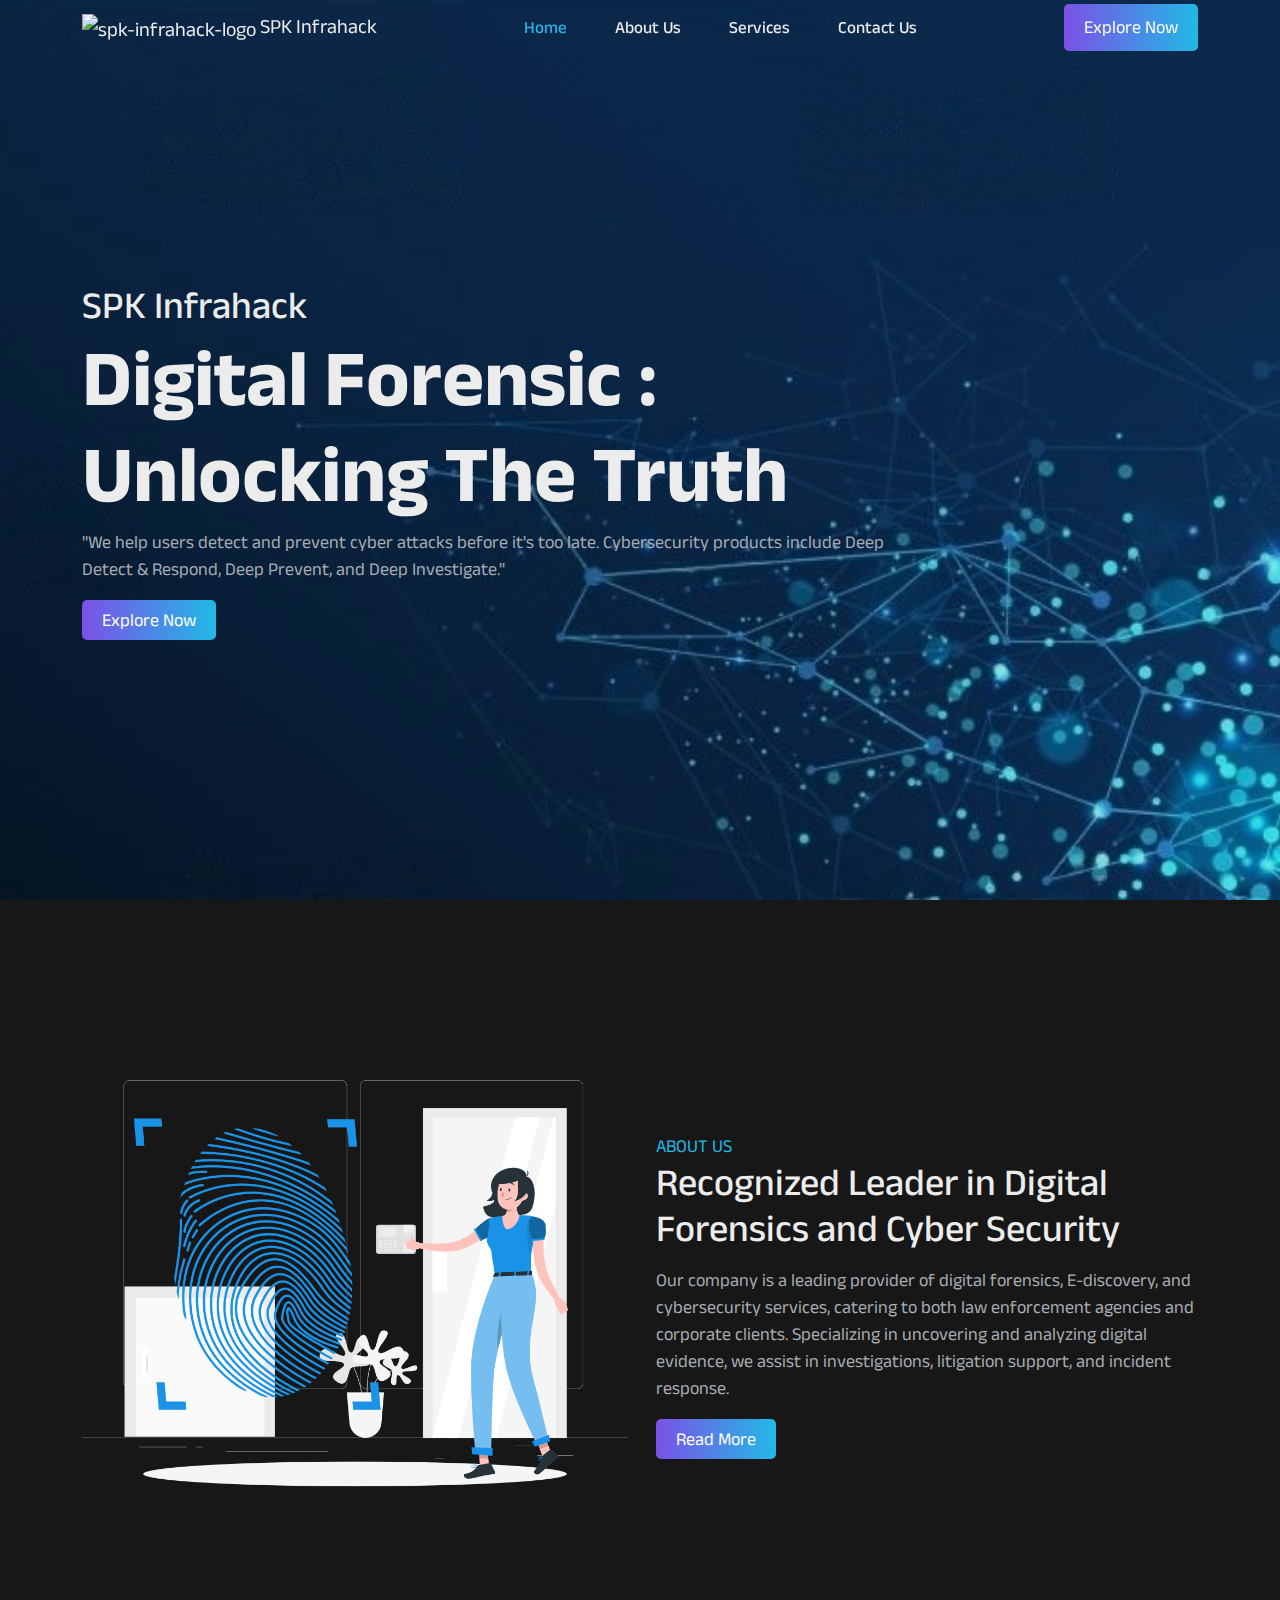
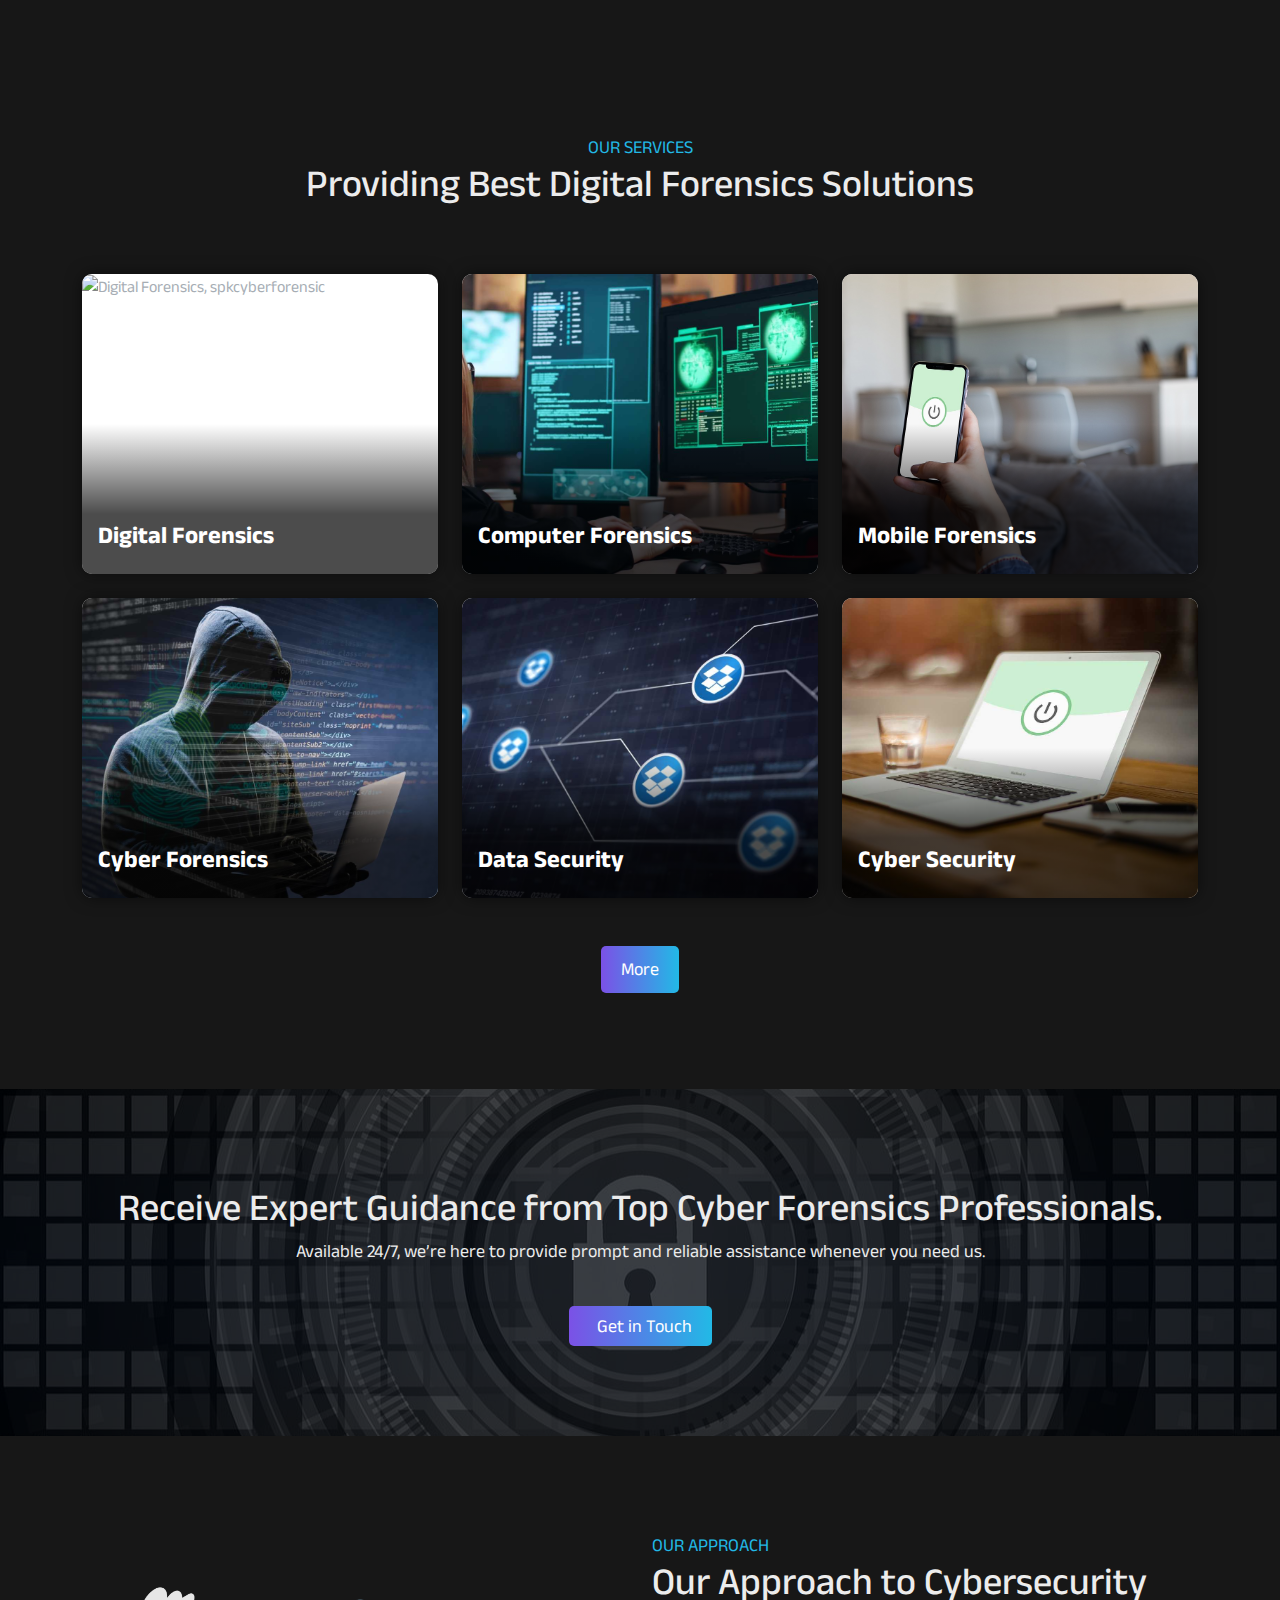
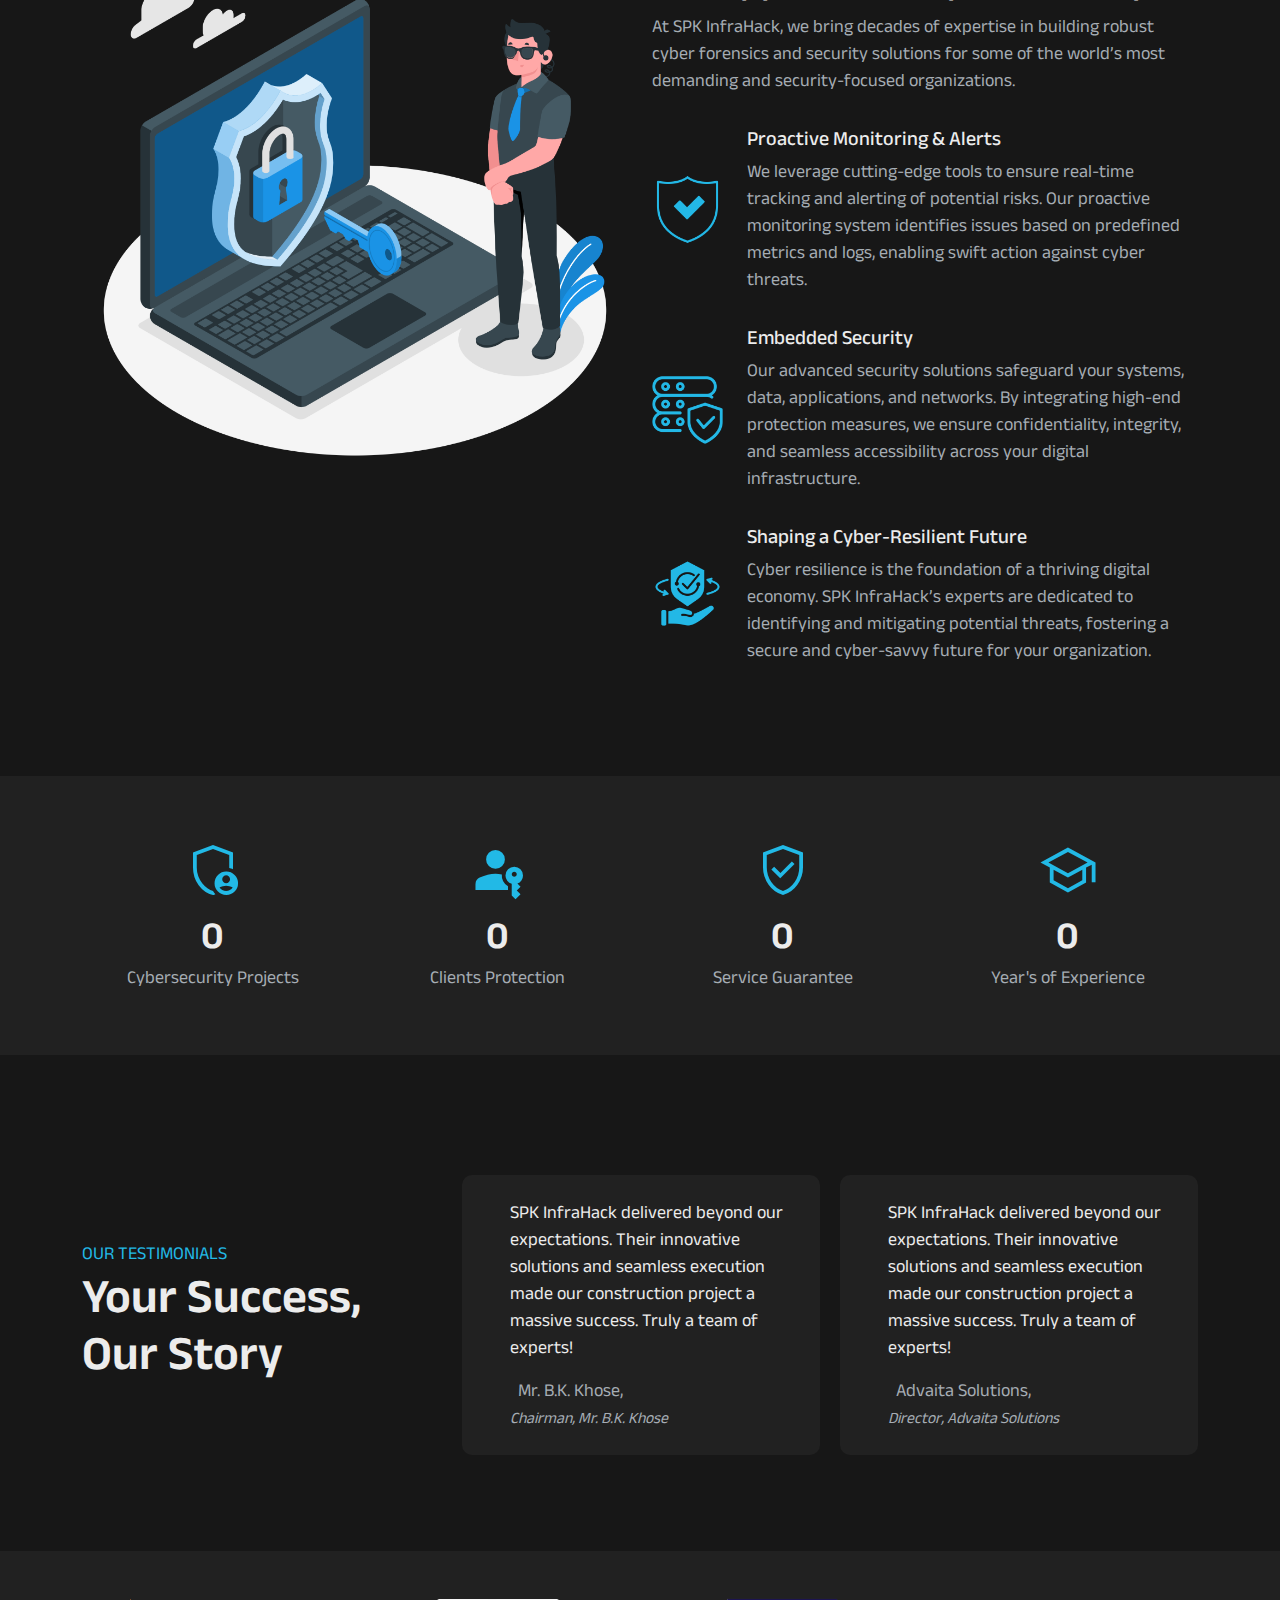
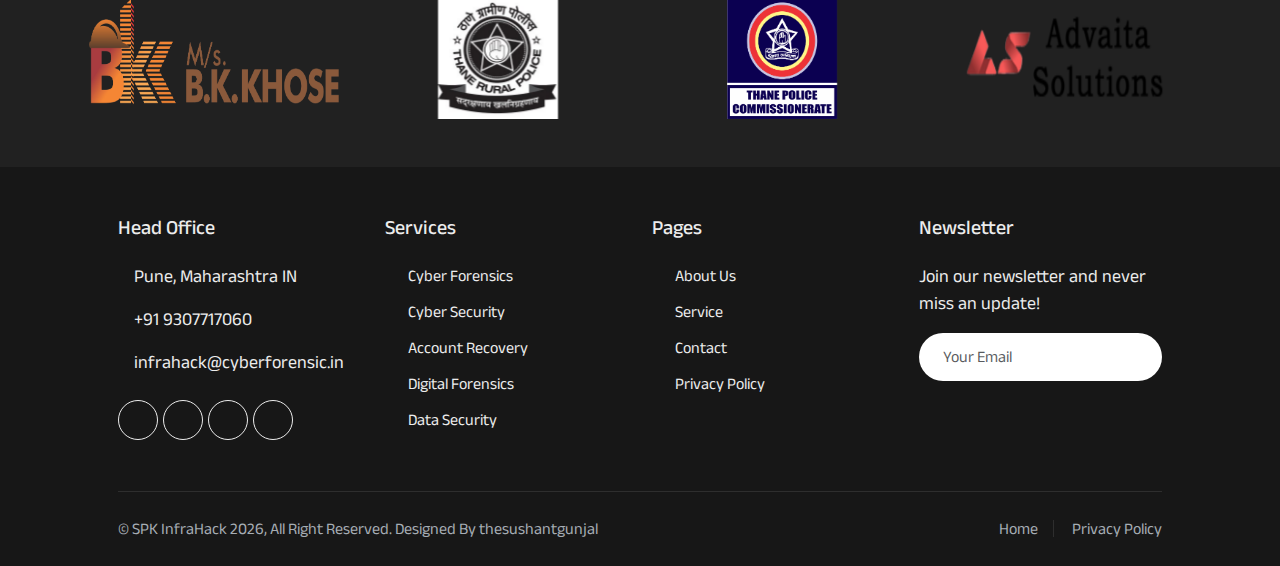
==== index.html @ 6f843455 "update" ====
<!doctype html>
<html lang="en">

<head>
    <meta charset="utf-8">
    <meta name="viewport" content="width=device-width, initial-scale=1">
    <meta name="robots" content="index, follow">
    <meta name="description"
        content="SPK Cyber Forensics offers expert cyber crime investigation, data recovery, cyber security audits, and digital forensics services to safeguard individuals and businesses from cyber threats.">
    <meta name="keywords"
        content="SPK Infrahack, Cyber Forensics, Digital Forensics, Cyber Crime Investigation, Cyber Security Services, Data Recovery, SPK Cyber Forensic, Cyber Threat Protection">
    <link rel="canonical" href="https://spkcyberforensic.in/">
    <link rel="icon" href="https://spkcyberforensic.in/assets/images/spk-logo.png" type="image/x-icon">
    <meta name="author" content="thesushantgunjal">

    <!-- open graph tags -->
    <meta property="og:title" content="SPK Infrahack | Recognized Leader in Digital Forensics and Cyber Security." />
    <meta property="og:description"
        content="SPK Cyber Forensics offers expert cyber crime investigation, data recovery, cyber security audits, and digital forensics services to safeguard individuals and businesses from cyber threats." />
    <meta property="og:image" content="https://spkcyberforensic.in/assets/images/meta/spk-infrahack-facebook.png" />
    <meta property="og:image:width" content="1200" />
    <meta property="og:image:height" content="630" />
    <meta property="og:image:alt" content="SPK Infrahack Logo" />
    <meta property="og:url" content="https://spkcyberforensic.in/" />
    <meta property="og:type" content="website" />

    <!-- Open Graph Tags for LinkedIn -->
    <meta property="og:title" content="SPK Infrahack | Recognized Leader in Cyber Security and Digital Forensics" />
    <meta property="og:type" content="website" />
    <meta property="og:image" content="https://spkcyberforensic.in/assets/images/meta/spk-infrahack-linkedin.png" />
    <meta property="og:image:width" content="1200" />
    <meta property="og:image:height" content="627" />
    <meta property="og:image:alt" content="SPK Infrahack Logo" />
    <meta property="og:description"
        content="SPK Cyber Forensics delivers expert cyber crime investigations, data recovery, digital forensics, and cyber security audits to protect businesses and individuals from cyber threats." />
    <meta property="og:url" content="https://spkcyberforensic.in/" />
    <meta property="article:author" content="SPK Infrahack Team" />
    <meta property="article:published_time" content="2024-06-17T10:00:00Z" />

    <!-- Twitter Card Tags -->
    <meta name="twitter:card" content="summary_large_image">
    <meta name="twitter:title" content="SPK Infrahack | Recognized Leader in Digital Forensics and Cyber Security.">
    <meta name="twitter:description"
        content="SPK Cyber Forensics offers expert cyber crime investigation, data recovery, cyber security audits, and digital forensics services to safeguard individuals and businesses from cyber threats.">
    <meta name="twitter:image" content="https://spkcyberforensic.in/assets/images/meta/spk-infrahack-facebook.png">

    <title>SPK Infrahack | Recognized Leader in Cyber Security and Digital Forensics</title>
    <link rel="stylesheet" href="assets/css/style.css">
    <link rel="stylesheet" href="assets/css/media-query.css">
    <!-- AOS CDN -->
    <link rel="stylesheet" href="https://unpkg.com/aos@next/dist/aos.css" />
    <!-- Google Icons -->
    <link href="https://fonts.googleapis.com/css2?family=Material+Symbols+Outlined" rel="stylesheet" />
    <!-- swiper js cdn -->
    <link rel="stylesheet" href="https://unpkg.com/swiper/swiper-bundle.min.css" />
    <!-- Google Font - Anek Latin -->
    <link rel="preconnect" href="https://fonts.googleapis.com">
    <link rel="preconnect" href="https://fonts.gstatic.com" crossorigin>
    <link href="https://fonts.googleapis.com/css2?family=Anek+Latin:wght@100..800&display=swap" rel="stylesheet">
    <!-- Bootstrap v5.3.3 cdn -->
    <link href="https://cdn.jsdelivr.net/npm/bootstrap@5.3.3/dist/css/bootstrap.min.css" rel="stylesheet"
        integrity="sha384-QWTKZyjpPEjISv5WaRU9OFeRpok6YctnYmDr5pNlyT2bRjXh0JMhjY6hW+ALEwIH" crossorigin="anonymous">
</head>

<body>
    <!-- landing page start -->
    <div class="landing-page">
        <!-- navbar -->
        <nav class="navbar bg-transparent navbar-expand-lg sticky-top py-1">
            <div class="container">
                <a class="navbar-brand overflow-hidden txt-white" href="index.html">
                    <img src="assets/images/spk-logo.png" width="70" height="auto" alt="spk-infrahack-logo">
                    <span> SPK Infrahack</span>
                </a>
                <button class="navbar-toggler rounded-0  shadow-none border-0" type="button" data-bs-toggle="offcanvas"
                    data-bs-target="#offcanvasNavbar" aria-controls="offcanvasNavbar" aria-label="Toggle navigation">
                    <span class="navbar-toggler-icon"></span>
                </button>
                <div class="sidebar w-100 offcanvas offcanvas-start bg-color1" tabindex="-1" id="offcanvasNavbar"
                    aria-labelledby="offcanvasNavbarLabel">
                    <div class="offcanvas-header shadow py-2">
                        <a class="navbar-brand txt-white overflow-hidden" href="index.html">
                            <img src="assets/images/spk-logo.png" class="img-fluid" alt="spk-infrahack-logo">
                            <span class="fs-1">SPK Infrahack</span>
                        </a>
                        <button type="button" class="btn-close bg-white me-2 border-0" data-bs-dismiss="offcanvas"
                            aria-label="Close">
                        </button>
                    </div>
                    <div class="offcanvas-body d-flex flex-column  flex-lg-row   ">
                        <ul class="navbar-nav  justify-content-center align-items-center  flex-grow-1 pe-3">
                            <li class="nav-item mx-3">
                                <a class="nav-link txt-white active" aria-current="page" href="index.html">Home</a>
                            </li>
                            <li class="nav-item mx-3">
                                <a class="nav-link txt-white" href="about.html">About Us</a>
                            </li>
                            <li class="nav-item mx-3">
                                <a class="nav-link txt-white" href="services.html">Services</a>
                            </li>
                            <li class="nav-item mx-3">
                                <a class="nav-link txt-white" href="contact.html">Contact Us</a>
                            </li>
                        </ul>
                        <div class="d-flex btn_hide" id="btn_hide">
                            <a href="services.html" class="bttn" aria-label="Explore to SPK Infrahack">Explore Now</a>
                        </div>
                    </div>
                </div>
            </div>
        </nav>

        <!-- home -->
        <div class="container d-flex align-items-center h-100">
            <div class="row">
                <div class="home">
                    <p class="txt-sub-title">SPK Infrahack</p>
                    <h1 class="txt-title">Digital Forensic : <br> Unlocking The Truth</h1>
                    <p class="w-75 mb-4 home-content">"We help users detect and prevent cyber attacks before it's too
                        late. Cybersecurity products include Deep Detect & Respond, Deep Prevent, and Deep Investigate."
                    </p>
                    <a href="services.html" class="bttn" aria-label="Explore to SPK Infrahack">Explore Now</a>
                </div>
            </div>
        </div>
    </div>

    <!-- about section start -->
    <div class="container about py-5">
        <div class="row py-5">
            <div class="col-md-12 col-sm-12 col-lg-6 py-4">
                <div>
                    <img src="assets/images/illustrations/Fingerprint-rafiki.png" class="img-fluid about-img "
                        alt="About us images for SPK Infrahack">
                </div>
            </div>
            <div class="col-md-12 col-sm-12 col-lg-6 py-4 px-3 d-flex align-items-center">
                <div>
                    <p class="m-0 sub-head">ABOUT US</p>
                    <h4 class="txt-sub-title mb-3">Recognized Leader in Digital Forensics and Cyber Security</h4>
                    <p class="mb-4">Our company is a leading provider of digital forensics, E-discovery, and
                        cybersecurity services, catering to both law enforcement agencies and corporate clients.
                        Specializing in uncovering and analyzing digital evidence, we assist in investigations,
                        litigation support, and incident response.</p>
                    <a href="about.html" class="bttn" aria-label="About SPK Infrahack">Read More</a>
                </div>
            </div>
        </div>
    </div>

    <!-- service section start -->
    <div class="container service py-5">
        <p class="mb-0 sub-head text-center">OUR SERVICES</p>
        <h5 class="txt-sub-title text-center">Providing Best Digital Forensics Solutions</h5>
        <div class="row py-5">
            <div class="col-md-6 col-sm-12 col-lg-4 col-12 mt-4">
                <div class="service-card">
                    <a href="services.html" class="service-card__card-link" aria-label="Learn More Services"></a>
                    <img src="assets/images/services/digital-forensics-service-img.jpg"
                        alt="Digital Forensics, spkcyberforensic" class="service-card__image">
                    <div class="service-card__text-wrapper">
                        <h2 class="service-card__title">Digital Forensics</h2>
                        <div class="service-card__details-wrapper">
                            <p class="service-card__excerpt">We provide digital forensic services involve identifying,
                                preserving, and analyzing&hellip;</p>
                            <a href="services.html" class="service-card__read-more"
                                aria-label="Learn More Services">Learn more <i class="fa-solid fa-caret-right"></i></a>
                        </div>
                    </div>
                </div>
            </div>
            <div class="col-md-6 col-sm-12 col-lg-4 col-12 mt-4">
                <div class="service-card">
                    <a href="services.html" class="service-card__card-link" aria-label="Learn More Services"></a>
                    <img src="assets/images/services/computer-forensics.jpg" alt="computer forensics, spkcyberforensic"
                        class="service-card__image">
                    <div class="service-card__text-wrapper">
                        <h2 class="service-card__title">Computer Forensics</h2>
                        <div class="service-card__details-wrapper">
                            <p class="service-card__excerpt">Computer forensics services involve recovering, analyzing,
                                and preserving&hellip;</p>
                            <a href="services.html" class="service-card__read-more"
                                aria-label="Learn More Services">Learn more <i class="fa-solid fa-caret-right"></i></a>
                        </div>
                    </div>
                </div>
            </div>
            <div class="col-md-6 col-sm-12 col-lg-4 col-12 mt-4">
                <div class="service-card">
                    <a href="services.html" class="service-card__card-link" aria-label="Learn More Services"></a>
                    <img src="assets/images/services/mobile-forensics.jpg" alt="mobile forensics, spkcyberforensic"
                        class="service-card__image">
                    <div class="service-card__text-wrapper">
                        <h2 class="service-card__title">Mobile Forensics</h2>
                        <div class="service-card__details-wrapper">
                            <p class="service-card__excerpt">Mobile forensics services involve extracting, analyzing,
                                and preserving data from&hellip;</p>
                            <a href="services.html" class="service-card__read-more"
                                aria-label="Learn More Services">Learn more <i class="fa-solid fa-caret-right"></i></a>
                        </div>
                    </div>
                </div>
            </div>
            <div class="col-md-6 col-sm-12 col-lg-4 col-12 mt-4">
                <div class="service-card">
                    <a href="services.html" class="service-card__card-link" aria-label="Learn More Services"></a>
                    <img src="assets/images/services/cyber-forensics.jpg" alt="cyber forensic, spkcyberforensic"
                        class="service-card__image">
                    <div class="service-card__text-wrapper">
                        <h2 class="service-card__title">Cyber Forensics</h2>
                        <div class="service-card__details-wrapper">
                            <p class="service-card__excerpt">Lorem ipsum dolor sit amet consectetur adipisicing elit.
                                Fuga, quia.&hellip;</p>
                            <a href="services.html" class="service-card__read-more"
                                aria-label="Learn More Services">Learn more <i class="fa-solid fa-caret-right"></i></a>
                        </div>
                    </div>
                </div>
            </div>
            <div class="col-md-6 col-sm-12 col-lg-4 col-12 mt-4">
                <div class="service-card">
                    <a href="services.html" class="service-card__card-link" aria-label="Learn More Services"></a>
                    <img src="assets/images/services/data-security.jpg" alt="data security, spkcyberforensic"
                        class="service-card__image">
                    <div class="service-card__text-wrapper">
                        <h2 class="service-card__title">Data Security</h2>
                        <div class="service-card__details-wrapper">
                            <p class="service-card__excerpt">Lorem ipsum dolor sit amet consectetur adipisicing elit.
                                Fuga, quia.&hellip;</p>
                            <a href="services.html" class="service-card__read-more"
                                aria-label="Learn More Services">Learn more <i class="fa-solid fa-caret-right"></i></a>
                        </div>
                    </div>
                </div>
            </div>
            <div class="col-md-6 col-sm-12 col-lg-4 col-12 mt-4">
                <div class="service-card">
                    <a href="services.html" class="service-card__card-link" aria-label="Learn More Services"></a>
                    <img src="assets/images/services/cyber-security.jpg" alt="cyber security, spkcyberforensic"
                        class="service-card__image">
                    <div class="service-card__text-wrapper">
                        <h2 class="service-card__title">Cyber Security</h2>
                        <div class="service-card__details-wrapper">
                            <p class="service-card__excerpt">Lorem ipsum dolor sit amet consectetur adipisicing elit.
                                Fuga, quia.&hellip;</p>
                            <a href="services.html" class="service-card__read-more"
                                aria-label="Learn More Services">Learn more <i class="fa-solid fa-caret-right"></i></a>
                        </div>
                    </div>
                </div>
            </div>
            <div class="mt-5 d-flex justify-content-center">
                <a href="services.html" class="bttn text-center" aria-label="More Services">More</a>
            </div>
        </div>

    </div>

    <!-- banner -->
    <div class="banner">
        <div class="container py-5">
            <div class="row text-center py-5">
                <div>
                    <h1 class="txt-sub-title mb-2">Receive Expert Guidance from Top Cyber Forensics Professionals.</h1>
                    <p class="mb-5"> Available 24/7, we’re here to provide prompt and reliable assistance whenever you
                        need us.</p>
                    <a href="https://wa.me/919307717060?text=Hello%20there!" class="bttn"
                        aria-label="Get in touch with WhatsApp" target="_blank" rel="noopener noreferrer">
                        <i class="fa-brands fa-whatsapp me-2"></i> Get in Touch
                    </a>
                </div>
            </div>
        </div>
    </div>

    <!-- approach -->
    <div class="container py-5">
        <div class="row py-5">
            <div class="col-md-12 col-sm-12 col-lg-6 col-12">
                <div>
                    <img src="assets/images/illustrations/Security-amico.png" class="img-fluid w-100 h-auto"
                        alt="SPK infrahack, SPK Approach, Illustration of a security professional standing next to a laptop with a shield and key, symbolizing cybersecurity and data protection services.">
                </div>
            </div>
            <div class="col-md-12 col-sm-12 col-lg-6 col-12">
                <div>
                    <p class="m-0 sub-head">OUR APPROACH</p>
                    <h2 class="txt-sub-title mb-2">Our Approach to Cybersecurity</h2>
                    <p>At SPK InfraHack, we bring decades of expertise in building robust cyber forensics and security
                        solutions for some of the world’s most demanding and security-focused organizations.</p>
                    <div class="row">
                        <div class="col-md-2 col-12 d-flex align-items-center">
                            <img src="assets/images/illustrations/shield.png" class="img-fluid approach-icons" alt="SPK Approch  images">
                        </div>
                        <div class="col-md-10 col-12 d-flex align-items-center">
                            <div class="pt-3">
                                <h5 class="txt-white">Proactive Monitoring & Alerts</h5>
                                <p>We leverage cutting-edge tools to ensure real-time tracking and alerting of potential
                                    risks. Our proactive monitoring system identifies issues based on predefined metrics
                                    and logs, enabling swift action against cyber threats.</p>
                            </div>
                        </div>
                    </div>
                    <div class="row">
                        <div class="col-md-2 col-12 d-flex align-items-center">
                            <img src="assets/images/illustrations/secure.png" class="img-fluid approach-icons" alt="SPK Approch  images">
                        </div>
                        <div class="col-md-10 col-12 d-flex align-items-center">
                            <div class="pt-3">
                                <h5 class="txt-white">Embedded Security</h5>
                                <p>Our advanced security solutions safeguard your systems, data, applications, and
                                    networks. By integrating high-end protection measures, we ensure confidentiality,
                                    integrity, and seamless accessibility across your digital infrastructure.</p>
                            </div>
                        </div>
                    </div>
                    <div class="row">
                        <div class="col-md-2 col-12 d-flex align-items-center">
                            <img src="assets/images/illustrations/consulting.png" class="img-fluid approach-icons" alt="SPK Approch  images">
                        </div>
                        <div class="col-md-10 col-12 d-flex align-items-center">
                            <div class="pt-3">
                                <h5 class="txt-white">Shaping a Cyber-Resilient Future</h5>
                                <p>Cyber resilience is the foundation of a thriving digital economy. SPK InfraHack’s
                                    experts are dedicated to identifying and mitigating potential threats, fostering a
                                    secure and cyber-savvy future for your organization.</p>
                            </div>
                        </div>
                    </div>
                </div>
            </div>
        </div>
    </div>

    <!-- counter -->
    <div class="counter py-5">
        <div class="container counter" id="counter-section">
            <div class="row ">
                <div class="col-md-6 col-sm-12 col-lg-3 col-12 text-center my-3">
                    <div>
                        <span class="material-symbols-outlined">admin_panel_settings</span>
                        <div class="counter-txt-title count" data-target="50">0</div>
                        <p class="mb-0">Cybersecurity Projects</p>
                    </div>
                </div>
                <div class="col-md-6 col-sm-12 col-lg-3 col-12 text-center my-3">
                    <div>
                        <span class="material-symbols-outlined">
                            passkey
                        </span>
                        <div class="counter-txt-title count" data-target="50">0</div>
                        <p class="mb-0">Clients Protection</p>
                    </div>
                </div>
                <div class="col-md-6 col-sm-12 col-lg-3 col-12 text-center my-3">
                    <div>
                        <span class="material-symbols-outlined">verified_user</span>
                        <div class="counter-txt-title count" data-target="100">0</div>
                        <p class="mb-0">Service Guarantee</p>
                    </div>
                </div>
                <div class="col-md-6 col-sm-12 col-lg-3 col-12 text-center my-3">
                    <div>
                        <span class="material-symbols-outlined">school</span>
                        <div class="counter-txt-title count" data-target="01">0</div>
                        <p class="mb-0">Year's of Experience</p>
                    </div>
                </div>
            </div>
        </div>
    </div>

    <!-- testimonials -->
    <div class="testimonials py-5">
        <div class="container my-5">
            <div class="row">
                <div class="col-md-12 col-sm-12 col-lg-4 col-12 mt-4 d-flex align-items-center">
                    <div>
                        <p class="m-0 sub-head">OUR TESTIMONIALS</p>
                        <h1 class="test-txt-title">Your Success, Our Story</h1>
                    </div>
                </div>
                <div class="col-md-12 col-sm-12 col-lg-8 col-12 mt-4">
                    <div class="row g-0">
                        <div class="swiper-container test-slider overflow-hidden">
                            <div class="swiper-wrapper test ">
                                <div class="swiper-slide">
                                    <div class="test-card ps-5 pe-3 pt-4 pb-2">
                                        <i class="fa-solid fa-quote-left mb-3"></i>
                                        <p class="txt-white">SPK InfraHack delivered beyond our expectations. Their
                                            innovative solutions and seamless execution made our construction project a
                                            massive success. Truly a team of experts!</p>
                                        <p><i class="fa-solid fa-minus me-2"></i><span>Mr. B.K. Khose,<br><small
                                                    class="fst-italic">Chairman, Mr. B.K. Khose</small></span></p>
                                    </div>
                                </div>
                                <div class="swiper-slide">
                                    <div class="test-card ps-5 pe-3 pt-4 pb-2">
                                        <i class="fa-solid fa-quote-left mb-3"></i>
                                        <p class="txt-white">SPK InfraHack delivered beyond our expectations. Their
                                            innovative solutions and seamless execution made our construction project a
                                            massive success. Truly a team of experts!</p>
                                        <p><i class="fa-solid fa-minus me-2"></i><span>Advaita Solutions,<br><small
                                                    class="fst-italic">Director, Advaita Solutions</small></span></p>
                                    </div>
                                </div>
                                <div class="swiper-slide">
                                    <div class="test-card ps-5 pe-3 pt-4 pb-2">
                                        <i class="fa-solid fa-quote-left mb-3"></i>
                                        <p class="txt-white">SPK InfraHack delivered beyond our expectations. Their
                                            innovative solutions and seamless execution made our construction project a
                                            massive success. Truly a team of experts!</p>
                                        <p><i class="fa-solid fa-minus me-2"></i><span>Ankit Sharma,<br><small
                                                    class="fst-italic">Director, Skyline Enterprises</small></span></p>
                                    </div>
                                </div>
                            </div>
                        </div>
                    </div>
                </div>
            </div>
        </div>
    </div>

    <!-- clients -->
    <div class="clients">
        <div class="container">
            <div class="row">
                <div class="swiper-container brand-slider py-5 overflow-hidden">
                    <div class="swiper-wrapper text-center">
                        <div class="swiper-slide d-flex justify-content-center">
                            <img class="img-fluid" src="assets/images/clients/client-logo (2).png" width="250"
                                height="auto" alt="">
                        </div>
                        <div class="swiper-slide d-flex justify-content-center">
                            <img class="img-fluid" src="assets/images/clients/client-logo (1).jpg" width="120"
                                height="auto" alt="">
                        </div>
                        <div class="swiper-slide d-flex justify-content-center">
                            <img class="img-fluid" src="assets/images/clients/client-logo (1).png" width="110"
                                height="auto" alt="">
                        </div>
                        <div class="swiper-slide d-flex justify-content-center">
                            <img class="img-fluid" src="assets/images/clients/client-logo (3).png" width="200"
                                height="auto" alt="">
                        </div>
                        <div class="swiper-slide d-flex justify-content-center">
                            <img class="img-fluid" src="assets/images/clients/client-logo (4).png" width="80"
                                height="auto" alt="">
                        </div>
                        <div class="swiper-slide d-flex justify-content-center">
                            <img class="img-fluid" src="assets/images/clients/client-logo (2).jpg" width="130"
                                height="auto" alt="">
                        </div>
                        <div class="swiper-slide d-flex justify-content-center">
                            <img class="img-fluid" src="assets/images/clients/client-logo (5).png" width="120"
                                height="auto" alt="">
                        </div>

                    </div>
                </div>
            </div>
        </div>
    </div>

    <!-- Footer Start -->
    <div class="container-fluid footer">
        <div class="container py-5 px-lg-5">
            <div class="row g-4">
                <div class="col-md-6 col-lg-3 social">
                    <p class="section-title txt-white h5 mb-4">Head Office<span></span></p>
                    <p><i class="fa-solid fa-location-dot me-3"></i>
                        Pune, Maharashtra IN</p>
                    <p><i class="fa-solid fa-phone me-3"></i><a class="text-decoration-none txt-white"
                            href="tel:+919307717060">+91
                            9307717060</a></p>
                    <p><i class="fa-solid fa-envelope me-3"></i><a class="text-decoration-none txt-white"
                            href="mailto:infrahack@cyberforensic.in">infrahack@cyberforensic.in</a></p>
                    <div class="d-flex pt-2">
                        <a class="btn btn-outline-light btn-social" href="#" target="_blank"
                            aria-label="social media profile"><i class="fab fa-twitter"></i></a>
                        <a class="btn btn-outline-light btn-social" href="#" target="_blank"
                            aria-label="social media profile"><i class="fab fa-facebook-f"></i></a>
                        <a class="btn btn-outline-light btn-social"
                            href="https://www.instagram.com/spk_cyber_forensics/" target="_blank"
                            aria-label="social media profile"><i class="fab fa-instagram"></i></a>
                        <a class="btn btn-outline-light btn-social"
                            href="https://www.linkedin.com/company/spk-infrahack-cyber-forensics-investigation-data-security-services-pvt-ltd/"
                            target="_blank" aria-label="social media profile"><i class="fab fa-linkedin-in"></i></a>
                    </div>
                </div>
                <div class="col-md-6 col-lg-3">
                    <p class="section-title txt-white h5 mb-4">Services<span></span></p>
                    <a class="btn btn-link text-decoration-none" aria-label="service page" href="services.html">Cyber
                        Forensics</a>
                    <a class="btn btn-link text-decoration-none" aria-label="service page" href="services.html">Cyber
                        Security</a>
                    <a class="btn btn-link text-decoration-none" aria-label="service page" href="services.html">Account
                        Recovery</a>
                    <a class="btn btn-link text-decoration-none" aria-label="service page" href="services.html">Digital
                        Forensics</a>
                    <a class="btn btn-link text-decoration-none" aria-label="service page" href="services.html">Data
                        Security</a>
                </div>
                <div class="col-md-6 col-lg-3">
                    <p class="section-title txt-white h5 mb-4">Pages<span></span></p>
                    <a class="btn btn-link text-decoration-none" aria-label="website pages" href="about.html">About
                        Us</a>
                    <a class="btn btn-link text-decoration-none" aria-label="website pages"
                        href="services.html">Service</a>
                    <a class="btn btn-link text-decoration-none" aria-label="website pages"
                        href="contact.html">Contact</a>
                    <a class="btn btn-link text-decoration-none" aria-label="website pages"
                        href="privacy_policy.html">Privacy Policy</a>
                </div>
                <div class="col-md-6 col-lg-3 newsletter">
                    <p class="section-title txt-white h5 mb-4">Newsletter<span></span></p>
                    <p>Join our newsletter and never miss an update!</p>
                    <div class="position-relative w-100 mt-3">
                        <input class="form-control shadow-none border-0 rounded-pill w-100 ps-4 pe-5" type="email"
                            placeholder="Your Email" style="height: 48px;">
                        <button type="button" class="btn border-0 position-absolute top-0 end-0 mt-1 me-2"><i
                                class="fa fa-paper-plane fs-4"></i></button>
                    </div>
                </div>
            </div>
        </div>
        <div class="container px-lg-5">
            <div class="copyright">
                <div class="row">
                    <div class="col-md-7 text-center text-md-start mb-3 mb-md-0">
                        &copy; <a class="text-decoration-none" href="index.html">SPK InfraHack</a>
                        <span id="year"></span>, All Right Reserved.
                        Designed By <a class="text-decoration-none" target="_blank"
                            href="https://thesushantgunjal.netlify.app/"
                            aria-label="redirect to developers website">thesushantgunjal</a>
                    </div>
                    <div class="col-md-5 text-center text-md-end">
                        <div class="footer-menu">
                            <a href="index.html" aria-label="home page">Home</a>
                            <a href="privacy_policy.html" aria-label="Privacy Policy">Privacy Policy</a>
                        </div>
                    </div>
                </div>
            </div>
        </div>
    </div>



    <!-- Bootstrap v5.3.3 cdn -->
    <script src="https://cdn.jsdelivr.net/npm/@popperjs/core@2.11.8/dist/umd/popper.min.js"
        integrity="sha384-I7E8VVD/ismYTF4hNIPjVp/Zjvgyol6VFvRkX/vR+Vc4jQkC+hVqc2pM8ODewa9r"
        crossorigin="anonymous"></script>
    <script src="https://cdn.jsdelivr.net/npm/bootstrap@5.3.3/dist/js/bootstrap.min.js"
        integrity="sha384-0pUGZvbkm6XF6gxjEnlmuGrJXVbNuzT9qBBavbLwCsOGabYfZo0T0to5eqruptLy"
        crossorigin="anonymous"></script>
    <!-- Font Awesome CDN -->
    <script src="https://kit.fontawesome.com/e6b0e2e79d.js" crossorigin="anonymous"></script>
    <!-- swiper js cdn -->
    <script src="https://unpkg.com/swiper/swiper-bundle.min.js"></script>
    <!-- AOS Script -->
    <script src="https://unpkg.com/aos@next/dist/aos.js"></script>
    <script src="assets/js/counter.js"></script>
    <script src="assets/js/swiper.js"></script>
    <script>
        AOS.init();
    </script>
    <script>
        document.getElementById('year').textContent = new Date().getFullYear();
    </script>
</body>

</html>
---- assets/css/style.css ----
:root {
  --aero: #22B9E6ff;
  --black: #000000ff;
  --azul: #006EBAff;
  --oxford-blue: #0D1F44ff;
  --majorelle-blue: #7B51E6ff;
  --bg-color1: #212121;
  --bg-color2: #171717;
  --bg-color3: #2f2f2f;
  --text1: #a6adb4;
  --text2: #ececec;
}

* {
  font-family: "Anek Latin", sans-serif;
  font-optical-sizing: auto;
  font-style: normal;
  font-variation-settings: "wdth" 100;
  margin: 0px;
  padding: 0px;
  box-sizing: border-box;
}

body {
  background-color: var(--bg-color2) !important;
  color: var(--text1) !important;
}
.bg-color1 {
  background-color: var(--bg-color1) !important;
}
.bg-color2 {
  background-color: var(--bg-color2) !important;
}
.bg-color3 {
  background-color: var(--bg-color3) !important;
}

p {
  font-size: 18px;
}

.txt-spk {
  color: var(--aero);
}

.txt-light {
  color: var(--text1) !important;
}

.txt-white {
  color: var(--text2) !important;
}

.txt-title {
  color: var(--text2) !important;
  font-size: 80px;
  font-weight: 700;
}

.txt-sub-title {
  color: var(--text2) !important;
  font-size: 38px;
  font-weight: 500;
  margin-bottom: -5px;

}

.sub-head {
  /* background: linear-gradient(45deg, var(--majorelle-blue), var(--aero)); */
  color: var(--aero);
  /* -webkit-background-clip: text; */
  /* -webkit-text-fill-color: transparent; */
  /* display: inline-block; */
  /* color: var(--aero); */
}


.head {
  position: relative;
  background: url("../images/head1.jpeg");
  background-size: cover;
  background-position: center center;
  background-repeat: no-repeat;
  height: 350px;
  justify-content: center;
  overflow: hidden;
  align-items: center;
  z-index: 1;
}

.head::before {
  content: "";
  position: absolute;
  top: 0;
  left: 0;
  width: 100%;
  height: 100%;
  background-color: rgba(0, 0, 0, 0.0);
  z-index: -1;
}


/* landing page */
.landing-page .navbar {
  color: #fff !important;
  color: var(--text1) !important;
}
.landing-page .navbar .sidebar img {
  width: 100px !important;
  height: auto !important;
}
.landing-page .navbar .sidebar .navbar-brand {
color: var(--text2);
}
.landing-page .navbar .sidebar .btn-close {
  /* color: var(--aero) !important; */
}
.landing-page .navbar .sidebar .nav-item a {
  font-size: 24px;
}

.landing-page {
  position: relative;
  height: 100vh !important;
  width: 100%;
  overflow: hidden;
}

.landing-page::before {
  content: '';
  position: absolute;
  top: 0;
  left: 0;
  height: 100vh !important;
  width: 100%;
  background-image: url(../images/head1.jpeg);
  background-size: cover;
  background-position: center;
  opacity: 0.9;
  z-index: -1;
}

.home {
  /* margin-top: -1000px; */
  margin-bottom: 100px;
}

.bttn {
  padding: 10px 20px;
  font-size: 18px;
  color: #fff;
  background: linear-gradient(90deg, var(--majorelle-blue), var(--aero));
  border: none;
  border-radius: 5px;
  text-decoration: none;
  cursor: pointer;
}

/*  */
.enquiry_form {
  background: var(--bg-color1);
  border-radius: 20px;
}

.enquiry_form input::placeholder,
.enquiry_form textarea::placeholder {
  color: var(--text1) !important;
  /* opacity: 1; */
}

.enquiry_form input:focus::placeholder {
  color: var(--text1) !important;
}

.enquiry_form input,
.enquiry_form textarea {
  color: var(--text2) !important;
}

.enquiry_form .form-control {
  border: none !important;
  border-bottom: 2px solid var(--text1) !important;
  border-radius: 0 !important;
  box-shadow: none !important;
  transition: border-color 0.3s ease !important;
}

.enquiry_form .form-control:focus {
  border-color: var(--aero) !important;
  box-shadow: none !important;
  outline: none !important;
}

.enquiry_form select {
  border-radius: none !important;
}

/* -------------about section ------------------ */
.about .about-img {
  border-radius: 20px 90px 20px 90px;
}

.material-symbols-outlined {
  color: var(--aero);
}

/* ----------service section-----------------*/
/* ----------service section-----------------*/
/* ----------service section-----------------*/
.service-card {
  position: relative;
  margin-top: 0px;
  height: 300px;
  width: 100%;
  overflow: hidden;
  border-radius: 10px 10px 10px 10px;
  flex: 1;
  min-width: 290px;
  box-shadow: 0 0 1rem rgba(0, 0, 0, 0.5);
  transition: transform 0.3s ease, box-shadow 0.3s ease;
  background: #fff;
}

.service-card::before {
  content: '';
  position: absolute;
  top: 0;
  left: 0;
  width: 100%;
  height: 100%;
  background: linear-gradient(to bottom, rgba(0, 0, 0, 0) 50%, rgba(0, 0, 0, 0.7) 80%);
  z-index: 0;
  pointer-events: none;
}

.service-card__card-link {
  position: absolute;
  top: 0;
  left: 0;
  width: 100%;
  height: 100%;
  z-index: 1;
}

.service-card__image {
  width: 100%;
  height: 100%;
  object-fit: cover;
  transition: transform 0.5s ease;
  z-index: -1;
}

.service-card__text-wrapper {
  position: absolute;
  bottom: 0;
  padding: 1rem;
  color: white;
  /* background: rgba(0, 0, 0, 0.4); */
  transition: background 0.5s ease;
  z-index: 2;
}

.service-card__title {
  margin-bottom: 0.5rem;
  transition: color 0.3s ease;
  font-size: 1.5rem;
  font-weight: bold;
}

.service-card__details-wrapper {
  max-height: 0;
  opacity: 0;
  overflow: hidden;
  transition: max-height 0.5s ease, opacity 0.5s ease;
}

.service-card:hover {
  cursor: pointer;
}

.service-card:hover .service-card__details-wrapper {
  max-height: 6rem;
  /* Adjust based on your content */
  opacity: 1;
}

.service-card:hover .service-card__text-wrapper {
  background: rgba(0, 0, 0, 0.7);
  padding-top: 165px;
}

.service-card:hover .service-card__title {
  background: linear-gradient(45deg, var(--majorelle-blue), var(--aero));
  -webkit-background-clip: text;
  -webkit-text-fill-color: transparent;
}

.service-card:hover .service-card__image {
  transform: scale(1.2);
}

.service-card__excerpt {
  font-weight: 300;
  margin-bottom: 0.5rem;
}

.service-card__read-more {
  color: #fff;
  text-decoration: none;
  font-weight: bold;
  display: inline-flex;
  align-items: center;
  transition: color 0.3s ease;
}

.service-card__read-more i {
  margin-left: 0.2rem;
  transition: margin-left 0.3s ease, color 0.3s ease;
}

.service-card:hover .service-card__read-more {
  background: linear-gradient(45deg, var(--majorelle-blue), var(--aero));
  -webkit-background-clip: text;
  -webkit-text-fill-color: transparent;
}

.service-card:hover .service-card__read-more i {
  margin-left: 0.5rem;
}

/* banner */
.banner {
  position: relative;
  background: url("../images/banner.jpg");
  background-size: cover;
  background-position: center center;
  background-repeat: no-repeat;
  color: var(--text2);
  justify-content: center;
  overflow: hidden;
  align-items: center;
  z-index: 1;
}

.banner::before {
  content: "";
  position: absolute;
  top: 0;
  left: 0;
  width: 100%;
  height: 100%;
  background-color: rgba(0, 0, 0, 0.7);
  z-index: -1;
}

/* counter */
.counter {
  background: var(--bg-color1);
}

.counter .counter-txt-title {
  color: var(--text2);
  font-size: 38px;
  font-weight: 600;
}

.counter span {
  font-size: 60px;
  color: var(--aero);
}

/* testimonials */
.testimonials .test-txt-title {
  color: var(--text2);
  font-size: 48px;
  font-weight: 600;
}

.testimonials .test-card {
  background: var(--bg-color1);
  border-radius: 10px 10px 10px 10px;
}

.testimonials .test-card .fa-quote-left {
  font-size: 80px;
  color: var(--aero);
}

/* clients */
.clients {
  background: var(--bg-color1);
}

.clients .swiper-slide img {
  height: auto;
}

/*** Footer ***/



.footer .btn.btn-social {
  margin-right: 5px;
  width: 40px;
  height: 40px;
  display: flex;
  align-items: center;
  justify-content: center;
  color: var(--text2);
  border: 1px solid var(--text2);
  border-radius: 40px;
  transition: .3s;
}

.footer .btn.btn-social:hover {
  color: var(--bg-color1);
  /* border-color:var(--aero) !important; */
}

.footer .btn.btn-link {
  display: block;
  margin-bottom: 10px;
  padding: 0;
  text-align: left;
  color: var(--text2);
  font-weight: normal;
  transition: .3s;
}

.footer .btn.btn-link::before {
  position: relative;
  content: "\f105";
  font-family: "Font Awesome 5 Free";
  font-weight: 900;
  margin-right: 10px;
}

.footer .btn.btn-link:hover {
  letter-spacing: 1px;
  box-shadow: none;
  color: var(--aero);
}

.footer .copyright {
  padding: 25px 0;
  border-top: 1px solid rgba(256, 256, 256, .1);
}

.footer .copyright div {
  color: var(--text1);
}

.footer .footer-menu a {
  margin-right: 15px;
  text-decoration: none;
  padding-right: 15px;
  border-right: 1px solid rgba(255, 255, 255, .1);
}

.footer .footer-menu a:last-child {
  margin-right: 0;
  padding-right: 0;
  border-right: none;
}

.footer .copyright a:hover,
.footer .footer-menu a:hover {
  color: var(--aero) !important;
}

.footer .social p,
.footer .newsletter p {
  color: var(--text2);
}

.footer .newsletter .fa-paper-plane {
  color: var(--aero);
}

.footer .newsletter button:hover .fa-paper-plane {
  color: var(--azul);
}

.footer .copyright a {
  color: var(--text1);
}

/* navbar */
.navbar {
  box-sizing: border-box;
}

.navbar .active {
  color: var(--aero) !important;
}

.sidebar .btn-close {
  outline: none !important;
  box-shadow: none !important;
}

.offcanvas-header {
  border-bottom: 3px solidvar(--aero);
  box-sizing: border-box;
}

.nav-item .nav-link {
  font-size: 17px !important;
  font-weight: 500;
}

.nav-item .nav-link:hover {
  color: var(--aero) !important;
  transition: color 0.5s ease;
}

@media(max-width:667px) {
  .navbar-brand img {
    width: 100px !important;
    height: auto !important;
  }

  .nav-item .nav-link {
    font-size: 30px !important;
    line-height: 60px !important;

  }
}

/* breadcrumb */
.breadcrumb-nav {
  --bs-breadcrumb-divider: '>';
}

.breadcrumb .breadcrumb-item::before {
  color: white !important;
}

.breadcrumb .breadcrumb-item,
.breadcrumb .breadcrumb-item a {
  color: white;
}

.breadcrumb .breadcrumb-item.active {
  color: white;
}

/*  */
---- assets/css/media-query.css ----
/* Extra small devices (phones, less than 576px) */
@media (max-width: 575.98px) { 
    .landing-page .home .txt-sub-title {
        font-weight: normal;
        font-size: 22px;
    }
    .landing-page .home .txt-title {
        font-size: 45px;
    }
    .landing-page .home .home-content {
        width: 100% !important;
    }
    .head .custom-toggler {
        color: white; 
        background-color: transparent; 
        border: none; 
    }
    
    .landing-page .custom-toggler:focus {
        outline: none; 
        box-shadow: none; 
    }
    
    .navbar .navbar-toggler-icon {
        background-image: url("data:image/svg+xml;charset=utf8,%3Csvg xmlns='http://www.w3.org/2000/svg' viewBox='0 0 30 30'%3E%3Cpath stroke='white' stroke-width='2' d='M4 7h22M4 15h22M4 23h22'/%3E%3C/svg%3E");
    }
    
    .landing-page .custom-collapse {
        background-color: #0075eb; 
        color: var(--bg-color1);
        position: absolute;
        padding: 10px 0px;
        top: 85px;
        left: 0;
        width: 100%;
        z-index: 1030; 
        transition: all 0.3s ease-in-out;
    }
    
    .landing-page .navbar-collapse.show {
        display: block !important; 
    }
    #btn_hide {
        display: none !important;
    }
    .approach-icons {
        height: auto !important;
        width: 100px;
    }
 }

/* Small devices (tablets, 576px and up) */
@media (min-width: 576px) and (max-width: 767.98px) { 
    
 }

/* Medium devices (desktops, 768px and up) */
@media (min-width: 768px) and (max-width: 991.98px) { 

 }

/* Large devices (larger desktops, 992px and up) */
@media (min-width: 992px) and (max-width: 1199.98px) { 

 }

/* Extra large devices (1200px and up) */
@media (min-width: 1200px) { 

 }
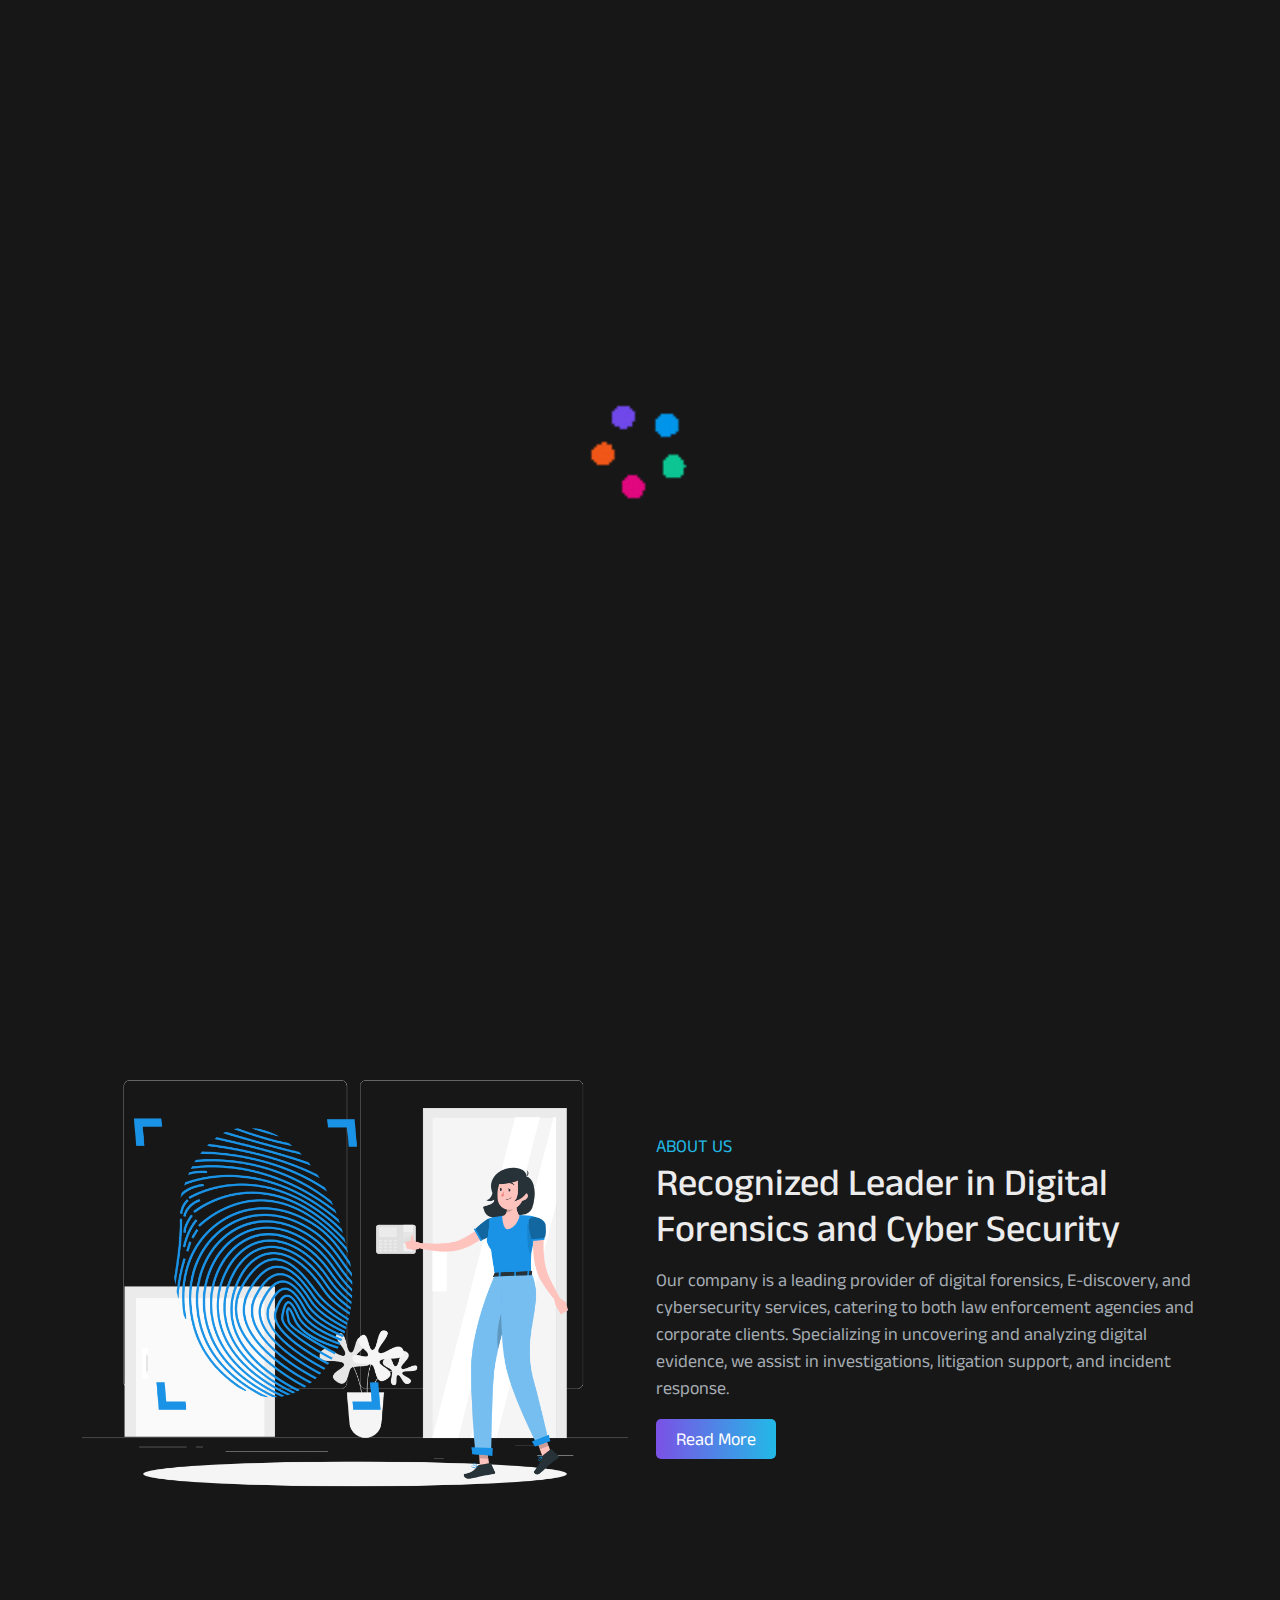
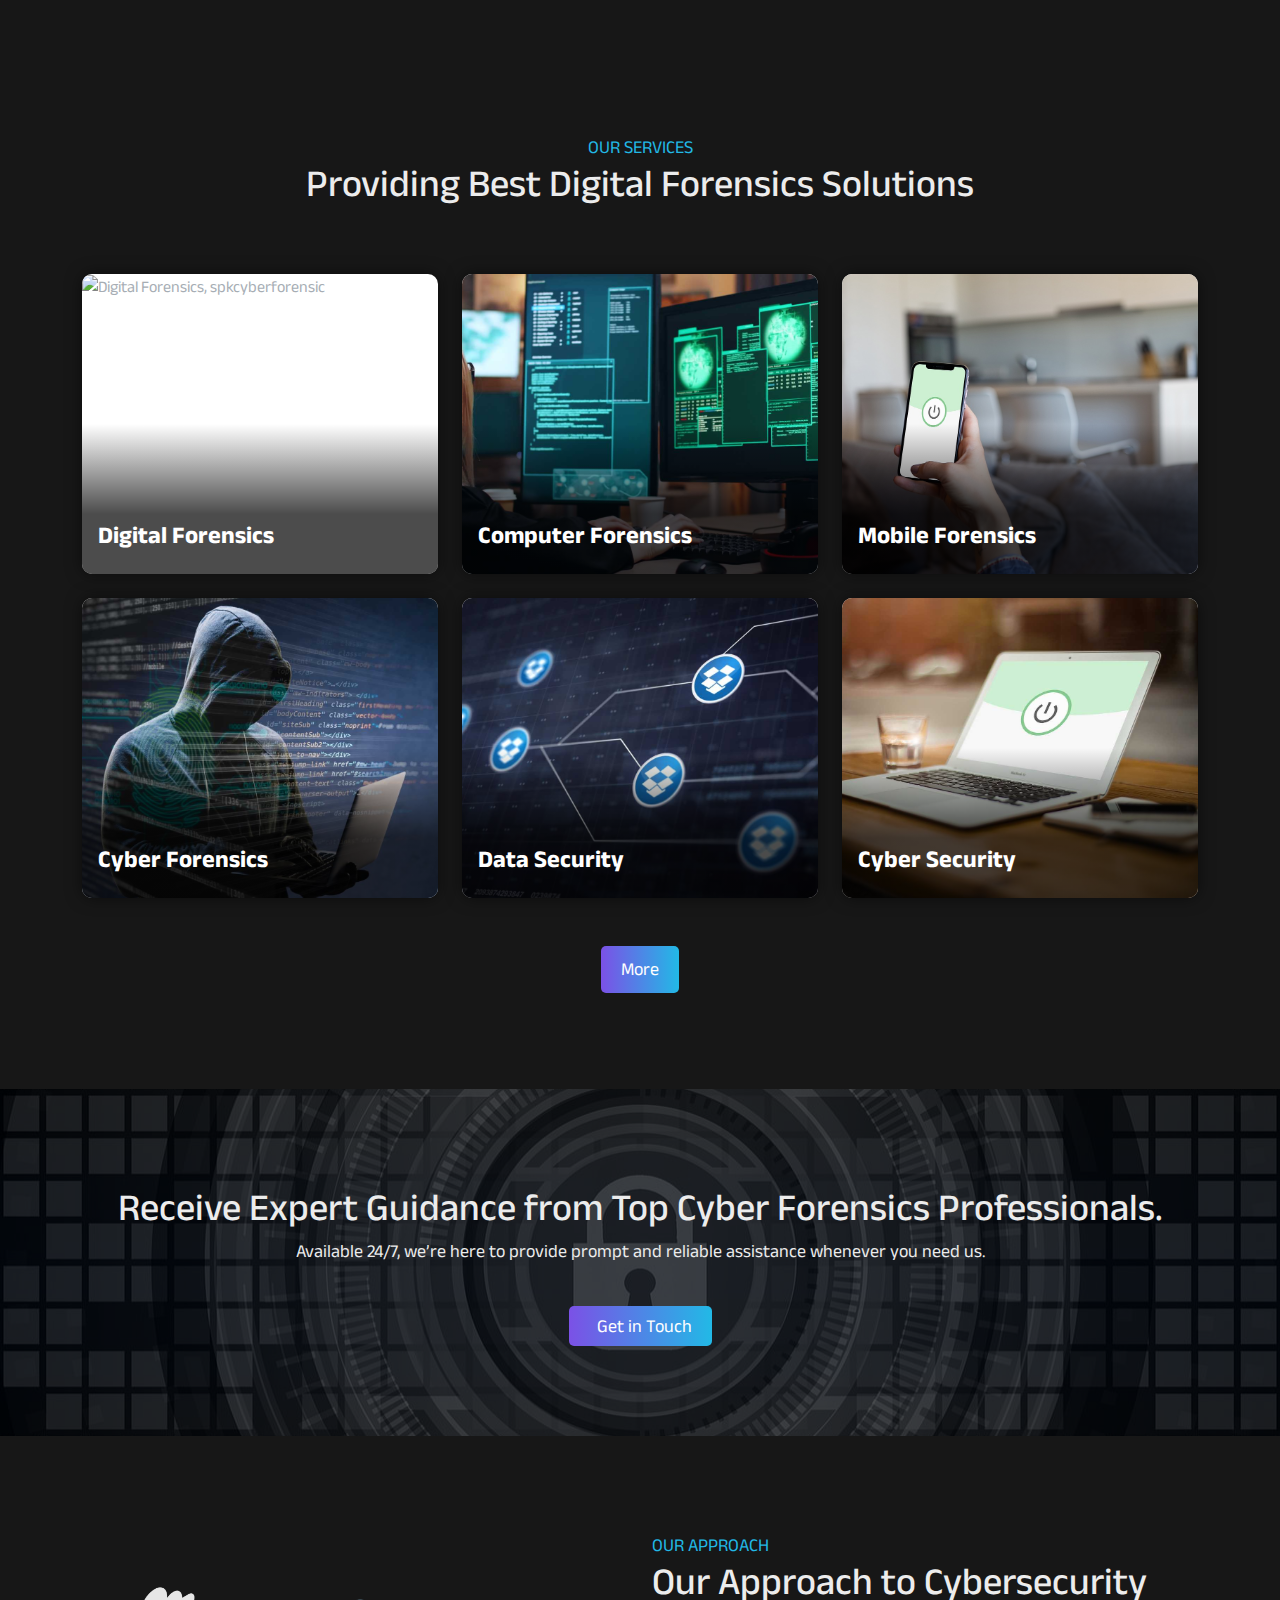
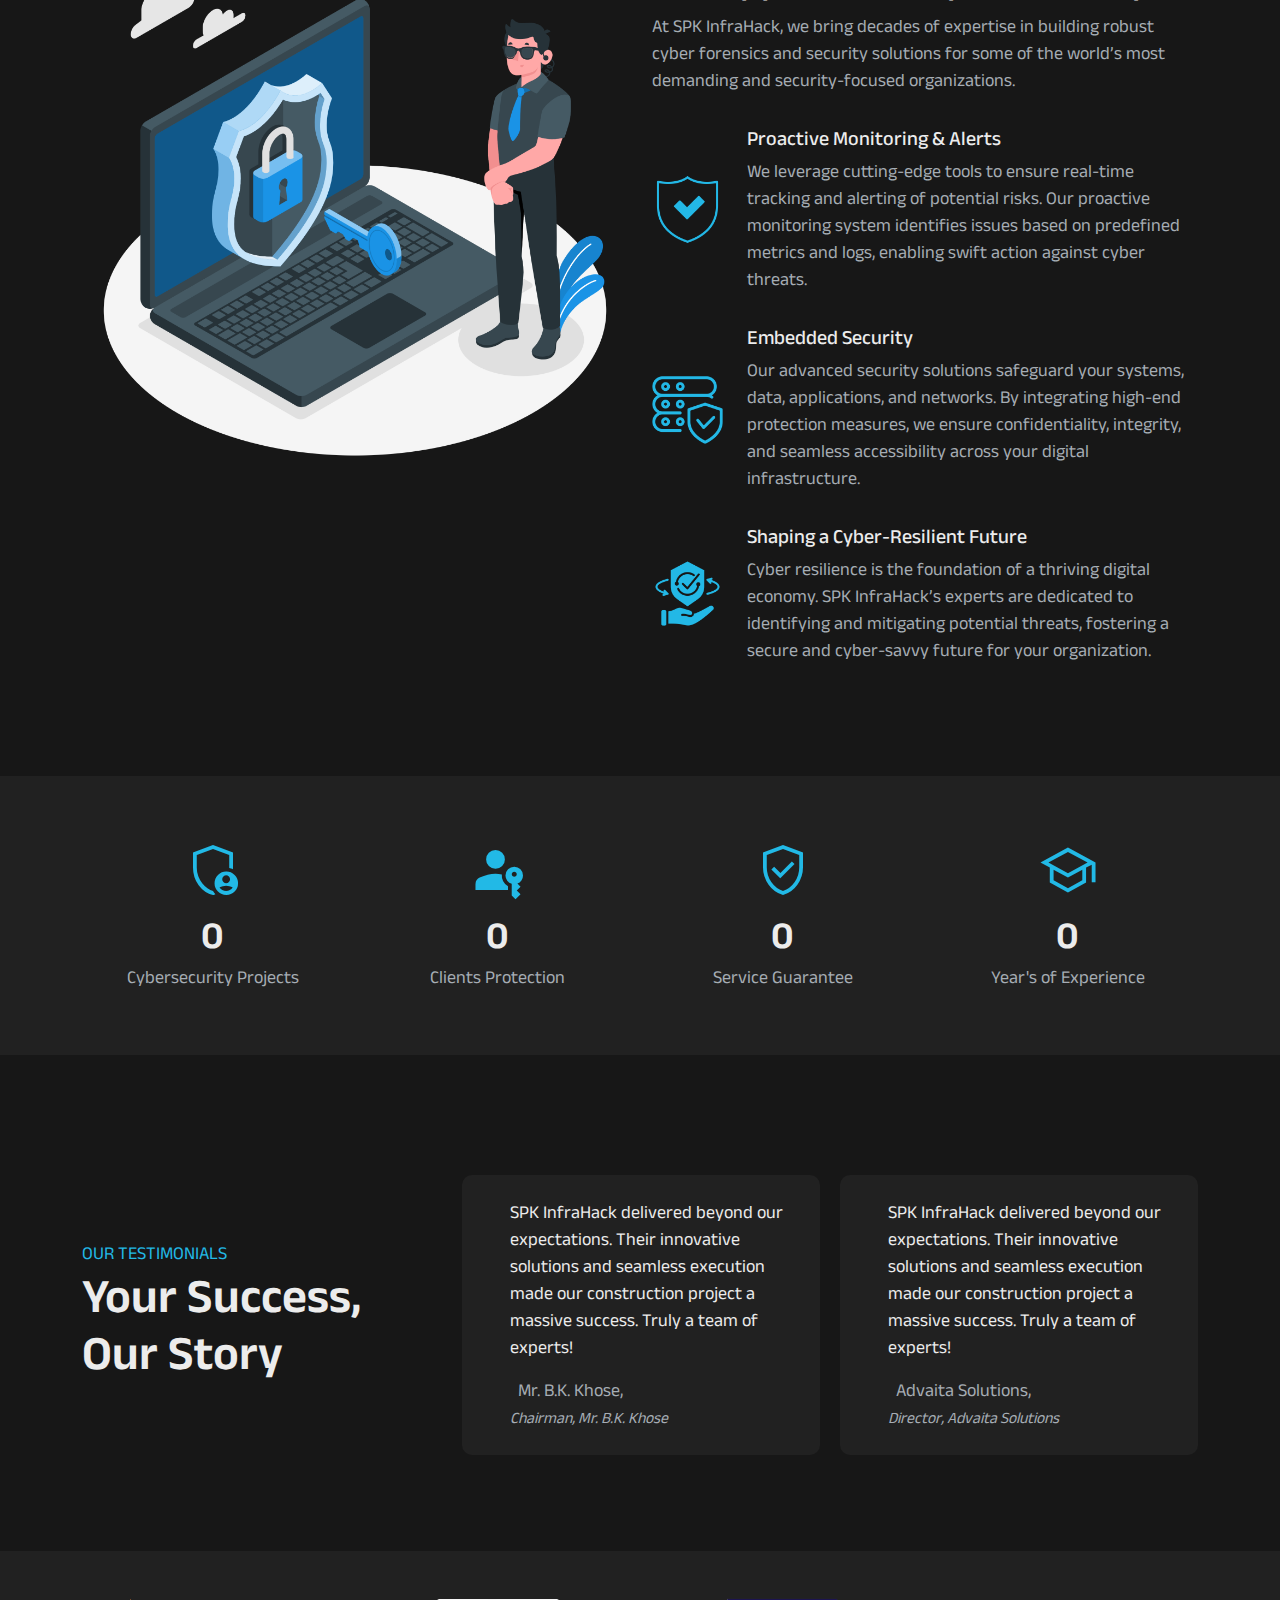
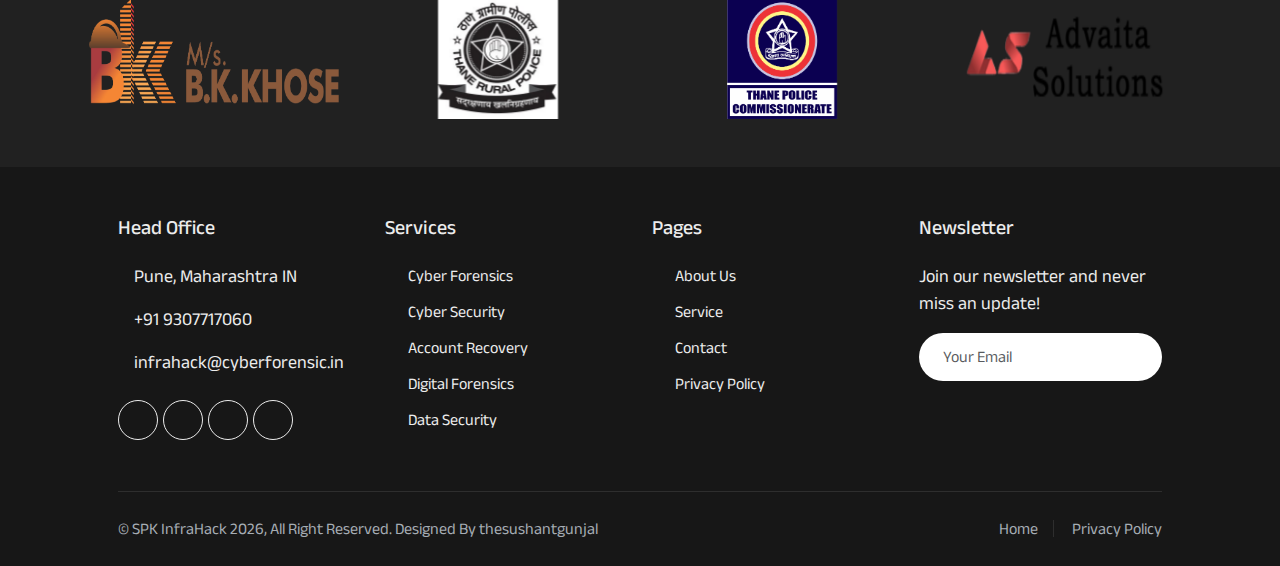
==== commit 54f57644: "update" ====
--- a/index.html
+++ b/index.html
@@ -63,6 +63,9 @@
 </head>
 
 <body>
+    <!-- preloader -->
+    <div id="preloader"></div>
+
     <!-- landing page start -->
     <div class="landing-page">
         <!-- navbar -->
@@ -290,7 +293,8 @@
                         solutions for some of the world’s most demanding and security-focused organizations.</p>
                     <div class="row">
                         <div class="col-md-2 col-12 d-flex align-items-center">
-                            <img src="assets/images/illustrations/shield.png" class="img-fluid approach-icons" alt="SPK Approch  images">
+                            <img src="assets/images/illustrations/shield.png" class="img-fluid approach-icons"
+                                alt="SPK Approch  images">
                         </div>
                         <div class="col-md-10 col-12 d-flex align-items-center">
                             <div class="pt-3">
@@ -303,7 +307,8 @@
                     </div>
                     <div class="row">
                         <div class="col-md-2 col-12 d-flex align-items-center">
-                            <img src="assets/images/illustrations/secure.png" class="img-fluid approach-icons" alt="SPK Approch  images">
+                            <img src="assets/images/illustrations/secure.png" class="img-fluid approach-icons"
+                                alt="SPK Approch  images">
                         </div>
                         <div class="col-md-10 col-12 d-flex align-items-center">
                             <div class="pt-3">
@@ -316,7 +321,8 @@
                     </div>
                     <div class="row">
                         <div class="col-md-2 col-12 d-flex align-items-center">
-                            <img src="assets/images/illustrations/consulting.png" class="img-fluid approach-icons" alt="SPK Approch  images">
+                            <img src="assets/images/illustrations/consulting.png" class="img-fluid approach-icons"
+                                alt="SPK Approch  images">
                         </div>
                         <div class="col-md-10 col-12 d-flex align-items-center">
                             <div class="pt-3">
--- a/assets/css/style.css
+++ b/assets/css/style.css
@@ -24,6 +24,14 @@
 body {
   background-color: var(--bg-color2) !important;
   color: var(--text1) !important;
+}
+#preloader {
+  background: var(--bg-color2) url(../images/Animation\ -\ 1735398020321.gif) no-repeat center center;
+  height: 100vh;
+  width: 100%;
+  background-size: 30%;
+  position: fixed;
+  z-index: 9999;
 }
 .bg-color1 {
   background-color: var(--bg-color1) !important;
@@ -545,4 +553,3 @@
   color: white;
 }
 
-/*  */
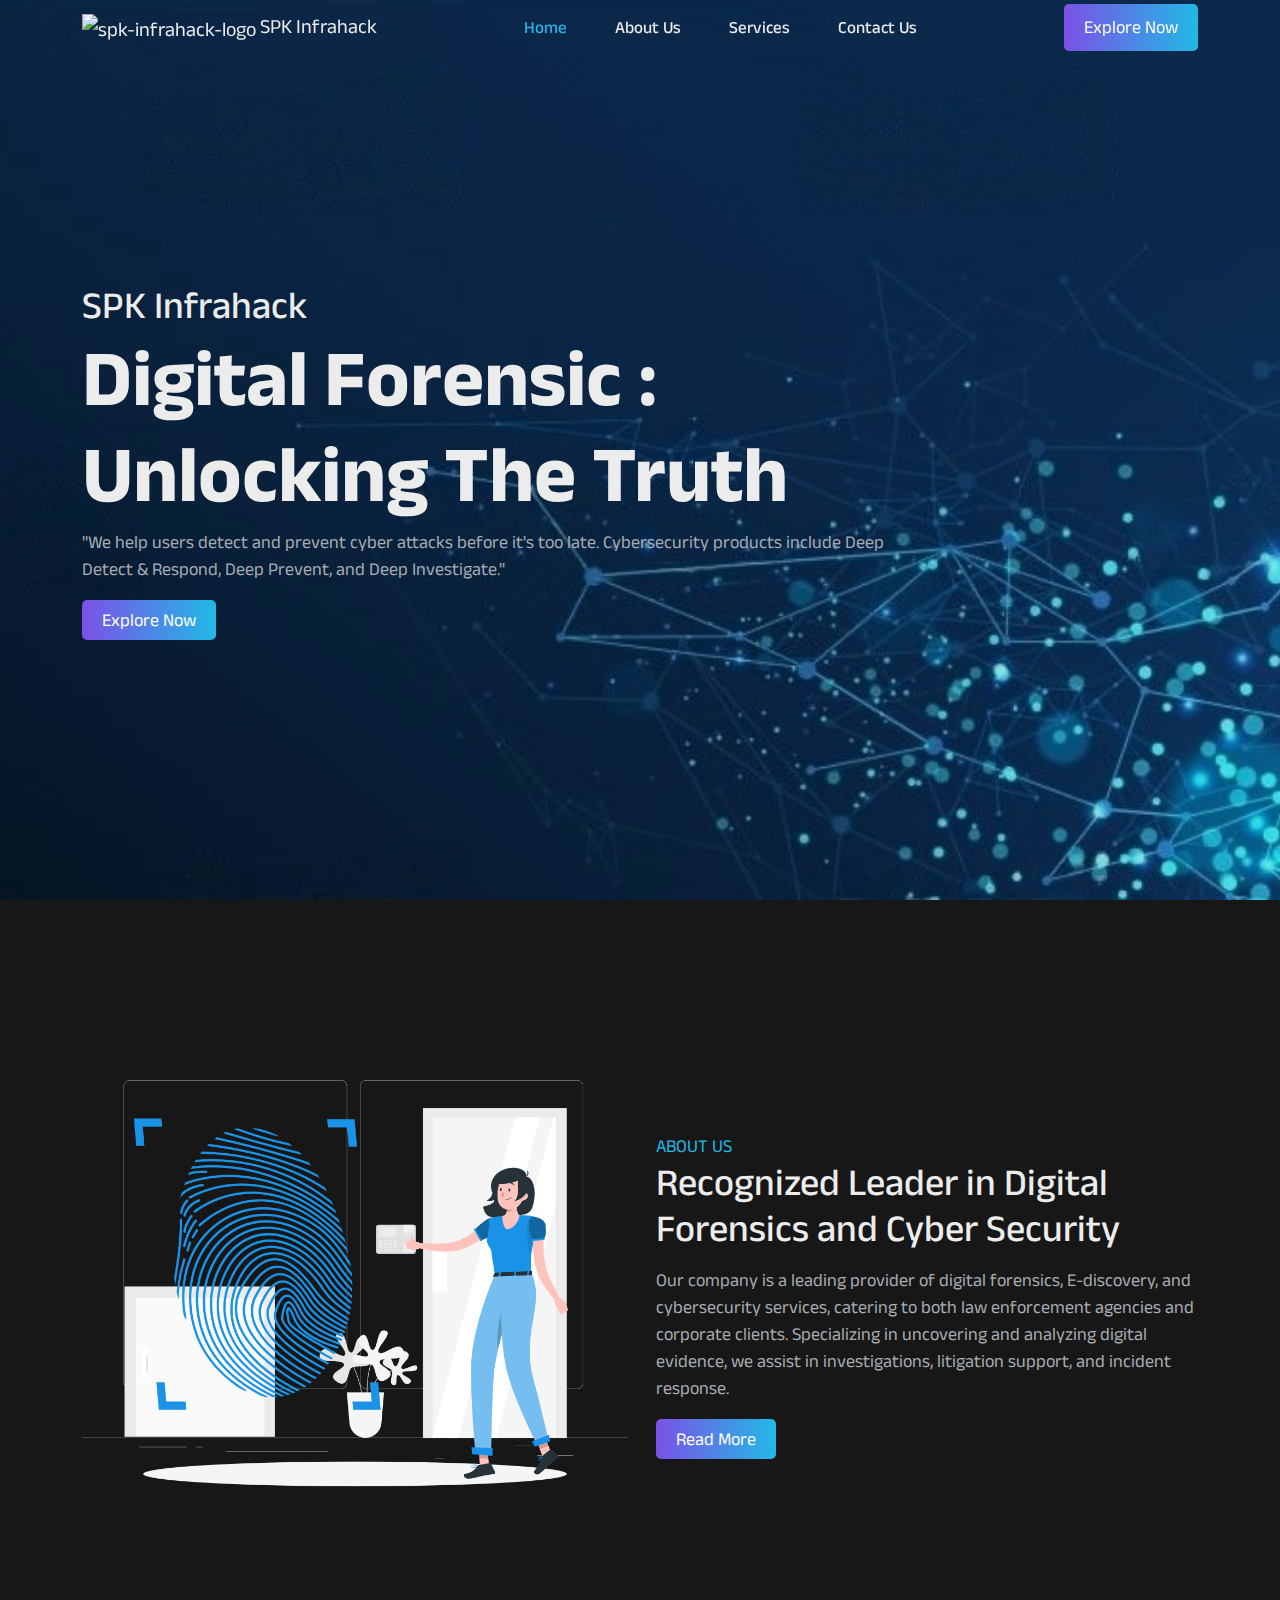
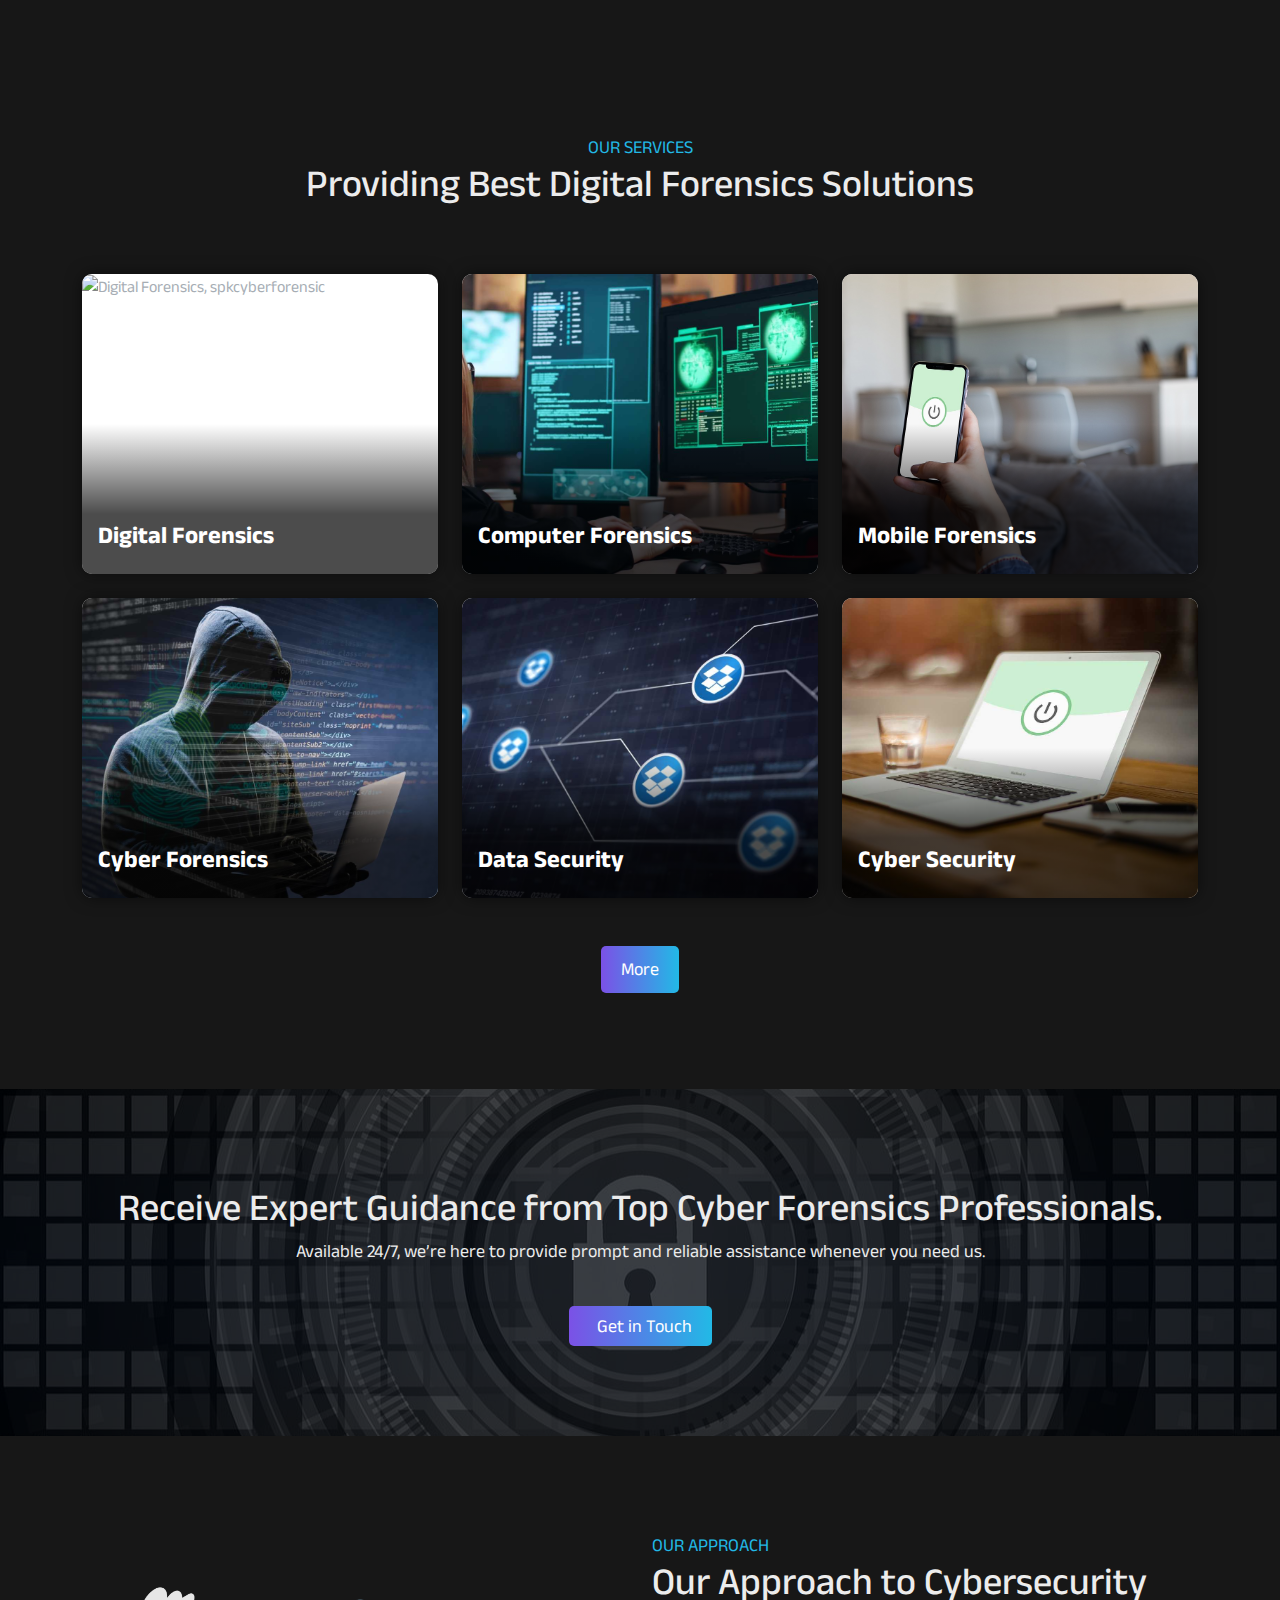
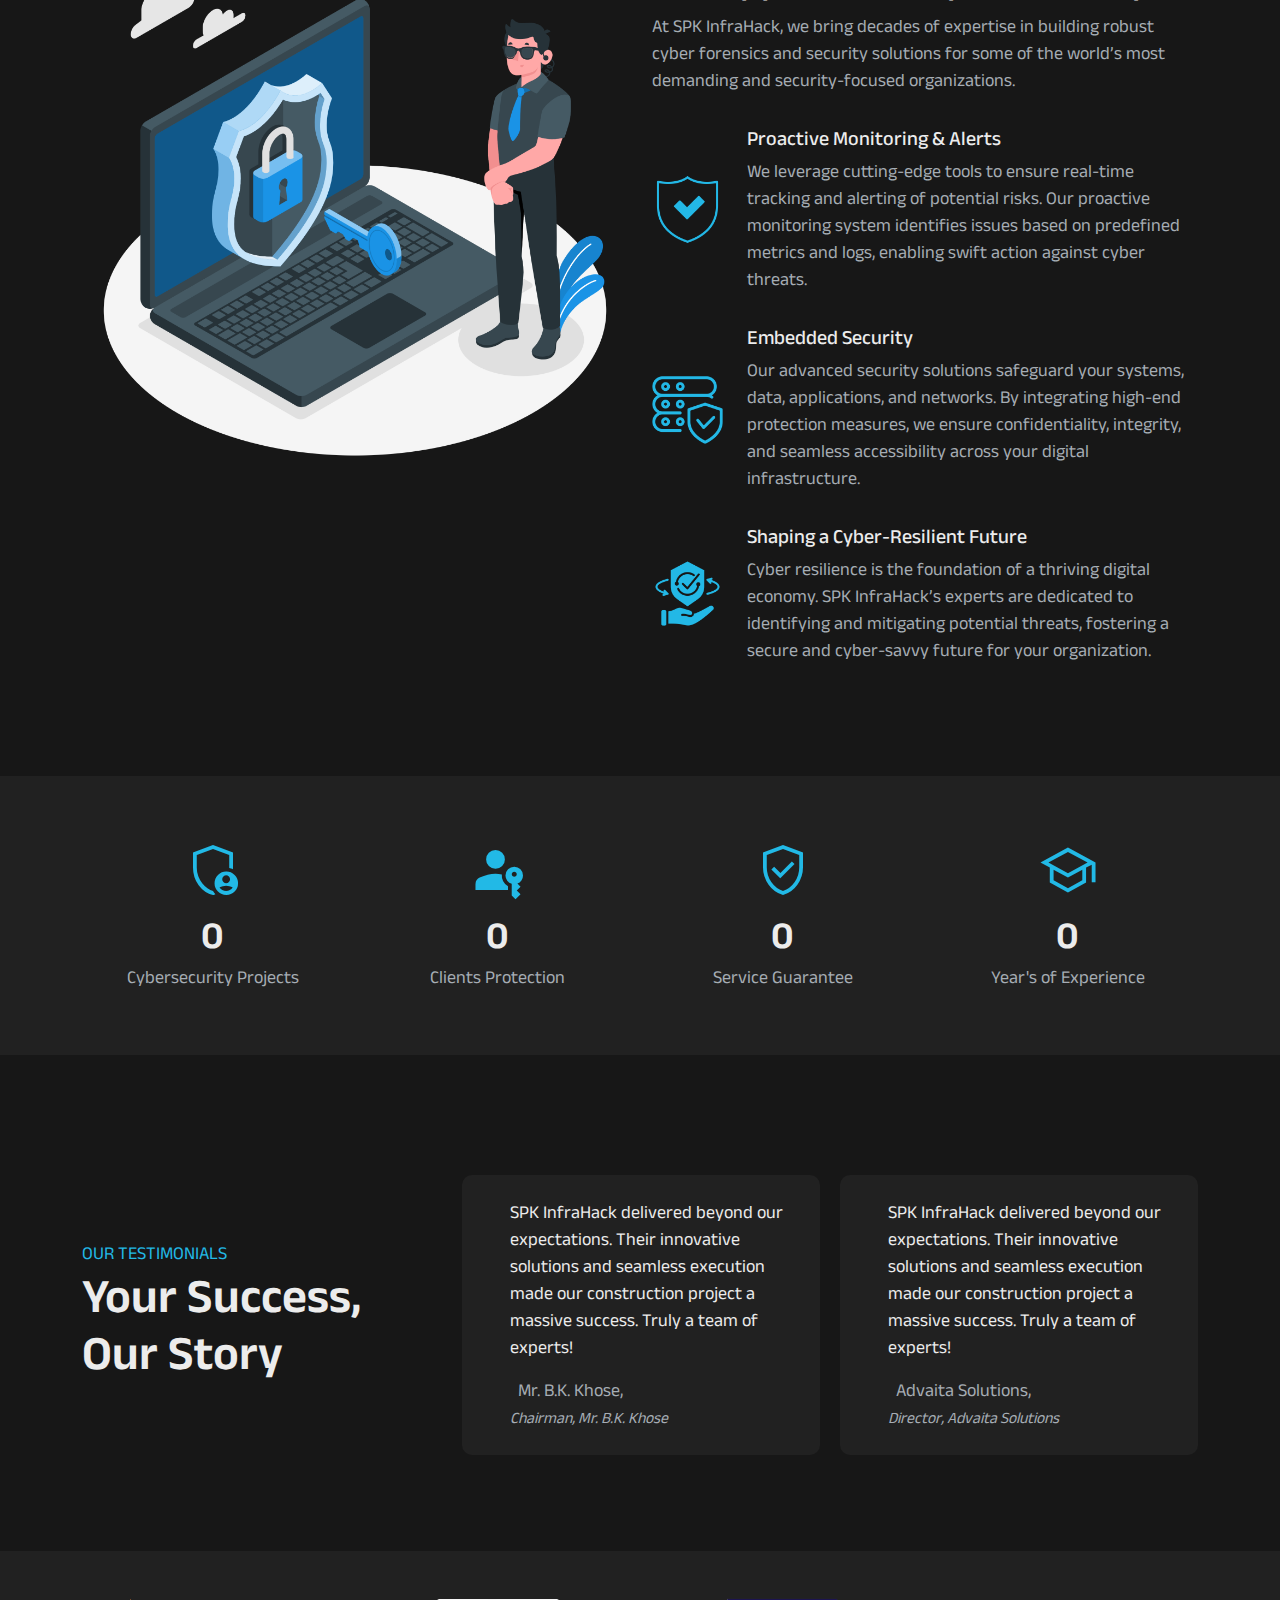
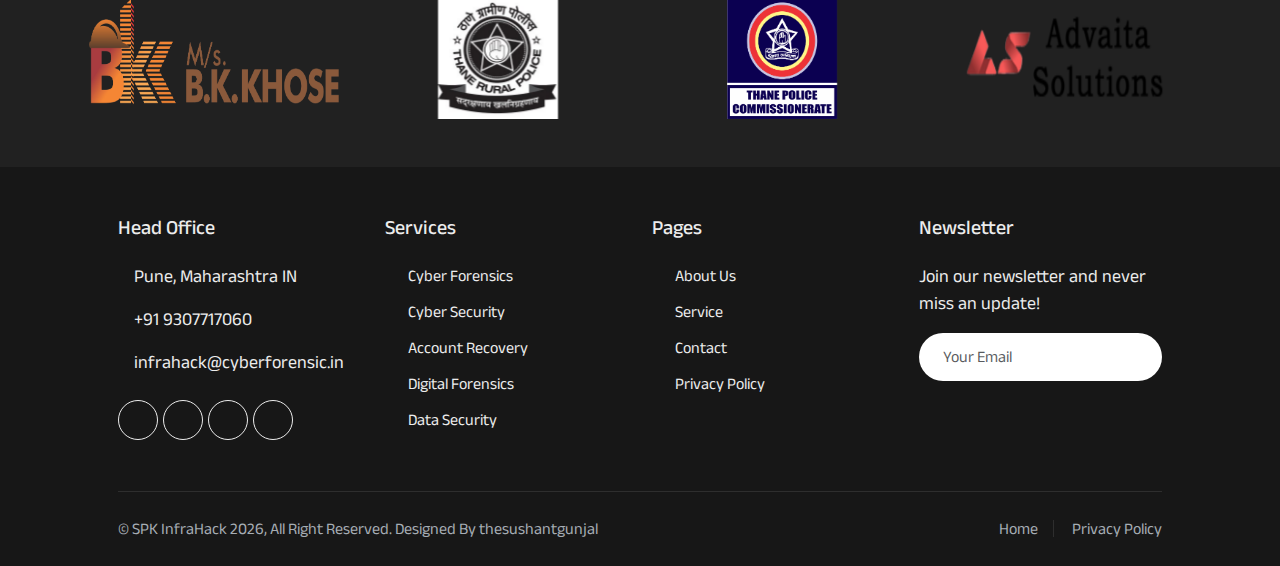
==== commit 4b80d1ef: "update preloader" ====
--- a/index.html
+++ b/index.html
@@ -574,6 +574,11 @@
     </script>
     <script>
         document.getElementById('year').textContent = new Date().getFullYear();
+        // 
+        var loader = document.getElementById('preloader');
+        window.addEventListener('load', function() {
+            loader.style.display = 'none';
+        });
     </script>
 </body>
 
--- a/assets/css/style.css
+++ b/assets/css/style.css
@@ -26,10 +26,10 @@
   color: var(--text1) !important;
 }
 #preloader {
-  background: var(--bg-color2) url(../images/Animation\ -\ 1735398020321.gif) no-repeat center center;
+  background: var(--bg-color2) url(../images/infinite-spinner.svg) no-repeat center center;
   height: 100vh;
   width: 100%;
-  background-size: 30%;
+  background-size: 7%;
   position: fixed;
   z-index: 9999;
 }
--- a/assets/css/media-query.css
+++ b/assets/css/media-query.css
@@ -47,6 +47,9 @@
         height: auto !important;
         width: 100px;
     }
+    #preloader {
+        background-size: 22%;
+    }
  }
 
 /* Small devices (tablets, 576px and up) */
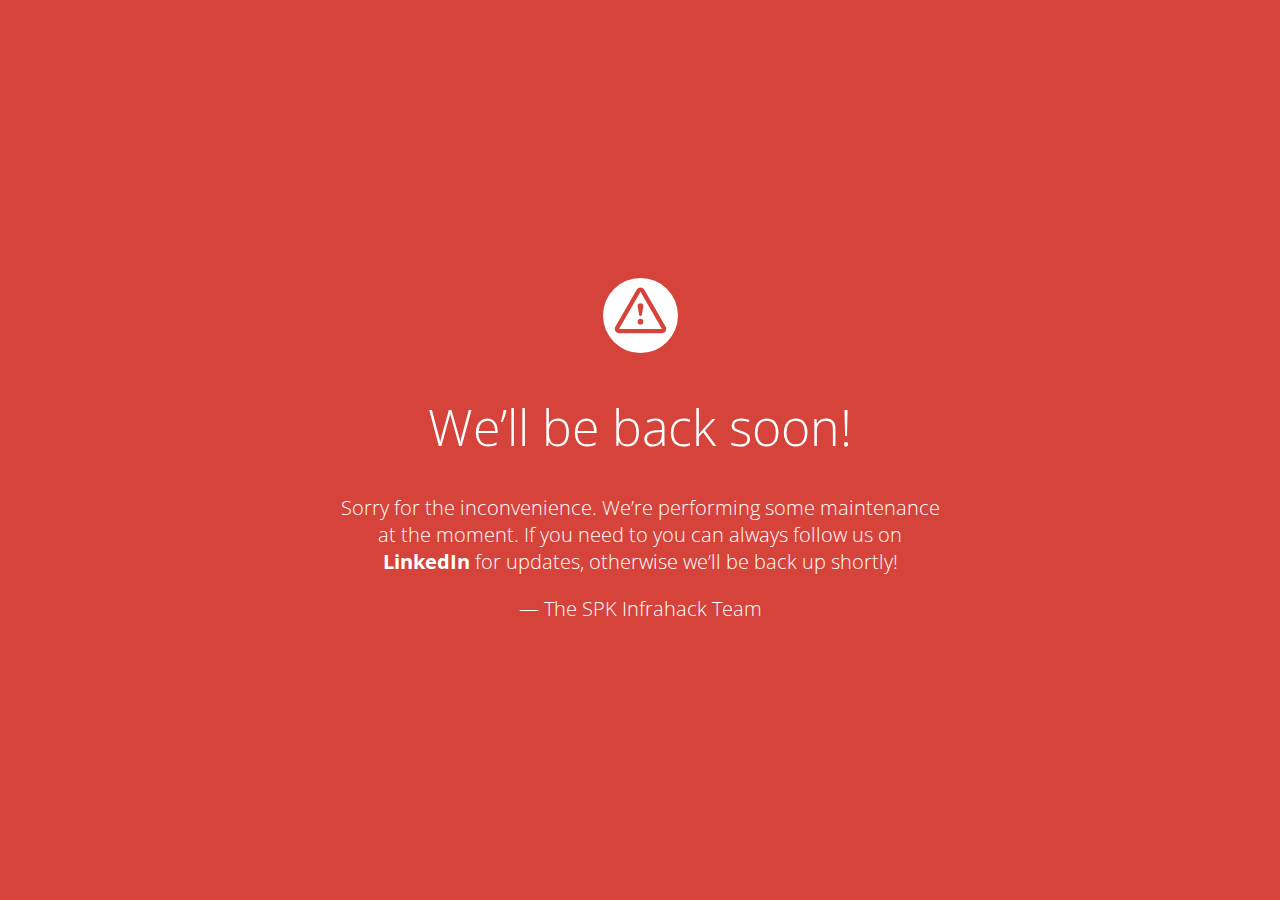
==== commit 82838689: "maintanace" ====
--- a/index.html
+++ b/index.html
@@ -1,585 +1,108 @@
-<!doctype html>
+<!DOCTYPE html>
 <html lang="en">
 
 <head>
-    <meta charset="utf-8">
-    <meta name="viewport" content="width=device-width, initial-scale=1">
-    <meta name="robots" content="index, follow">
-    <meta name="description"
-        content="SPK Cyber Forensics offers expert cyber crime investigation, data recovery, cyber security audits, and digital forensics services to safeguard individuals and businesses from cyber threats.">
-    <meta name="keywords"
-        content="SPK Infrahack, Cyber Forensics, Digital Forensics, Cyber Crime Investigation, Cyber Security Services, Data Recovery, SPK Cyber Forensic, Cyber Threat Protection">
-    <link rel="canonical" href="https://spkcyberforensic.in/">
-    <link rel="icon" href="https://spkcyberforensic.in/assets/images/spk-logo.png" type="image/x-icon">
-    <meta name="author" content="thesushantgunjal">
+    <meta charset="UTF-8">
+    <meta name="viewport" content="width=device-width, initial-scale=1.0">
+    <title>Site Maintenance</title>
+    <link href="https://fonts.googleapis.com/css?family=Open+Sans:300,400,700" rel="stylesheet">
+    <style>
+        html,
+        body {
+            padding: 0;
+            margin: 0;
+            width: 100%;
+            height: 100%;
+        }
 
-    <!-- open graph tags -->
-    <meta property="og:title" content="SPK Infrahack | Recognized Leader in Digital Forensics and Cyber Security." />
-    <meta property="og:description"
-        content="SPK Cyber Forensics offers expert cyber crime investigation, data recovery, cyber security audits, and digital forensics services to safeguard individuals and businesses from cyber threats." />
-    <meta property="og:image" content="https://spkcyberforensic.in/assets/images/meta/spk-infrahack-facebook.png" />
-    <meta property="og:image:width" content="1200" />
-    <meta property="og:image:height" content="630" />
-    <meta property="og:image:alt" content="SPK Infrahack Logo" />
-    <meta property="og:url" content="https://spkcyberforensic.in/" />
-    <meta property="og:type" content="website" />
+        * {
+            box-sizing: border-box;
+        }
 
-    <!-- Open Graph Tags for LinkedIn -->
-    <meta property="og:title" content="SPK Infrahack | Recognized Leader in Cyber Security and Digital Forensics" />
-    <meta property="og:type" content="website" />
-    <meta property="og:image" content="https://spkcyberforensic.in/assets/images/meta/spk-infrahack-linkedin.png" />
-    <meta property="og:image:width" content="1200" />
-    <meta property="og:image:height" content="627" />
-    <meta property="og:image:alt" content="SPK Infrahack Logo" />
-    <meta property="og:description"
-        content="SPK Cyber Forensics delivers expert cyber crime investigations, data recovery, digital forensics, and cyber security audits to protect businesses and individuals from cyber threats." />
-    <meta property="og:url" content="https://spkcyberforensic.in/" />
-    <meta property="article:author" content="SPK Infrahack Team" />
-    <meta property="article:published_time" content="2024-06-17T10:00:00Z" />
+        body {
+            text-align: center;
+            padding: 0;
+            background: #d6433b;
+            color: #fff;
+            font-family: Open Sans;
+        }
 
-    <!-- Twitter Card Tags -->
-    <meta name="twitter:card" content="summary_large_image">
-    <meta name="twitter:title" content="SPK Infrahack | Recognized Leader in Digital Forensics and Cyber Security.">
-    <meta name="twitter:description"
-        content="SPK Cyber Forensics offers expert cyber crime investigation, data recovery, cyber security audits, and digital forensics services to safeguard individuals and businesses from cyber threats.">
-    <meta name="twitter:image" content="https://spkcyberforensic.in/assets/images/meta/spk-infrahack-facebook.png">
+        h1 {
+            font-size: 50px;
+            font-weight: 100;
+            text-align: center;
+        }
 
-    <title>SPK Infrahack | Recognized Leader in Cyber Security and Digital Forensics</title>
-    <link rel="stylesheet" href="assets/css/style.css">
-    <link rel="stylesheet" href="assets/css/media-query.css">
-    <!-- AOS CDN -->
-    <link rel="stylesheet" href="https://unpkg.com/aos@next/dist/aos.css" />
-    <!-- Google Icons -->
-    <link href="https://fonts.googleapis.com/css2?family=Material+Symbols+Outlined" rel="stylesheet" />
-    <!-- swiper js cdn -->
-    <link rel="stylesheet" href="https://unpkg.com/swiper/swiper-bundle.min.css" />
-    <!-- Google Font - Anek Latin -->
-    <link rel="preconnect" href="https://fonts.googleapis.com">
-    <link rel="preconnect" href="https://fonts.gstatic.com" crossorigin>
-    <link href="https://fonts.googleapis.com/css2?family=Anek+Latin:wght@100..800&display=swap" rel="stylesheet">
-    <!-- Bootstrap v5.3.3 cdn -->
-    <link href="https://cdn.jsdelivr.net/npm/bootstrap@5.3.3/dist/css/bootstrap.min.css" rel="stylesheet"
-        integrity="sha384-QWTKZyjpPEjISv5WaRU9OFeRpok6YctnYmDr5pNlyT2bRjXh0JMhjY6hW+ALEwIH" crossorigin="anonymous">
+        body {
+            font-family: Open Sans;
+            font-weight: 100;
+            font-size: 20px;
+            color: #fff;
+            text-align: center;
+            display: -webkit-box;
+            display: -ms-flexbox;
+            display: flex;
+            -webkit-box-pack: center;
+            -ms-flex-pack: center;
+            justify-content: center;
+            -webkit-box-align: center;
+            -ms-flex-align: center;
+            align-items: center;
+        }
+
+        article {
+            display: block;
+            width: 700px;
+            padding: 50px;
+            margin: 0 auto;
+        }
+
+        a {
+            text-decoration: none;
+            color: #fff;
+            font-weight: bold;
+        }
+
+        a:hover {
+            text-decoration: none;
+        }
+
+        svg {
+            width: 75px;
+            margin-top: 1em;
+        }
+    </style>
+
 </head>
 
 <body>
-    <!-- preloader -->
-    <div id="preloader"></div>
-
-    <!-- landing page start -->
-    <div class="landing-page">
-        <!-- navbar -->
-        <nav class="navbar bg-transparent navbar-expand-lg sticky-top py-1">
-            <div class="container">
-                <a class="navbar-brand overflow-hidden txt-white" href="index.html">
-                    <img src="assets/images/spk-logo.png" width="70" height="auto" alt="spk-infrahack-logo">
-                    <span> SPK Infrahack</span>
-                </a>
-                <button class="navbar-toggler rounded-0  shadow-none border-0" type="button" data-bs-toggle="offcanvas"
-                    data-bs-target="#offcanvasNavbar" aria-controls="offcanvasNavbar" aria-label="Toggle navigation">
-                    <span class="navbar-toggler-icon"></span>
-                </button>
-                <div class="sidebar w-100 offcanvas offcanvas-start bg-color1" tabindex="-1" id="offcanvasNavbar"
-                    aria-labelledby="offcanvasNavbarLabel">
-                    <div class="offcanvas-header shadow py-2">
-                        <a class="navbar-brand txt-white overflow-hidden" href="index.html">
-                            <img src="assets/images/spk-logo.png" class="img-fluid" alt="spk-infrahack-logo">
-                            <span class="fs-1">SPK Infrahack</span>
-                        </a>
-                        <button type="button" class="btn-close bg-white me-2 border-0" data-bs-dismiss="offcanvas"
-                            aria-label="Close">
-                        </button>
-                    </div>
-                    <div class="offcanvas-body d-flex flex-column  flex-lg-row   ">
-                        <ul class="navbar-nav  justify-content-center align-items-center  flex-grow-1 pe-3">
-                            <li class="nav-item mx-3">
-                                <a class="nav-link txt-white active" aria-current="page" href="index.html">Home</a>
-                            </li>
-                            <li class="nav-item mx-3">
-                                <a class="nav-link txt-white" href="about.html">About Us</a>
-                            </li>
-                            <li class="nav-item mx-3">
-                                <a class="nav-link txt-white" href="services.html">Services</a>
-                            </li>
-                            <li class="nav-item mx-3">
-                                <a class="nav-link txt-white" href="contact.html">Contact Us</a>
-                            </li>
-                        </ul>
-                        <div class="d-flex btn_hide" id="btn_hide">
-                            <a href="services.html" class="bttn" aria-label="Explore to SPK Infrahack">Explore Now</a>
-                        </div>
-                    </div>
-                </div>
-            </div>
-        </nav>
-
-        <!-- home -->
-        <div class="container d-flex align-items-center h-100">
-            <div class="row">
-                <div class="home">
-                    <p class="txt-sub-title">SPK Infrahack</p>
-                    <h1 class="txt-title">Digital Forensic : <br> Unlocking The Truth</h1>
-                    <p class="w-75 mb-4 home-content">"We help users detect and prevent cyber attacks before it's too
-                        late. Cybersecurity products include Deep Detect & Respond, Deep Prevent, and Deep Investigate."
-                    </p>
-                    <a href="services.html" class="bttn" aria-label="Explore to SPK Infrahack">Explore Now</a>
-                </div>
-            </div>
+    <article>
+        <svg xmlns="http://www.w3.org/2000/svg" viewBox="0 0 202.24 202.24">
+            <defs>
+                <style>
+                    .cls-1 {
+                        fill: #fff;
+                    }
+                </style>
+            </defs>
+            <title>Asset 3</title>
+            <g id="Layer_2" data-name="Layer 2">
+                <g id="Capa_1" data-name="Capa 1">
+                    <path class="cls-1"
+                        d="M101.12,0A101.12,101.12,0,1,0,202.24,101.12,101.12,101.12,0,0,0,101.12,0ZM159,148.76H43.28a11.57,11.57,0,0,1-10-17.34L91.09,31.16a11.57,11.57,0,0,1,20.06,0L169,131.43a11.57,11.57,0,0,1-10,17.34Z" />
+                    <path class="cls-1"
+                        d="M101.12,36.93h0L43.27,137.21H159L101.13,36.94Zm0,88.7a7.71,7.71,0,1,1,7.71-7.71A7.71,7.71,0,0,1,101.12,125.63Zm7.71-50.13a7.56,7.56,0,0,1-.11,1.3l-3.8,22.49a3.86,3.86,0,0,1-7.61,0l-3.8-22.49a8,8,0,0,1-.11-1.3,7.71,7.71,0,1,1,15.43,0Z" />
+                </g>
+            </g>
+        </svg>
+        <h1>We&rsquo;ll be back soon!</h1>
+        <div>
+            <p>Sorry for the inconvenience. We&rsquo;re performing some maintenance at the moment. If you need to you
+                can always follow us on <a href="https://www.linkedin.com/company/spk-infrahack-cyber-forensics-investigation-data-security-services-pvt-ltd/">LinkedIn</a> for updates, otherwise we&rsquo;ll
+                be back up shortly!</p>
+            <p>&mdash; The SPK Infrahack Team</p>
         </div>
-    </div>
-
-    <!-- about section start -->
-    <div class="container about py-5">
-        <div class="row py-5">
-            <div class="col-md-12 col-sm-12 col-lg-6 py-4">
-                <div>
-                    <img src="assets/images/illustrations/Fingerprint-rafiki.png" class="img-fluid about-img "
-                        alt="About us images for SPK Infrahack">
-                </div>
-            </div>
-            <div class="col-md-12 col-sm-12 col-lg-6 py-4 px-3 d-flex align-items-center">
-                <div>
-                    <p class="m-0 sub-head">ABOUT US</p>
-                    <h4 class="txt-sub-title mb-3">Recognized Leader in Digital Forensics and Cyber Security</h4>
-                    <p class="mb-4">Our company is a leading provider of digital forensics, E-discovery, and
-                        cybersecurity services, catering to both law enforcement agencies and corporate clients.
-                        Specializing in uncovering and analyzing digital evidence, we assist in investigations,
-                        litigation support, and incident response.</p>
-                    <a href="about.html" class="bttn" aria-label="About SPK Infrahack">Read More</a>
-                </div>
-            </div>
-        </div>
-    </div>
-
-    <!-- service section start -->
-    <div class="container service py-5">
-        <p class="mb-0 sub-head text-center">OUR SERVICES</p>
-        <h5 class="txt-sub-title text-center">Providing Best Digital Forensics Solutions</h5>
-        <div class="row py-5">
-            <div class="col-md-6 col-sm-12 col-lg-4 col-12 mt-4">
-                <div class="service-card">
-                    <a href="services.html" class="service-card__card-link" aria-label="Learn More Services"></a>
-                    <img src="assets/images/services/digital-forensics-service-img.jpg"
-                        alt="Digital Forensics, spkcyberforensic" class="service-card__image">
-                    <div class="service-card__text-wrapper">
-                        <h2 class="service-card__title">Digital Forensics</h2>
-                        <div class="service-card__details-wrapper">
-                            <p class="service-card__excerpt">We provide digital forensic services involve identifying,
-                                preserving, and analyzing&hellip;</p>
-                            <a href="services.html" class="service-card__read-more"
-                                aria-label="Learn More Services">Learn more <i class="fa-solid fa-caret-right"></i></a>
-                        </div>
-                    </div>
-                </div>
-            </div>
-            <div class="col-md-6 col-sm-12 col-lg-4 col-12 mt-4">
-                <div class="service-card">
-                    <a href="services.html" class="service-card__card-link" aria-label="Learn More Services"></a>
-                    <img src="assets/images/services/computer-forensics.jpg" alt="computer forensics, spkcyberforensic"
-                        class="service-card__image">
-                    <div class="service-card__text-wrapper">
-                        <h2 class="service-card__title">Computer Forensics</h2>
-                        <div class="service-card__details-wrapper">
-                            <p class="service-card__excerpt">Computer forensics services involve recovering, analyzing,
-                                and preserving&hellip;</p>
-                            <a href="services.html" class="service-card__read-more"
-                                aria-label="Learn More Services">Learn more <i class="fa-solid fa-caret-right"></i></a>
-                        </div>
-                    </div>
-                </div>
-            </div>
-            <div class="col-md-6 col-sm-12 col-lg-4 col-12 mt-4">
-                <div class="service-card">
-                    <a href="services.html" class="service-card__card-link" aria-label="Learn More Services"></a>
-                    <img src="assets/images/services/mobile-forensics.jpg" alt="mobile forensics, spkcyberforensic"
-                        class="service-card__image">
-                    <div class="service-card__text-wrapper">
-                        <h2 class="service-card__title">Mobile Forensics</h2>
-                        <div class="service-card__details-wrapper">
-                            <p class="service-card__excerpt">Mobile forensics services involve extracting, analyzing,
-                                and preserving data from&hellip;</p>
-                            <a href="services.html" class="service-card__read-more"
-                                aria-label="Learn More Services">Learn more <i class="fa-solid fa-caret-right"></i></a>
-                        </div>
-                    </div>
-                </div>
-            </div>
-            <div class="col-md-6 col-sm-12 col-lg-4 col-12 mt-4">
-                <div class="service-card">
-                    <a href="services.html" class="service-card__card-link" aria-label="Learn More Services"></a>
-                    <img src="assets/images/services/cyber-forensics.jpg" alt="cyber forensic, spkcyberforensic"
-                        class="service-card__image">
-                    <div class="service-card__text-wrapper">
-                        <h2 class="service-card__title">Cyber Forensics</h2>
-                        <div class="service-card__details-wrapper">
-                            <p class="service-card__excerpt">Lorem ipsum dolor sit amet consectetur adipisicing elit.
-                                Fuga, quia.&hellip;</p>
-                            <a href="services.html" class="service-card__read-more"
-                                aria-label="Learn More Services">Learn more <i class="fa-solid fa-caret-right"></i></a>
-                        </div>
-                    </div>
-                </div>
-            </div>
-            <div class="col-md-6 col-sm-12 col-lg-4 col-12 mt-4">
-                <div class="service-card">
-                    <a href="services.html" class="service-card__card-link" aria-label="Learn More Services"></a>
-                    <img src="assets/images/services/data-security.jpg" alt="data security, spkcyberforensic"
-                        class="service-card__image">
-                    <div class="service-card__text-wrapper">
-                        <h2 class="service-card__title">Data Security</h2>
-                        <div class="service-card__details-wrapper">
-                            <p class="service-card__excerpt">Lorem ipsum dolor sit amet consectetur adipisicing elit.
-                                Fuga, quia.&hellip;</p>
-                            <a href="services.html" class="service-card__read-more"
-                                aria-label="Learn More Services">Learn more <i class="fa-solid fa-caret-right"></i></a>
-                        </div>
-                    </div>
-                </div>
-            </div>
-            <div class="col-md-6 col-sm-12 col-lg-4 col-12 mt-4">
-                <div class="service-card">
-                    <a href="services.html" class="service-card__card-link" aria-label="Learn More Services"></a>
-                    <img src="assets/images/services/cyber-security.jpg" alt="cyber security, spkcyberforensic"
-                        class="service-card__image">
-                    <div class="service-card__text-wrapper">
-                        <h2 class="service-card__title">Cyber Security</h2>
-                        <div class="service-card__details-wrapper">
-                            <p class="service-card__excerpt">Lorem ipsum dolor sit amet consectetur adipisicing elit.
-                                Fuga, quia.&hellip;</p>
-                            <a href="services.html" class="service-card__read-more"
-                                aria-label="Learn More Services">Learn more <i class="fa-solid fa-caret-right"></i></a>
-                        </div>
-                    </div>
-                </div>
-            </div>
-            <div class="mt-5 d-flex justify-content-center">
-                <a href="services.html" class="bttn text-center" aria-label="More Services">More</a>
-            </div>
-        </div>
-
-    </div>
-
-    <!-- banner -->
-    <div class="banner">
-        <div class="container py-5">
-            <div class="row text-center py-5">
-                <div>
-                    <h1 class="txt-sub-title mb-2">Receive Expert Guidance from Top Cyber Forensics Professionals.</h1>
-                    <p class="mb-5"> Available 24/7, we’re here to provide prompt and reliable assistance whenever you
-                        need us.</p>
-                    <a href="https://wa.me/919307717060?text=Hello%20there!" class="bttn"
-                        aria-label="Get in touch with WhatsApp" target="_blank" rel="noopener noreferrer">
-                        <i class="fa-brands fa-whatsapp me-2"></i> Get in Touch
-                    </a>
-                </div>
-            </div>
-        </div>
-    </div>
-
-    <!-- approach -->
-    <div class="container py-5">
-        <div class="row py-5">
-            <div class="col-md-12 col-sm-12 col-lg-6 col-12">
-                <div>
-                    <img src="assets/images/illustrations/Security-amico.png" class="img-fluid w-100 h-auto"
-                        alt="SPK infrahack, SPK Approach, Illustration of a security professional standing next to a laptop with a shield and key, symbolizing cybersecurity and data protection services.">
-                </div>
-            </div>
-            <div class="col-md-12 col-sm-12 col-lg-6 col-12">
-                <div>
-                    <p class="m-0 sub-head">OUR APPROACH</p>
-                    <h2 class="txt-sub-title mb-2">Our Approach to Cybersecurity</h2>
-                    <p>At SPK InfraHack, we bring decades of expertise in building robust cyber forensics and security
-                        solutions for some of the world’s most demanding and security-focused organizations.</p>
-                    <div class="row">
-                        <div class="col-md-2 col-12 d-flex align-items-center">
-                            <img src="assets/images/illustrations/shield.png" class="img-fluid approach-icons"
-                                alt="SPK Approch  images">
-                        </div>
-                        <div class="col-md-10 col-12 d-flex align-items-center">
-                            <div class="pt-3">
-                                <h5 class="txt-white">Proactive Monitoring & Alerts</h5>
-                                <p>We leverage cutting-edge tools to ensure real-time tracking and alerting of potential
-                                    risks. Our proactive monitoring system identifies issues based on predefined metrics
-                                    and logs, enabling swift action against cyber threats.</p>
-                            </div>
-                        </div>
-                    </div>
-                    <div class="row">
-                        <div class="col-md-2 col-12 d-flex align-items-center">
-                            <img src="assets/images/illustrations/secure.png" class="img-fluid approach-icons"
-                                alt="SPK Approch  images">
-                        </div>
-                        <div class="col-md-10 col-12 d-flex align-items-center">
-                            <div class="pt-3">
-                                <h5 class="txt-white">Embedded Security</h5>
-                                <p>Our advanced security solutions safeguard your systems, data, applications, and
-                                    networks. By integrating high-end protection measures, we ensure confidentiality,
-                                    integrity, and seamless accessibility across your digital infrastructure.</p>
-                            </div>
-                        </div>
-                    </div>
-                    <div class="row">
-                        <div class="col-md-2 col-12 d-flex align-items-center">
-                            <img src="assets/images/illustrations/consulting.png" class="img-fluid approach-icons"
-                                alt="SPK Approch  images">
-                        </div>
-                        <div class="col-md-10 col-12 d-flex align-items-center">
-                            <div class="pt-3">
-                                <h5 class="txt-white">Shaping a Cyber-Resilient Future</h5>
-                                <p>Cyber resilience is the foundation of a thriving digital economy. SPK InfraHack’s
-                                    experts are dedicated to identifying and mitigating potential threats, fostering a
-                                    secure and cyber-savvy future for your organization.</p>
-                            </div>
-                        </div>
-                    </div>
-                </div>
-            </div>
-        </div>
-    </div>
-
-    <!-- counter -->
-    <div class="counter py-5">
-        <div class="container counter" id="counter-section">
-            <div class="row ">
-                <div class="col-md-6 col-sm-12 col-lg-3 col-12 text-center my-3">
-                    <div>
-                        <span class="material-symbols-outlined">admin_panel_settings</span>
-                        <div class="counter-txt-title count" data-target="50">0</div>
-                        <p class="mb-0">Cybersecurity Projects</p>
-                    </div>
-                </div>
-                <div class="col-md-6 col-sm-12 col-lg-3 col-12 text-center my-3">
-                    <div>
-                        <span class="material-symbols-outlined">
-                            passkey
-                        </span>
-                        <div class="counter-txt-title count" data-target="50">0</div>
-                        <p class="mb-0">Clients Protection</p>
-                    </div>
-                </div>
-                <div class="col-md-6 col-sm-12 col-lg-3 col-12 text-center my-3">
-                    <div>
-                        <span class="material-symbols-outlined">verified_user</span>
-                        <div class="counter-txt-title count" data-target="100">0</div>
-                        <p class="mb-0">Service Guarantee</p>
-                    </div>
-                </div>
-                <div class="col-md-6 col-sm-12 col-lg-3 col-12 text-center my-3">
-                    <div>
-                        <span class="material-symbols-outlined">school</span>
-                        <div class="counter-txt-title count" data-target="01">0</div>
-                        <p class="mb-0">Year's of Experience</p>
-                    </div>
-                </div>
-            </div>
-        </div>
-    </div>
-
-    <!-- testimonials -->
-    <div class="testimonials py-5">
-        <div class="container my-5">
-            <div class="row">
-                <div class="col-md-12 col-sm-12 col-lg-4 col-12 mt-4 d-flex align-items-center">
-                    <div>
-                        <p class="m-0 sub-head">OUR TESTIMONIALS</p>
-                        <h1 class="test-txt-title">Your Success, Our Story</h1>
-                    </div>
-                </div>
-                <div class="col-md-12 col-sm-12 col-lg-8 col-12 mt-4">
-                    <div class="row g-0">
-                        <div class="swiper-container test-slider overflow-hidden">
-                            <div class="swiper-wrapper test ">
-                                <div class="swiper-slide">
-                                    <div class="test-card ps-5 pe-3 pt-4 pb-2">
-                                        <i class="fa-solid fa-quote-left mb-3"></i>
-                                        <p class="txt-white">SPK InfraHack delivered beyond our expectations. Their
-                                            innovative solutions and seamless execution made our construction project a
-                                            massive success. Truly a team of experts!</p>
-                                        <p><i class="fa-solid fa-minus me-2"></i><span>Mr. B.K. Khose,<br><small
-                                                    class="fst-italic">Chairman, Mr. B.K. Khose</small></span></p>
-                                    </div>
-                                </div>
-                                <div class="swiper-slide">
-                                    <div class="test-card ps-5 pe-3 pt-4 pb-2">
-                                        <i class="fa-solid fa-quote-left mb-3"></i>
-                                        <p class="txt-white">SPK InfraHack delivered beyond our expectations. Their
-                                            innovative solutions and seamless execution made our construction project a
-                                            massive success. Truly a team of experts!</p>
-                                        <p><i class="fa-solid fa-minus me-2"></i><span>Advaita Solutions,<br><small
-                                                    class="fst-italic">Director, Advaita Solutions</small></span></p>
-                                    </div>
-                                </div>
-                                <div class="swiper-slide">
-                                    <div class="test-card ps-5 pe-3 pt-4 pb-2">
-                                        <i class="fa-solid fa-quote-left mb-3"></i>
-                                        <p class="txt-white">SPK InfraHack delivered beyond our expectations. Their
-                                            innovative solutions and seamless execution made our construction project a
-                                            massive success. Truly a team of experts!</p>
-                                        <p><i class="fa-solid fa-minus me-2"></i><span>Ankit Sharma,<br><small
-                                                    class="fst-italic">Director, Skyline Enterprises</small></span></p>
-                                    </div>
-                                </div>
-                            </div>
-                        </div>
-                    </div>
-                </div>
-            </div>
-        </div>
-    </div>
-
-    <!-- clients -->
-    <div class="clients">
-        <div class="container">
-            <div class="row">
-                <div class="swiper-container brand-slider py-5 overflow-hidden">
-                    <div class="swiper-wrapper text-center">
-                        <div class="swiper-slide d-flex justify-content-center">
-                            <img class="img-fluid" src="assets/images/clients/client-logo (2).png" width="250"
-                                height="auto" alt="">
-                        </div>
-                        <div class="swiper-slide d-flex justify-content-center">
-                            <img class="img-fluid" src="assets/images/clients/client-logo (1).jpg" width="120"
-                                height="auto" alt="">
-                        </div>
-                        <div class="swiper-slide d-flex justify-content-center">
-                            <img class="img-fluid" src="assets/images/clients/client-logo (1).png" width="110"
-                                height="auto" alt="">
-                        </div>
-                        <div class="swiper-slide d-flex justify-content-center">
-                            <img class="img-fluid" src="assets/images/clients/client-logo (3).png" width="200"
-                                height="auto" alt="">
-                        </div>
-                        <div class="swiper-slide d-flex justify-content-center">
-                            <img class="img-fluid" src="assets/images/clients/client-logo (4).png" width="80"
-                                height="auto" alt="">
-                        </div>
-                        <div class="swiper-slide d-flex justify-content-center">
-                            <img class="img-fluid" src="assets/images/clients/client-logo (2).jpg" width="130"
-                                height="auto" alt="">
-                        </div>
-                        <div class="swiper-slide d-flex justify-content-center">
-                            <img class="img-fluid" src="assets/images/clients/client-logo (5).png" width="120"
-                                height="auto" alt="">
-                        </div>
-
-                    </div>
-                </div>
-            </div>
-        </div>
-    </div>
-
-    <!-- Footer Start -->
-    <div class="container-fluid footer">
-        <div class="container py-5 px-lg-5">
-            <div class="row g-4">
-                <div class="col-md-6 col-lg-3 social">
-                    <p class="section-title txt-white h5 mb-4">Head Office<span></span></p>
-                    <p><i class="fa-solid fa-location-dot me-3"></i>
-                        Pune, Maharashtra IN</p>
-                    <p><i class="fa-solid fa-phone me-3"></i><a class="text-decoration-none txt-white"
-                            href="tel:+919307717060">+91
-                            9307717060</a></p>
-                    <p><i class="fa-solid fa-envelope me-3"></i><a class="text-decoration-none txt-white"
-                            href="mailto:infrahack@cyberforensic.in">infrahack@cyberforensic.in</a></p>
-                    <div class="d-flex pt-2">
-                        <a class="btn btn-outline-light btn-social" href="#" target="_blank"
-                            aria-label="social media profile"><i class="fab fa-twitter"></i></a>
-                        <a class="btn btn-outline-light btn-social" href="#" target="_blank"
-                            aria-label="social media profile"><i class="fab fa-facebook-f"></i></a>
-                        <a class="btn btn-outline-light btn-social"
-                            href="https://www.instagram.com/spk_cyber_forensics/" target="_blank"
-                            aria-label="social media profile"><i class="fab fa-instagram"></i></a>
-                        <a class="btn btn-outline-light btn-social"
-                            href="https://www.linkedin.com/company/spk-infrahack-cyber-forensics-investigation-data-security-services-pvt-ltd/"
-                            target="_blank" aria-label="social media profile"><i class="fab fa-linkedin-in"></i></a>
-                    </div>
-                </div>
-                <div class="col-md-6 col-lg-3">
-                    <p class="section-title txt-white h5 mb-4">Services<span></span></p>
-                    <a class="btn btn-link text-decoration-none" aria-label="service page" href="services.html">Cyber
-                        Forensics</a>
-                    <a class="btn btn-link text-decoration-none" aria-label="service page" href="services.html">Cyber
-                        Security</a>
-                    <a class="btn btn-link text-decoration-none" aria-label="service page" href="services.html">Account
-                        Recovery</a>
-                    <a class="btn btn-link text-decoration-none" aria-label="service page" href="services.html">Digital
-                        Forensics</a>
-                    <a class="btn btn-link text-decoration-none" aria-label="service page" href="services.html">Data
-                        Security</a>
-                </div>
-                <div class="col-md-6 col-lg-3">
-                    <p class="section-title txt-white h5 mb-4">Pages<span></span></p>
-                    <a class="btn btn-link text-decoration-none" aria-label="website pages" href="about.html">About
-                        Us</a>
-                    <a class="btn btn-link text-decoration-none" aria-label="website pages"
-                        href="services.html">Service</a>
-                    <a class="btn btn-link text-decoration-none" aria-label="website pages"
-                        href="contact.html">Contact</a>
-                    <a class="btn btn-link text-decoration-none" aria-label="website pages"
-                        href="privacy_policy.html">Privacy Policy</a>
-                </div>
-                <div class="col-md-6 col-lg-3 newsletter">
-                    <p class="section-title txt-white h5 mb-4">Newsletter<span></span></p>
-                    <p>Join our newsletter and never miss an update!</p>
-                    <div class="position-relative w-100 mt-3">
-                        <input class="form-control shadow-none border-0 rounded-pill w-100 ps-4 pe-5" type="email"
-                            placeholder="Your Email" style="height: 48px;">
-                        <button type="button" class="btn border-0 position-absolute top-0 end-0 mt-1 me-2"><i
-                                class="fa fa-paper-plane fs-4"></i></button>
-                    </div>
-                </div>
-            </div>
-        </div>
-        <div class="container px-lg-5">
-            <div class="copyright">
-                <div class="row">
-                    <div class="col-md-7 text-center text-md-start mb-3 mb-md-0">
-                        &copy; <a class="text-decoration-none" href="index.html">SPK InfraHack</a>
-                        <span id="year"></span>, All Right Reserved.
-                        Designed By <a class="text-decoration-none" target="_blank"
-                            href="https://thesushantgunjal.netlify.app/"
-                            aria-label="redirect to developers website">thesushantgunjal</a>
-                    </div>
-                    <div class="col-md-5 text-center text-md-end">
-                        <div class="footer-menu">
-                            <a href="index.html" aria-label="home page">Home</a>
-                            <a href="privacy_policy.html" aria-label="Privacy Policy">Privacy Policy</a>
-                        </div>
-                    </div>
-                </div>
-            </div>
-        </div>
-    </div>
-
-
-
-    <!-- Bootstrap v5.3.3 cdn -->
-    <script src="https://cdn.jsdelivr.net/npm/@popperjs/core@2.11.8/dist/umd/popper.min.js"
-        integrity="sha384-I7E8VVD/ismYTF4hNIPjVp/Zjvgyol6VFvRkX/vR+Vc4jQkC+hVqc2pM8ODewa9r"
-        crossorigin="anonymous"></script>
-    <script src="https://cdn.jsdelivr.net/npm/bootstrap@5.3.3/dist/js/bootstrap.min.js"
-        integrity="sha384-0pUGZvbkm6XF6gxjEnlmuGrJXVbNuzT9qBBavbLwCsOGabYfZo0T0to5eqruptLy"
-        crossorigin="anonymous"></script>
-    <!-- Font Awesome CDN -->
-    <script src="https://kit.fontawesome.com/e6b0e2e79d.js" crossorigin="anonymous"></script>
-    <!-- swiper js cdn -->
-    <script src="https://unpkg.com/swiper/swiper-bundle.min.js"></script>
-    <!-- AOS Script -->
-    <script src="https://unpkg.com/aos@next/dist/aos.js"></script>
-    <script src="assets/js/counter.js"></script>
-    <script src="assets/js/swiper.js"></script>
-    <script>
-        AOS.init();
-    </script>
-    <script>
-        document.getElementById('year').textContent = new Date().getFullYear();
-        // 
-        var loader = document.getElementById('preloader');
-        window.addEventListener('load', function() {
-            loader.style.display = 'none';
-        });
-    </script>
+    </article>
 </body>
 
 </html>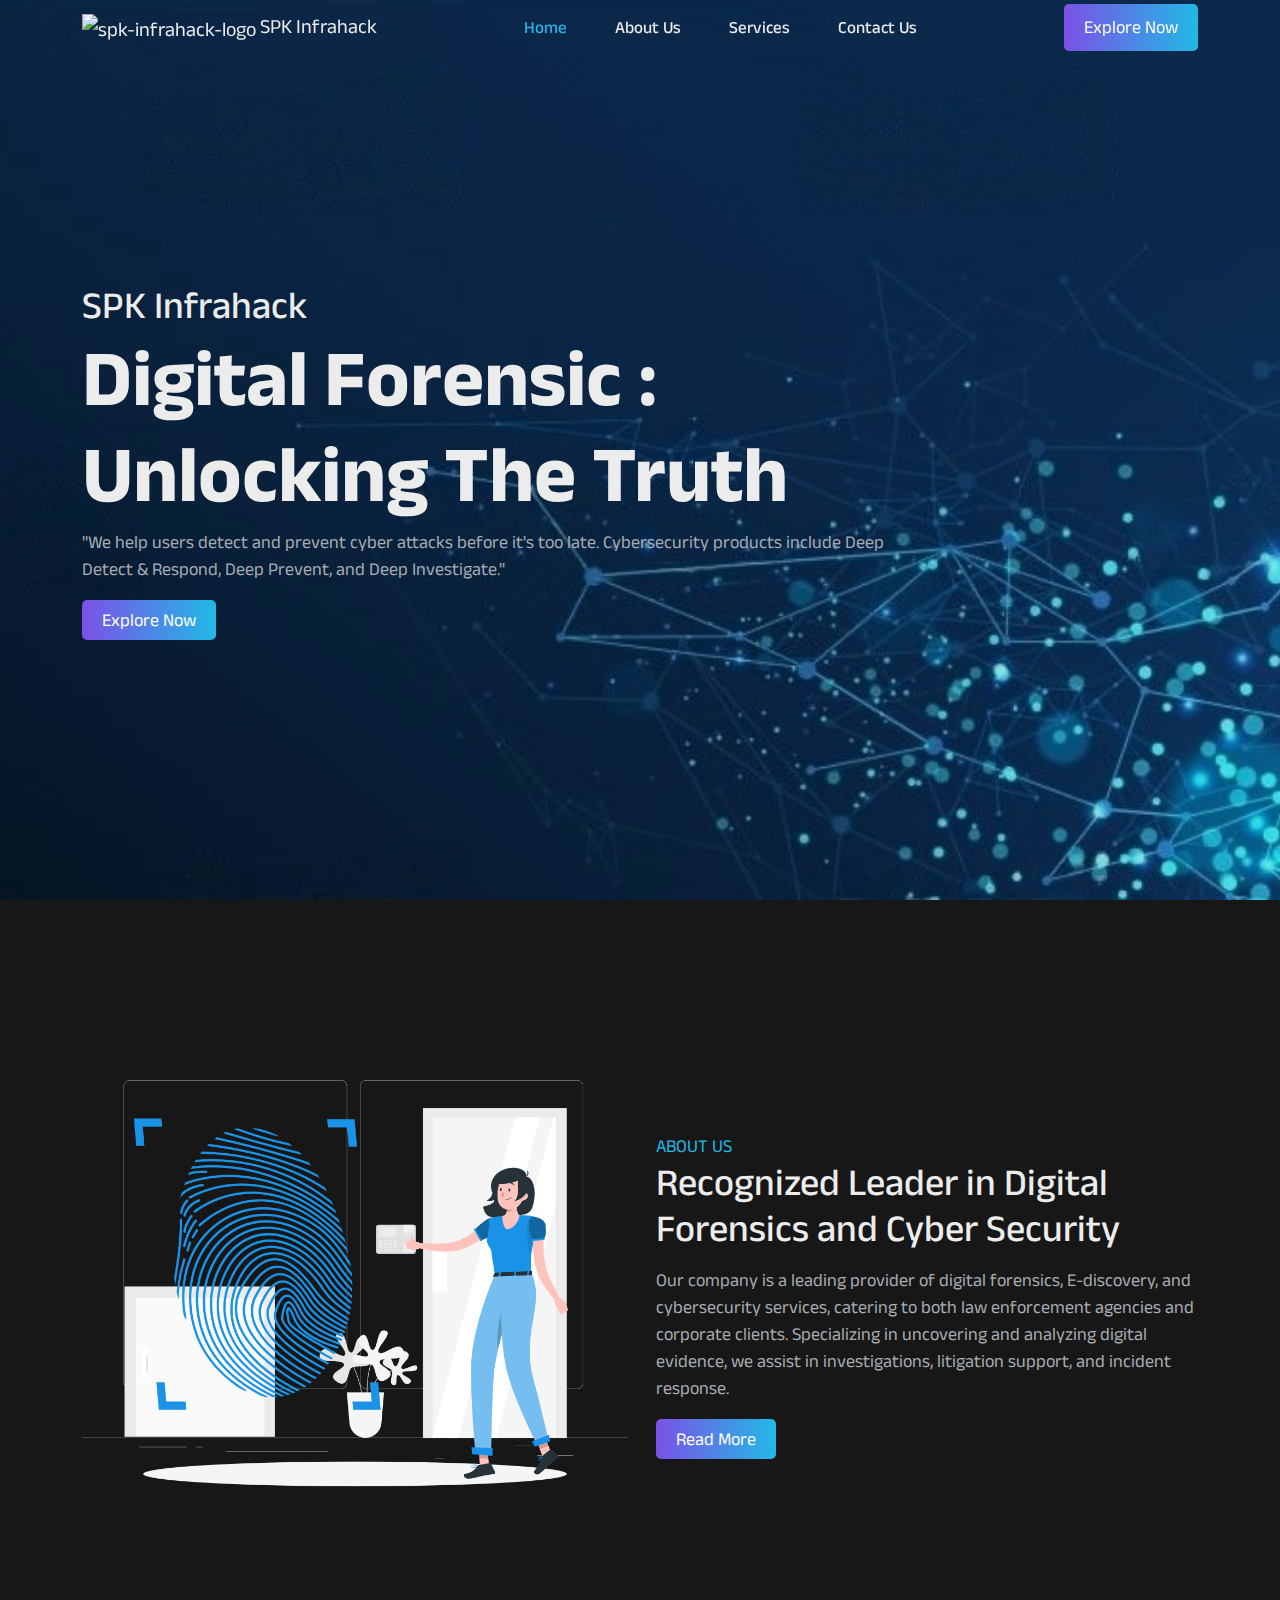
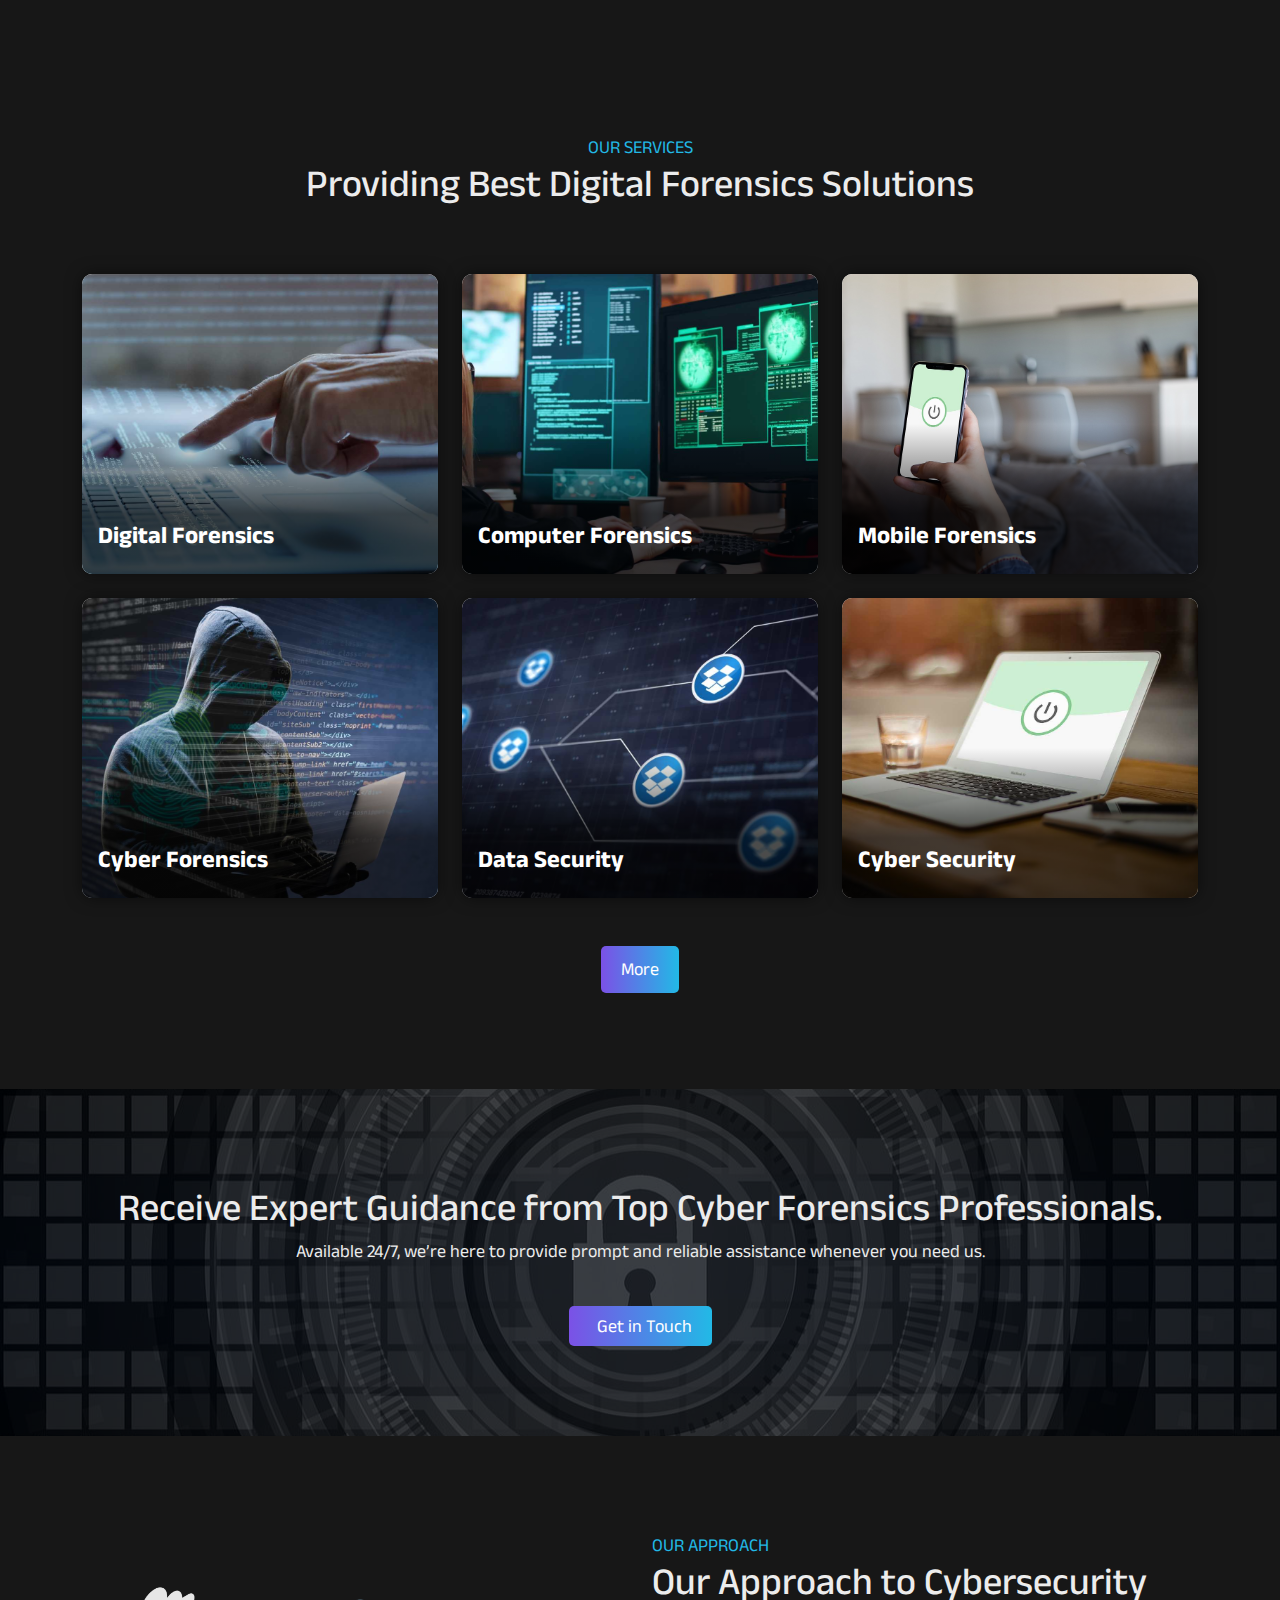
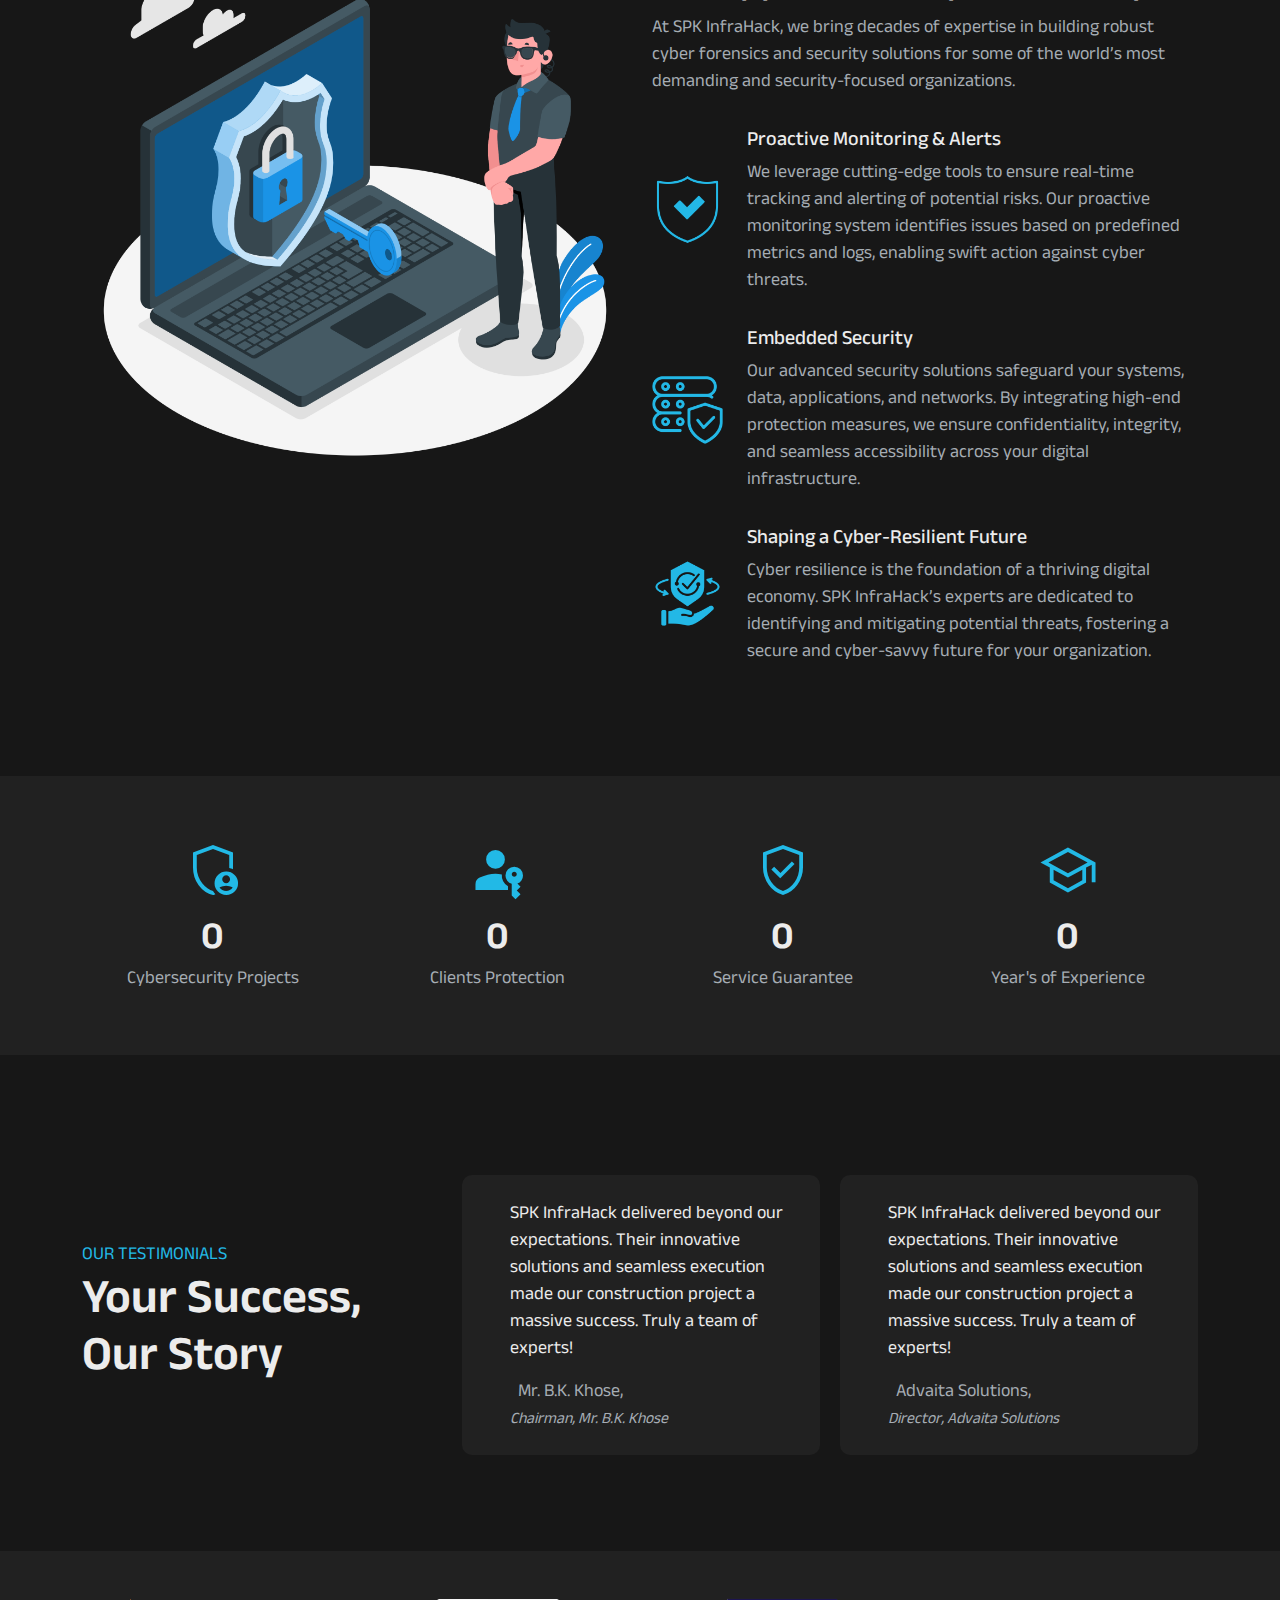
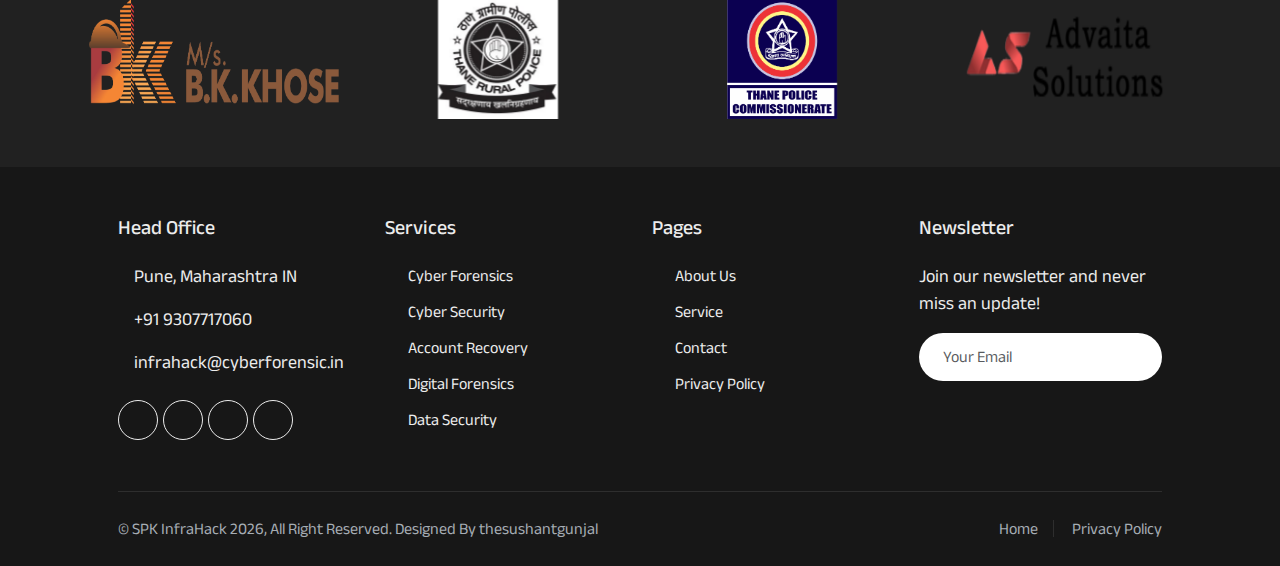
==== commit 904fbf96: "update" ====
--- a/index.html
+++ b/index.html
@@ -1,108 +1,584 @@
-<!DOCTYPE html>
+<!doctype html>
 <html lang="en">
 
 <head>
-    <meta charset="UTF-8">
-    <meta name="viewport" content="width=device-width, initial-scale=1.0">
-    <title>Site Maintenance</title>
-    <link href="https://fonts.googleapis.com/css?family=Open+Sans:300,400,700" rel="stylesheet">
-    <style>
-        html,
-        body {
-            padding: 0;
-            margin: 0;
-            width: 100%;
-            height: 100%;
-        }
-
-        * {
-            box-sizing: border-box;
-        }
-
-        body {
-            text-align: center;
-            padding: 0;
-            background: #d6433b;
-            color: #fff;
-            font-family: Open Sans;
-        }
-
-        h1 {
-            font-size: 50px;
-            font-weight: 100;
-            text-align: center;
-        }
-
-        body {
-            font-family: Open Sans;
-            font-weight: 100;
-            font-size: 20px;
-            color: #fff;
-            text-align: center;
-            display: -webkit-box;
-            display: -ms-flexbox;
-            display: flex;
-            -webkit-box-pack: center;
-            -ms-flex-pack: center;
-            justify-content: center;
-            -webkit-box-align: center;
-            -ms-flex-align: center;
-            align-items: center;
-        }
-
-        article {
-            display: block;
-            width: 700px;
-            padding: 50px;
-            margin: 0 auto;
-        }
-
-        a {
-            text-decoration: none;
-            color: #fff;
-            font-weight: bold;
-        }
-
-        a:hover {
-            text-decoration: none;
-        }
-
-        svg {
-            width: 75px;
-            margin-top: 1em;
-        }
-    </style>
-
+    <meta charset="utf-8">
+    <meta name="viewport" content="width=device-width, initial-scale=1">
+    <meta name="robots" content="index, follow">
+    <meta name="description" content="SPK Cyber Forensic offers expert cyber security, forensic investigation, and data protection services. Safeguard your digital assets with cutting-edge solutions and 24/7 support. Visit us for reliable & best cyber security service provider in pune." />
+    <meta name="keywords"
+        content="SPK Infrahack, Cyber Forensics, Digital Forensics, Cyber Crime Investigation, Cyber Security Services, Data Recovery, SPK Cyber Forensic, Cyber Threat Protection, best cyber security service providers in pune">
+    <link rel="canonical" href="https://spkcyberforensic.in/">
+    <link rel="icon" href="https://spkcyberforensic.in/assets/images/spk-logo.png" type="image/x-icon">
+    <meta name="author" content="thesushantgunjal">
+
+    <!-- open graph tags -->
+    <meta property="og:title" content="SPK Infrahack | Recognized Leader in Digital Forensics and Cyber Security." />
+    <meta property="og:description"
+        content="SPK Cyber Forensics offers expert cyber crime investigation, data recovery, cyber security audits, and digital forensics services to safeguard individuals and businesses from cyber threats." />
+    <meta property="og:image" content="https://spkcyberforensic.in/assets/images/meta/spk-infrahack-facebook.png" />
+    <meta property="og:image:width" content="1200" />
+    <meta property="og:image:height" content="630" />
+    <meta property="og:image:alt" content="SPK Infrahack Logo" />
+    <meta property="og:url" content="https://spkcyberforensic.in/" />
+    <meta property="og:type" content="website" />
+
+    <!-- Open Graph Tags for LinkedIn -->
+    <meta property="og:title" content="SPK Infrahack | Recognized Leader in Cyber Security and Digital Forensics" />
+    <meta property="og:type" content="website" />
+    <meta property="og:image" content="https://spkcyberforensic.in/assets/images/meta/spk-infrahack-linkedin.png" />
+    <meta property="og:image:width" content="1200" />
+    <meta property="og:image:height" content="627" />
+    <meta property="og:image:alt" content="SPK Infrahack Logo" />
+    <meta property="og:description"
+        content="SPK Cyber Forensics delivers expert cyber crime investigations, data recovery, digital forensics, and cyber security audits to protect businesses and individuals from cyber threats." />
+    <meta property="og:url" content="https://spkcyberforensic.in/" />
+    <meta property="article:author" content="SPK Infrahack Team" />
+    <meta property="article:published_time" content="2024-06-17T10:00:00Z" />
+
+    <!-- Twitter Card Tags -->
+    <meta name="twitter:card" content="summary_large_image">
+    <meta name="twitter:title" content="SPK Infrahack | Recognized Leader in Digital Forensics and Cyber Security.">
+    <meta name="twitter:description"
+        content="SPK Cyber Forensics offers expert cyber crime investigation, data recovery, cyber security audits, and digital forensics services to safeguard individuals and businesses from cyber threats.">
+    <meta name="twitter:image" content="https://spkcyberforensic.in/assets/images/meta/spk-infrahack-facebook.png">
+
+    <title>SPK Infrahack | Recognized Leader in Cyber Security and Digital Forensics</title>
+    <link rel="stylesheet" href="assets/css/style.css">
+    <link rel="stylesheet" href="assets/css/media-query.css">
+    <!-- AOS CDN -->
+    <link rel="stylesheet" href="https://unpkg.com/aos@next/dist/aos.css" />
+    <!-- Google Icons -->
+    <link href="https://fonts.googleapis.com/css2?family=Material+Symbols+Outlined" rel="stylesheet" />
+    <!-- swiper js cdn -->
+    <link rel="stylesheet" href="https://unpkg.com/swiper/swiper-bundle.min.css" />
+    <!-- Google Font - Anek Latin -->
+    <link rel="preconnect" href="https://fonts.googleapis.com">
+    <link rel="preconnect" href="https://fonts.gstatic.com" crossorigin>
+    <link href="https://fonts.googleapis.com/css2?family=Anek+Latin:wght@100..800&display=swap" rel="stylesheet">
+    <!-- Bootstrap v5.3.3 cdn -->
+    <link href="https://cdn.jsdelivr.net/npm/bootstrap@5.3.3/dist/css/bootstrap.min.css" rel="stylesheet"
+        integrity="sha384-QWTKZyjpPEjISv5WaRU9OFeRpok6YctnYmDr5pNlyT2bRjXh0JMhjY6hW+ALEwIH" crossorigin="anonymous">
 </head>
 
 <body>
-    <article>
-        <svg xmlns="http://www.w3.org/2000/svg" viewBox="0 0 202.24 202.24">
-            <defs>
-                <style>
-                    .cls-1 {
-                        fill: #fff;
-                    }
-                </style>
-            </defs>
-            <title>Asset 3</title>
-            <g id="Layer_2" data-name="Layer 2">
-                <g id="Capa_1" data-name="Capa 1">
-                    <path class="cls-1"
-                        d="M101.12,0A101.12,101.12,0,1,0,202.24,101.12,101.12,101.12,0,0,0,101.12,0ZM159,148.76H43.28a11.57,11.57,0,0,1-10-17.34L91.09,31.16a11.57,11.57,0,0,1,20.06,0L169,131.43a11.57,11.57,0,0,1-10,17.34Z" />
-                    <path class="cls-1"
-                        d="M101.12,36.93h0L43.27,137.21H159L101.13,36.94Zm0,88.7a7.71,7.71,0,1,1,7.71-7.71A7.71,7.71,0,0,1,101.12,125.63Zm7.71-50.13a7.56,7.56,0,0,1-.11,1.3l-3.8,22.49a3.86,3.86,0,0,1-7.61,0l-3.8-22.49a8,8,0,0,1-.11-1.3,7.71,7.71,0,1,1,15.43,0Z" />
-                </g>
-            </g>
-        </svg>
-        <h1>We&rsquo;ll be back soon!</h1>
-        <div>
-            <p>Sorry for the inconvenience. We&rsquo;re performing some maintenance at the moment. If you need to you
-                can always follow us on <a href="https://www.linkedin.com/company/spk-infrahack-cyber-forensics-investigation-data-security-services-pvt-ltd/">LinkedIn</a> for updates, otherwise we&rsquo;ll
-                be back up shortly!</p>
-            <p>&mdash; The SPK Infrahack Team</p>
-        </div>
-    </article>
+    <!-- preloader -->
+    <div id="preloader"></div>
+
+    <!-- landing page start -->
+    <div class="landing-page">
+        <!-- navbar -->
+        <nav class="navbar bg-transparent navbar-expand-lg sticky-top py-1">
+            <div class="container">
+                <a class="navbar-brand overflow-hidden txt-white" href="index.html">
+                    <img src="assets/images/spk-logo.png" width="70" height="auto" alt="spk-infrahack-logo">
+                    <span> SPK Infrahack</span>
+                </a>
+                <button class="navbar-toggler rounded-0  shadow-none border-0" type="button" data-bs-toggle="offcanvas"
+                    data-bs-target="#offcanvasNavbar" aria-controls="offcanvasNavbar" aria-label="Toggle navigation">
+                    <span class="navbar-toggler-icon"></span>
+                </button>
+                <div class="sidebar w-100 offcanvas offcanvas-start bg-color1" tabindex="-1" id="offcanvasNavbar"
+                    aria-labelledby="offcanvasNavbarLabel">
+                    <div class="offcanvas-header shadow py-2">
+                        <a class="navbar-brand txt-white overflow-hidden" href="index.html">
+                            <img src="assets/images/spk-logo.png" class="img-fluid" alt="spk-infrahack-logo">
+                            <span class="fs-1">SPK Infrahack</span>
+                        </a>
+                        <button type="button" class="btn-close bg-white me-2 border-0" data-bs-dismiss="offcanvas"
+                            aria-label="Close">
+                        </button>
+                    </div>
+                    <div class="offcanvas-body d-flex flex-column  flex-lg-row   ">
+                        <ul class="navbar-nav  justify-content-center align-items-center  flex-grow-1 pe-3">
+                            <li class="nav-item mx-3">
+                                <a class="nav-link txt-white active" aria-current="page" href="index.html">Home</a>
+                            </li>
+                            <li class="nav-item mx-3">
+                                <a class="nav-link txt-white" href="about.html">About Us</a>
+                            </li>
+                            <li class="nav-item mx-3">
+                                <a class="nav-link txt-white" href="services.html">Services</a>
+                            </li>
+                            <li class="nav-item mx-3">
+                                <a class="nav-link txt-white" href="contact.html">Contact Us</a>
+                            </li>
+                        </ul>
+                        <div class="d-flex btn_hide" id="btn_hide">
+                            <a href="services.html" class="bttn" aria-label="Explore to SPK Infrahack">Explore Now</a>
+                        </div>
+                    </div>
+                </div>
+            </div>
+        </nav>
+
+        <!-- home -->
+        <div class="container d-flex align-items-center h-100">
+            <div class="row">
+                <div class="home">
+                    <p class="txt-sub-title">SPK Infrahack</p>
+                    <h1 class="txt-title">Digital Forensic : <br> Unlocking The Truth</h1>
+                    <p class="w-75 mb-4 home-content">"We help users detect and prevent cyber attacks before it's too
+                        late. Cybersecurity products include Deep Detect & Respond, Deep Prevent, and Deep Investigate."
+                    </p>
+                    <a href="services.html" class="bttn" aria-label="Explore to SPK Infrahack">Explore Now</a>
+                </div>
+            </div>
+        </div>
+    </div>
+
+    <!-- about section start -->
+    <div class="container about py-5">
+        <div class="row py-5">
+            <div class="col-md-12 col-sm-12 col-lg-6 py-4">
+                <div>
+                    <img src="assets/images/illustrations/Fingerprint-rafiki.png" class="img-fluid about-img "
+                        alt="About us images for SPK Infrahack">
+                </div>
+            </div>
+            <div class="col-md-12 col-sm-12 col-lg-6 py-4 px-3 d-flex align-items-center">
+                <div>
+                    <p class="m-0 sub-head">ABOUT US</p>
+                    <h4 class="txt-sub-title mb-3">Recognized Leader in Digital Forensics and Cyber Security</h4>
+                    <p class="mb-4">Our company is a leading provider of digital forensics, E-discovery, and
+                        cybersecurity services, catering to both law enforcement agencies and corporate clients.
+                        Specializing in uncovering and analyzing digital evidence, we assist in investigations,
+                        litigation support, and incident response.</p>
+                    <a href="about.html" class="bttn" aria-label="About SPK Infrahack">Read More</a>
+                </div>
+            </div>
+        </div>
+    </div>
+
+    <!-- service section start -->
+    <div class="container service py-5">
+        <p class="mb-0 sub-head text-center">OUR SERVICES</p>
+        <h5 class="txt-sub-title text-center">Providing Best Digital Forensics Solutions</h5>
+        <div class="row py-5">
+            <div class="col-md-6 col-sm-12 col-lg-4 col-12 mt-4">
+                <div class="service-card">
+                    <a href="services.html" class="service-card__card-link" aria-label="Learn More Services"></a>
+                    <img src="assets/images/services/digital-forensics-service-img.jpg"
+                        alt="Digital Forensics, spkcyberforensic" class="service-card__image">
+                    <div class="service-card__text-wrapper">
+                        <h2 class="service-card__title">Digital Forensics</h2>
+                        <div class="service-card__details-wrapper">
+                            <p class="service-card__excerpt">We provide digital forensic services involve identifying,
+                                preserving, and analyzing&hellip;</p>
+                            <a href="services.html" class="service-card__read-more"
+                                aria-label="Learn More Services">Learn more <i class="fa-solid fa-caret-right"></i></a>
+                        </div>
+                    </div>
+                </div>
+            </div>
+            <div class="col-md-6 col-sm-12 col-lg-4 col-12 mt-4">
+                <div class="service-card">
+                    <a href="services.html" class="service-card__card-link" aria-label="Learn More Services"></a>
+                    <img src="assets/images/services/computer-forensics.jpg" alt="computer forensics, spkcyberforensic"
+                        class="service-card__image">
+                    <div class="service-card__text-wrapper">
+                        <h2 class="service-card__title">Computer Forensics</h2>
+                        <div class="service-card__details-wrapper">
+                            <p class="service-card__excerpt">Computer forensics services involve recovering, analyzing,
+                                and preserving&hellip;</p>
+                            <a href="services.html" class="service-card__read-more"
+                                aria-label="Learn More Services">Learn more <i class="fa-solid fa-caret-right"></i></a>
+                        </div>
+                    </div>
+                </div>
+            </div>
+            <div class="col-md-6 col-sm-12 col-lg-4 col-12 mt-4">
+                <div class="service-card">
+                    <a href="services.html" class="service-card__card-link" aria-label="Learn More Services"></a>
+                    <img src="assets/images/services/mobile-forensics.jpg" alt="mobile forensics, spkcyberforensic"
+                        class="service-card__image">
+                    <div class="service-card__text-wrapper">
+                        <h2 class="service-card__title">Mobile Forensics</h2>
+                        <div class="service-card__details-wrapper">
+                            <p class="service-card__excerpt">Mobile forensics services involve extracting, analyzing,
+                                and preserving data from&hellip;</p>
+                            <a href="services.html" class="service-card__read-more"
+                                aria-label="Learn More Services">Learn more <i class="fa-solid fa-caret-right"></i></a>
+                        </div>
+                    </div>
+                </div>
+            </div>
+            <div class="col-md-6 col-sm-12 col-lg-4 col-12 mt-4">
+                <div class="service-card">
+                    <a href="services.html" class="service-card__card-link" aria-label="Learn More Services"></a>
+                    <img src="assets/images/services/cyber-forensics.jpg" alt="cyber forensic, spkcyberforensic"
+                        class="service-card__image">
+                    <div class="service-card__text-wrapper">
+                        <h2 class="service-card__title">Cyber Forensics</h2>
+                        <div class="service-card__details-wrapper">
+                            <p class="service-card__excerpt">Lorem ipsum dolor sit amet consectetur adipisicing elit.
+                                Fuga, quia.&hellip;</p>
+                            <a href="services.html" class="service-card__read-more"
+                                aria-label="Learn More Services">Learn more <i class="fa-solid fa-caret-right"></i></a>
+                        </div>
+                    </div>
+                </div>
+            </div>
+            <div class="col-md-6 col-sm-12 col-lg-4 col-12 mt-4">
+                <div class="service-card">
+                    <a href="services.html" class="service-card__card-link" aria-label="Learn More Services"></a>
+                    <img src="assets/images/services/data-security.jpg" alt="data security, spkcyberforensic"
+                        class="service-card__image">
+                    <div class="service-card__text-wrapper">
+                        <h2 class="service-card__title">Data Security</h2>
+                        <div class="service-card__details-wrapper">
+                            <p class="service-card__excerpt">Lorem ipsum dolor sit amet consectetur adipisicing elit.
+                                Fuga, quia.&hellip;</p>
+                            <a href="services.html" class="service-card__read-more"
+                                aria-label="Learn More Services">Learn more <i class="fa-solid fa-caret-right"></i></a>
+                        </div>
+                    </div>
+                </div>
+            </div>
+            <div class="col-md-6 col-sm-12 col-lg-4 col-12 mt-4">
+                <div class="service-card">
+                    <a href="services.html" class="service-card__card-link" aria-label="Learn More Services"></a>
+                    <img src="assets/images/services/cyber-security.jpg" alt="cyber security, spkcyberforensic"
+                        class="service-card__image">
+                    <div class="service-card__text-wrapper">
+                        <h2 class="service-card__title">Cyber Security</h2>
+                        <div class="service-card__details-wrapper">
+                            <p class="service-card__excerpt">Lorem ipsum dolor sit amet consectetur adipisicing elit.
+                                Fuga, quia.&hellip;</p>
+                            <a href="services.html" class="service-card__read-more"
+                                aria-label="Learn More Services">Learn more <i class="fa-solid fa-caret-right"></i></a>
+                        </div>
+                    </div>
+                </div>
+            </div>
+            <div class="mt-5 d-flex justify-content-center">
+                <a href="services.html" class="bttn text-center" aria-label="More Services">More</a>
+            </div>
+        </div>
+
+    </div>
+
+    <!-- banner -->
+    <div class="banner">
+        <div class="container py-5">
+            <div class="row text-center py-5">
+                <div>
+                    <h1 class="txt-sub-title mb-2">Receive Expert Guidance from Top Cyber Forensics Professionals.</h1>
+                    <p class="mb-5"> Available 24/7, we’re here to provide prompt and reliable assistance whenever you
+                        need us.</p>
+                    <a href="https://wa.me/919307717060?text=Hello%20there!" class="bttn"
+                        aria-label="Get in touch with WhatsApp" target="_blank" rel="noopener noreferrer">
+                        <i class="fa-brands fa-whatsapp me-2"></i> Get in Touch
+                    </a>
+                </div>
+            </div>
+        </div>
+    </div>
+
+    <!-- approach -->
+    <div class="container py-5">
+        <div class="row py-5">
+            <div class="col-md-12 col-sm-12 col-lg-6 col-12">
+                <div>
+                    <img src="assets/images/illustrations/Security-amico.png" class="img-fluid w-100 h-auto"
+                        alt="SPK infrahack, SPK Approach, Illustration of a security professional standing next to a laptop with a shield and key, symbolizing cybersecurity and data protection services.">
+                </div>
+            </div>
+            <div class="col-md-12 col-sm-12 col-lg-6 col-12">
+                <div>
+                    <p class="m-0 sub-head">OUR APPROACH</p>
+                    <h2 class="txt-sub-title mb-2">Our Approach to Cybersecurity</h2>
+                    <p>At SPK InfraHack, we bring decades of expertise in building robust cyber forensics and security
+                        solutions for some of the world’s most demanding and security-focused organizations.</p>
+                    <div class="row">
+                        <div class="col-md-2 col-12 d-flex align-items-center">
+                            <img src="assets/images/illustrations/shield.png" class="img-fluid approach-icons"
+                                alt="SPK Approch  images">
+                        </div>
+                        <div class="col-md-10 col-12 d-flex align-items-center">
+                            <div class="pt-3">
+                                <h5 class="txt-white">Proactive Monitoring & Alerts</h5>
+                                <p>We leverage cutting-edge tools to ensure real-time tracking and alerting of potential
+                                    risks. Our proactive monitoring system identifies issues based on predefined metrics
+                                    and logs, enabling swift action against cyber threats.</p>
+                            </div>
+                        </div>
+                    </div>
+                    <div class="row">
+                        <div class="col-md-2 col-12 d-flex align-items-center">
+                            <img src="assets/images/illustrations/secure.png" class="img-fluid approach-icons"
+                                alt="SPK Approch  images">
+                        </div>
+                        <div class="col-md-10 col-12 d-flex align-items-center">
+                            <div class="pt-3">
+                                <h5 class="txt-white">Embedded Security</h5>
+                                <p>Our advanced security solutions safeguard your systems, data, applications, and
+                                    networks. By integrating high-end protection measures, we ensure confidentiality,
+                                    integrity, and seamless accessibility across your digital infrastructure.</p>
+                            </div>
+                        </div>
+                    </div>
+                    <div class="row">
+                        <div class="col-md-2 col-12 d-flex align-items-center">
+                            <img src="assets/images/illustrations/consulting.png" class="img-fluid approach-icons"
+                                alt="SPK Approch  images">
+                        </div>
+                        <div class="col-md-10 col-12 d-flex align-items-center">
+                            <div class="pt-3">
+                                <h5 class="txt-white">Shaping a Cyber-Resilient Future</h5>
+                                <p>Cyber resilience is the foundation of a thriving digital economy. SPK InfraHack’s
+                                    experts are dedicated to identifying and mitigating potential threats, fostering a
+                                    secure and cyber-savvy future for your organization.</p>
+                            </div>
+                        </div>
+                    </div>
+                </div>
+            </div>
+        </div>
+    </div>
+
+    <!-- counter -->
+    <div class="counter py-5">
+        <div class="container counter" id="counter-section">
+            <div class="row ">
+                <div class="col-md-6 col-sm-12 col-lg-3 col-12 text-center my-3">
+                    <div>
+                        <span class="material-symbols-outlined">admin_panel_settings</span>
+                        <div class="counter-txt-title count" data-target="50">0</div>
+                        <p class="mb-0">Cybersecurity Projects</p>
+                    </div>
+                </div>
+                <div class="col-md-6 col-sm-12 col-lg-3 col-12 text-center my-3">
+                    <div>
+                        <span class="material-symbols-outlined">
+                            passkey
+                        </span>
+                        <div class="counter-txt-title count" data-target="50">0</div>
+                        <p class="mb-0">Clients Protection</p>
+                    </div>
+                </div>
+                <div class="col-md-6 col-sm-12 col-lg-3 col-12 text-center my-3">
+                    <div>
+                        <span class="material-symbols-outlined">verified_user</span>
+                        <div class="counter-txt-title count" data-target="100">0</div>
+                        <p class="mb-0">Service Guarantee</p>
+                    </div>
+                </div>
+                <div class="col-md-6 col-sm-12 col-lg-3 col-12 text-center my-3">
+                    <div>
+                        <span class="material-symbols-outlined">school</span>
+                        <div class="counter-txt-title count" data-target="01">0</div>
+                        <p class="mb-0">Year's of Experience</p>
+                    </div>
+                </div>
+            </div>
+        </div>
+    </div>
+
+    <!-- testimonials -->
+    <div class="testimonials py-5">
+        <div class="container my-5">
+            <div class="row">
+                <div class="col-md-12 col-sm-12 col-lg-4 col-12 mt-4 d-flex align-items-center">
+                    <div>
+                        <p class="m-0 sub-head">OUR TESTIMONIALS</p>
+                        <h1 class="test-txt-title">Your Success, Our Story</h1>
+                    </div>
+                </div>
+                <div class="col-md-12 col-sm-12 col-lg-8 col-12 mt-4">
+                    <div class="row g-0">
+                        <div class="swiper-container test-slider overflow-hidden">
+                            <div class="swiper-wrapper test ">
+                                <div class="swiper-slide">
+                                    <div class="test-card ps-5 pe-3 pt-4 pb-2">
+                                        <i class="fa-solid fa-quote-left mb-3"></i>
+                                        <p class="txt-white">SPK InfraHack delivered beyond our expectations. Their
+                                            innovative solutions and seamless execution made our construction project a
+                                            massive success. Truly a team of experts!</p>
+                                        <p><i class="fa-solid fa-minus me-2"></i><span>Mr. B.K. Khose,<br><small
+                                                    class="fst-italic">Chairman, Mr. B.K. Khose</small></span></p>
+                                    </div>
+                                </div>
+                                <div class="swiper-slide">
+                                    <div class="test-card ps-5 pe-3 pt-4 pb-2">
+                                        <i class="fa-solid fa-quote-left mb-3"></i>
+                                        <p class="txt-white">SPK InfraHack delivered beyond our expectations. Their
+                                            innovative solutions and seamless execution made our construction project a
+                                            massive success. Truly a team of experts!</p>
+                                        <p><i class="fa-solid fa-minus me-2"></i><span>Advaita Solutions,<br><small
+                                                    class="fst-italic">Director, Advaita Solutions</small></span></p>
+                                    </div>
+                                </div>
+                                <div class="swiper-slide">
+                                    <div class="test-card ps-5 pe-3 pt-4 pb-2">
+                                        <i class="fa-solid fa-quote-left mb-3"></i>
+                                        <p class="txt-white">SPK InfraHack delivered beyond our expectations. Their
+                                            innovative solutions and seamless execution made our construction project a
+                                            massive success. Truly a team of experts!</p>
+                                        <p><i class="fa-solid fa-minus me-2"></i><span>Ankit Sharma,<br><small
+                                                    class="fst-italic">Director, Skyline Enterprises</small></span></p>
+                                    </div>
+                                </div>
+                            </div>
+                        </div>
+                    </div>
+                </div>
+            </div>
+        </div>
+    </div>
+
+    <!-- clients -->
+    <div class="clients">
+        <div class="container">
+            <div class="row">
+                <div class="swiper-container brand-slider py-5 overflow-hidden">
+                    <div class="swiper-wrapper text-center">
+                        <div class="swiper-slide d-flex justify-content-center">
+                            <img class="img-fluid" src="assets/images/clients/client-logo (2).png" width="250"
+                                height="auto" alt="">
+                        </div>
+                        <div class="swiper-slide d-flex justify-content-center">
+                            <img class="img-fluid" src="assets/images/clients/client-logo (1).jpg" width="120"
+                                height="auto" alt="">
+                        </div>
+                        <div class="swiper-slide d-flex justify-content-center">
+                            <img class="img-fluid" src="assets/images/clients/client-logo (1).png" width="110"
+                                height="auto" alt="">
+                        </div>
+                        <div class="swiper-slide d-flex justify-content-center">
+                            <img class="img-fluid" src="assets/images/clients/client-logo (3).png" width="200"
+                                height="auto" alt="">
+                        </div>
+                        <div class="swiper-slide d-flex justify-content-center">
+                            <img class="img-fluid" src="assets/images/clients/client-logo (4).png" width="80"
+                                height="auto" alt="">
+                        </div>
+                        <div class="swiper-slide d-flex justify-content-center">
+                            <img class="img-fluid" src="assets/images/clients/client-logo (2).jpg" width="130"
+                                height="auto" alt="">
+                        </div>
+                        <div class="swiper-slide d-flex justify-content-center">
+                            <img class="img-fluid" src="assets/images/clients/client-logo (5).png" width="120"
+                                height="auto" alt="">
+                        </div>
+
+                    </div>
+                </div>
+            </div>
+        </div>
+    </div>
+
+    <!-- Footer Start -->
+    <div class="container-fluid footer">
+        <div class="container py-5 px-lg-5">
+            <div class="row g-4">
+                <div class="col-md-6 col-lg-3 social">
+                    <p class="section-title txt-white h5 mb-4">Head Office<span></span></p>
+                    <p><i class="fa-solid fa-location-dot me-3"></i>
+                        Pune, Maharashtra IN</p>
+                    <p><i class="fa-solid fa-phone me-3"></i><a class="text-decoration-none txt-white"
+                            href="tel:+919307717060">+91
+                            9307717060</a></p>
+                    <p><i class="fa-solid fa-envelope me-3"></i><a class="text-decoration-none txt-white"
+                            href="mailto:infrahack@cyberforensic.in">infrahack@cyberforensic.in</a></p>
+                    <div class="d-flex pt-2">
+                        <a class="btn btn-outline-light btn-social" href="#" target="_blank"
+                            aria-label="social media profile"><i class="fab fa-twitter"></i></a>
+                        <a class="btn btn-outline-light btn-social" href="#" target="_blank"
+                            aria-label="social media profile"><i class="fab fa-facebook-f"></i></a>
+                        <a class="btn btn-outline-light btn-social"
+                            href="https://www.instagram.com/spk_cyber_forensics/" target="_blank"
+                            aria-label="social media profile"><i class="fab fa-instagram"></i></a>
+                        <a class="btn btn-outline-light btn-social"
+                            href="https://www.linkedin.com/company/spk-infrahack-cyber-forensics-investigation-data-security-services-pvt-ltd/"
+                            target="_blank" aria-label="social media profile"><i class="fab fa-linkedin-in"></i></a>
+                    </div>
+                </div>
+                <div class="col-md-6 col-lg-3">
+                    <p class="section-title txt-white h5 mb-4">Services<span></span></p>
+                    <a class="btn btn-link text-decoration-none" aria-label="service page" href="services.html">Cyber
+                        Forensics</a>
+                    <a class="btn btn-link text-decoration-none" aria-label="service page" href="services.html">Cyber
+                        Security</a>
+                    <a class="btn btn-link text-decoration-none" aria-label="service page" href="services.html">Account
+                        Recovery</a>
+                    <a class="btn btn-link text-decoration-none" aria-label="service page" href="services.html">Digital
+                        Forensics</a>
+                    <a class="btn btn-link text-decoration-none" aria-label="service page" href="services.html">Data
+                        Security</a>
+                </div>
+                <div class="col-md-6 col-lg-3">
+                    <p class="section-title txt-white h5 mb-4">Pages<span></span></p>
+                    <a class="btn btn-link text-decoration-none" aria-label="website pages" href="about.html">About
+                        Us</a>
+                    <a class="btn btn-link text-decoration-none" aria-label="website pages"
+                        href="services.html">Service</a>
+                    <a class="btn btn-link text-decoration-none" aria-label="website pages"
+                        href="contact.html">Contact</a>
+                    <a class="btn btn-link text-decoration-none" aria-label="website pages"
+                        href="privacy_policy.html">Privacy Policy</a>
+                </div>
+                <div class="col-md-6 col-lg-3 newsletter">
+                    <p class="section-title txt-white h5 mb-4">Newsletter<span></span></p>
+                    <p>Join our newsletter and never miss an update!</p>
+                    <div class="position-relative w-100 mt-3">
+                        <input class="form-control shadow-none border-0 rounded-pill w-100 ps-4 pe-5" type="email"
+                            placeholder="Your Email" style="height: 48px;">
+                        <button type="button" class="btn border-0 position-absolute top-0 end-0 mt-1 me-2"><i
+                                class="fa fa-paper-plane fs-4"></i></button>
+                    </div>
+                </div>
+            </div>
+        </div>
+        <div class="container px-lg-5">
+            <div class="copyright">
+                <div class="row">
+                    <div class="col-md-7 text-center text-md-start mb-3 mb-md-0">
+                        &copy; <a class="text-decoration-none" href="index.html">SPK InfraHack</a>
+                        <span id="year"></span>, All Right Reserved.
+                        Designed By <a class="text-decoration-none" target="_blank"
+                            href="https://thesushantgunjal.netlify.app/"
+                            aria-label="redirect to developers website">thesushantgunjal</a>
+                    </div>
+                    <div class="col-md-5 text-center text-md-end">
+                        <div class="footer-menu">
+                            <a href="index.html" aria-label="home page">Home</a>
+                            <a href="privacy_policy.html" aria-label="Privacy Policy">Privacy Policy</a>
+                        </div>
+                    </div>
+                </div>
+            </div>
+        </div>
+    </div>
+
+
+
+    <!-- Bootstrap v5.3.3 cdn -->
+    <script src="https://cdn.jsdelivr.net/npm/@popperjs/core@2.11.8/dist/umd/popper.min.js"
+        integrity="sha384-I7E8VVD/ismYTF4hNIPjVp/Zjvgyol6VFvRkX/vR+Vc4jQkC+hVqc2pM8ODewa9r"
+        crossorigin="anonymous"></script>
+    <script src="https://cdn.jsdelivr.net/npm/bootstrap@5.3.3/dist/js/bootstrap.min.js"
+        integrity="sha384-0pUGZvbkm6XF6gxjEnlmuGrJXVbNuzT9qBBavbLwCsOGabYfZo0T0to5eqruptLy"
+        crossorigin="anonymous"></script>
+    <!-- Font Awesome CDN -->
+    <script src="https://kit.fontawesome.com/e6b0e2e79d.js" crossorigin="anonymous"></script>
+    <!-- swiper js cdn -->
+    <script src="https://unpkg.com/swiper/swiper-bundle.min.js"></script>
+    <!-- AOS Script -->
+    <script src="https://unpkg.com/aos@next/dist/aos.js"></script>
+    <script src="assets/js/counter.js"></script>
+    <script src="assets/js/swiper.js"></script>
+    <script>
+        AOS.init();
+    </script>
+    <script>
+        document.getElementById('year').textContent = new Date().getFullYear();
+        // preloader
+        var loader = document.getElementById('preloader');
+        window.addEventListener('load', function() {
+            loader.style.display = 'none';
+        });
+    </script>
 </body>
 
 </html>--- a/assets/css/style.css
+++ b/assets/css/style.css
@@ -0,0 +1,555 @@
+:root {
+  --aero: #22B9E6ff;
+  --black: #000000ff;
+  --azul: #006EBAff;
+  --oxford-blue: #0D1F44ff;
+  --majorelle-blue: #7B51E6ff;
+  --bg-color1: #212121;
+  --bg-color2: #171717;
+  --bg-color3: #2f2f2f;
+  --text1: #a6adb4;
+  --text2: #ececec;
+}
+
+* {
+  font-family: "Anek Latin", sans-serif;
+  font-optical-sizing: auto;
+  font-style: normal;
+  font-variation-settings: "wdth" 100;
+  margin: 0px;
+  padding: 0px;
+  box-sizing: border-box;
+}
+
+body {
+  background-color: var(--bg-color2) !important;
+  color: var(--text1) !important;
+}
+#preloader {
+  background: var(--bg-color2) url(../images/infinite-spinner.svg) no-repeat center center;
+  height: 100vh;
+  width: 100%;
+  background-size: 7%;
+  position: fixed;
+  z-index: 9999;
+}
+.bg-color1 {
+  background-color: var(--bg-color1) !important;
+}
+.bg-color2 {
+  background-color: var(--bg-color2) !important;
+}
+.bg-color3 {
+  background-color: var(--bg-color3) !important;
+}
+
+p {
+  font-size: 18px;
+}
+
+.txt-spk {
+  color: var(--aero);
+}
+
+.txt-light {
+  color: var(--text1) !important;
+}
+
+.txt-white {
+  color: var(--text2) !important;
+}
+
+.txt-title {
+  color: var(--text2) !important;
+  font-size: 80px;
+  font-weight: 700;
+}
+
+.txt-sub-title {
+  color: var(--text2) !important;
+  font-size: 38px;
+  font-weight: 500;
+  margin-bottom: -5px;
+
+}
+
+.sub-head {
+  /* background: linear-gradient(45deg, var(--majorelle-blue), var(--aero)); */
+  color: var(--aero);
+  /* -webkit-background-clip: text; */
+  /* -webkit-text-fill-color: transparent; */
+  /* display: inline-block; */
+  /* color: var(--aero); */
+}
+
+
+.head {
+  position: relative;
+  background: url("../images/head1.jpeg");
+  background-size: cover;
+  background-position: center center;
+  background-repeat: no-repeat;
+  height: 350px;
+  justify-content: center;
+  overflow: hidden;
+  align-items: center;
+  z-index: 1;
+}
+
+.head::before {
+  content: "";
+  position: absolute;
+  top: 0;
+  left: 0;
+  width: 100%;
+  height: 100%;
+  background-color: rgba(0, 0, 0, 0.0);
+  z-index: -1;
+}
+
+
+/* landing page */
+.landing-page .navbar {
+  color: #fff !important;
+  color: var(--text1) !important;
+}
+.landing-page .navbar .sidebar img {
+  width: 100px !important;
+  height: auto !important;
+}
+.landing-page .navbar .sidebar .navbar-brand {
+color: var(--text2);
+}
+.landing-page .navbar .sidebar .btn-close {
+  /* color: var(--aero) !important; */
+}
+.landing-page .navbar .sidebar .nav-item a {
+  font-size: 24px;
+}
+
+.landing-page {
+  position: relative;
+  height: 100vh !important;
+  width: 100%;
+  overflow: hidden;
+}
+
+.landing-page::before {
+  content: '';
+  position: absolute;
+  top: 0;
+  left: 0;
+  height: 100vh !important;
+  width: 100%;
+  background-image: url(../images/head1.jpeg);
+  background-size: cover;
+  background-position: center;
+  opacity: 0.9;
+  z-index: -1;
+}
+
+.home {
+  /* margin-top: -1000px; */
+  margin-bottom: 100px;
+}
+
+.bttn {
+  padding: 10px 20px;
+  font-size: 18px;
+  color: #fff;
+  background: linear-gradient(90deg, var(--majorelle-blue), var(--aero));
+  border: none;
+  border-radius: 5px;
+  text-decoration: none;
+  cursor: pointer;
+}
+
+/*  */
+.enquiry_form {
+  background: var(--bg-color1);
+  border-radius: 20px;
+}
+
+.enquiry_form input::placeholder,
+.enquiry_form textarea::placeholder {
+  color: var(--text1) !important;
+  /* opacity: 1; */
+}
+
+.enquiry_form input:focus::placeholder {
+  color: var(--text1) !important;
+}
+
+.enquiry_form input,
+.enquiry_form textarea {
+  color: var(--text2) !important;
+}
+
+.enquiry_form .form-control {
+  border: none !important;
+  border-bottom: 2px solid var(--text1) !important;
+  border-radius: 0 !important;
+  box-shadow: none !important;
+  transition: border-color 0.3s ease !important;
+}
+
+.enquiry_form .form-control:focus {
+  border-color: var(--aero) !important;
+  box-shadow: none !important;
+  outline: none !important;
+}
+
+.enquiry_form select {
+  border-radius: none !important;
+}
+
+/* -------------about section ------------------ */
+.about .about-img {
+  border-radius: 20px 90px 20px 90px;
+}
+
+.material-symbols-outlined {
+  color: var(--aero);
+}
+
+/* ----------service section-----------------*/
+/* ----------service section-----------------*/
+/* ----------service section-----------------*/
+.service-card {
+  position: relative;
+  margin-top: 0px;
+  height: 300px;
+  width: 100%;
+  overflow: hidden;
+  border-radius: 10px 10px 10px 10px;
+  flex: 1;
+  min-width: 290px;
+  box-shadow: 0 0 1rem rgba(0, 0, 0, 0.5);
+  transition: transform 0.3s ease, box-shadow 0.3s ease;
+  background: #fff;
+}
+
+.service-card::before {
+  content: '';
+  position: absolute;
+  top: 0;
+  left: 0;
+  width: 100%;
+  height: 100%;
+  background: linear-gradient(to bottom, rgba(0, 0, 0, 0) 50%, rgba(0, 0, 0, 0.7) 80%);
+  z-index: 0;
+  pointer-events: none;
+}
+
+.service-card__card-link {
+  position: absolute;
+  top: 0;
+  left: 0;
+  width: 100%;
+  height: 100%;
+  z-index: 1;
+}
+
+.service-card__image {
+  width: 100%;
+  height: 100%;
+  object-fit: cover;
+  transition: transform 0.5s ease;
+  z-index: -1;
+}
+
+.service-card__text-wrapper {
+  position: absolute;
+  bottom: 0;
+  padding: 1rem;
+  color: white;
+  /* background: rgba(0, 0, 0, 0.4); */
+  transition: background 0.5s ease;
+  z-index: 2;
+}
+
+.service-card__title {
+  margin-bottom: 0.5rem;
+  transition: color 0.3s ease;
+  font-size: 1.5rem;
+  font-weight: bold;
+}
+
+.service-card__details-wrapper {
+  max-height: 0;
+  opacity: 0;
+  overflow: hidden;
+  transition: max-height 0.5s ease, opacity 0.5s ease;
+}
+
+.service-card:hover {
+  cursor: pointer;
+}
+
+.service-card:hover .service-card__details-wrapper {
+  max-height: 6rem;
+  /* Adjust based on your content */
+  opacity: 1;
+}
+
+.service-card:hover .service-card__text-wrapper {
+  background: rgba(0, 0, 0, 0.7);
+  padding-top: 165px;
+}
+
+.service-card:hover .service-card__title {
+  background: linear-gradient(45deg, var(--majorelle-blue), var(--aero));
+  -webkit-background-clip: text;
+  -webkit-text-fill-color: transparent;
+}
+
+.service-card:hover .service-card__image {
+  transform: scale(1.2);
+}
+
+.service-card__excerpt {
+  font-weight: 300;
+  margin-bottom: 0.5rem;
+}
+
+.service-card__read-more {
+  color: #fff;
+  text-decoration: none;
+  font-weight: bold;
+  display: inline-flex;
+  align-items: center;
+  transition: color 0.3s ease;
+}
+
+.service-card__read-more i {
+  margin-left: 0.2rem;
+  transition: margin-left 0.3s ease, color 0.3s ease;
+}
+
+.service-card:hover .service-card__read-more {
+  background: linear-gradient(45deg, var(--majorelle-blue), var(--aero));
+  -webkit-background-clip: text;
+  -webkit-text-fill-color: transparent;
+}
+
+.service-card:hover .service-card__read-more i {
+  margin-left: 0.5rem;
+}
+
+/* banner */
+.banner {
+  position: relative;
+  background: url("../images/banner.jpg");
+  background-size: cover;
+  background-position: center center;
+  background-repeat: no-repeat;
+  color: var(--text2);
+  justify-content: center;
+  overflow: hidden;
+  align-items: center;
+  z-index: 1;
+}
+
+.banner::before {
+  content: "";
+  position: absolute;
+  top: 0;
+  left: 0;
+  width: 100%;
+  height: 100%;
+  background-color: rgba(0, 0, 0, 0.7);
+  z-index: -1;
+}
+
+/* counter */
+.counter {
+  background: var(--bg-color1);
+}
+
+.counter .counter-txt-title {
+  color: var(--text2);
+  font-size: 38px;
+  font-weight: 600;
+}
+
+.counter span {
+  font-size: 60px;
+  color: var(--aero);
+}
+
+/* testimonials */
+.testimonials .test-txt-title {
+  color: var(--text2);
+  font-size: 48px;
+  font-weight: 600;
+}
+
+.testimonials .test-card {
+  background: var(--bg-color1);
+  border-radius: 10px 10px 10px 10px;
+}
+
+.testimonials .test-card .fa-quote-left {
+  font-size: 80px;
+  color: var(--aero);
+}
+
+/* clients */
+.clients {
+  background: var(--bg-color1);
+}
+
+.clients .swiper-slide img {
+  height: auto;
+}
+
+/*** Footer ***/
+
+
+
+.footer .btn.btn-social {
+  margin-right: 5px;
+  width: 40px;
+  height: 40px;
+  display: flex;
+  align-items: center;
+  justify-content: center;
+  color: var(--text2);
+  border: 1px solid var(--text2);
+  border-radius: 40px;
+  transition: .3s;
+}
+
+.footer .btn.btn-social:hover {
+  color: var(--bg-color1);
+  /* border-color:var(--aero) !important; */
+}
+
+.footer .btn.btn-link {
+  display: block;
+  margin-bottom: 10px;
+  padding: 0;
+  text-align: left;
+  color: var(--text2);
+  font-weight: normal;
+  transition: .3s;
+}
+
+.footer .btn.btn-link::before {
+  position: relative;
+  content: "\f105";
+  font-family: "Font Awesome 5 Free";
+  font-weight: 900;
+  margin-right: 10px;
+}
+
+.footer .btn.btn-link:hover {
+  letter-spacing: 1px;
+  box-shadow: none;
+  color: var(--aero);
+}
+
+.footer .copyright {
+  padding: 25px 0;
+  border-top: 1px solid rgba(256, 256, 256, .1);
+}
+
+.footer .copyright div {
+  color: var(--text1);
+}
+
+.footer .footer-menu a {
+  margin-right: 15px;
+  text-decoration: none;
+  padding-right: 15px;
+  border-right: 1px solid rgba(255, 255, 255, .1);
+}
+
+.footer .footer-menu a:last-child {
+  margin-right: 0;
+  padding-right: 0;
+  border-right: none;
+}
+
+.footer .copyright a:hover,
+.footer .footer-menu a:hover {
+  color: var(--aero) !important;
+}
+
+.footer .social p,
+.footer .newsletter p {
+  color: var(--text2);
+}
+
+.footer .newsletter .fa-paper-plane {
+  color: var(--aero);
+}
+
+.footer .newsletter button:hover .fa-paper-plane {
+  color: var(--azul);
+}
+
+.footer .copyright a {
+  color: var(--text1);
+}
+
+/* navbar */
+.navbar {
+  box-sizing: border-box;
+}
+
+.navbar .active {
+  color: var(--aero) !important;
+}
+
+.sidebar .btn-close {
+  outline: none !important;
+  box-shadow: none !important;
+}
+
+.offcanvas-header {
+  border-bottom: 3px solidvar(--aero);
+  box-sizing: border-box;
+}
+
+.nav-item .nav-link {
+  font-size: 17px !important;
+  font-weight: 500;
+}
+
+.nav-item .nav-link:hover {
+  color: var(--aero) !important;
+  transition: color 0.5s ease;
+}
+
+@media(max-width:667px) {
+  .navbar-brand img {
+    width: 100px !important;
+    height: auto !important;
+  }
+
+  .nav-item .nav-link {
+    font-size: 30px !important;
+    line-height: 60px !important;
+
+  }
+}
+
+/* breadcrumb */
+.breadcrumb-nav {
+  --bs-breadcrumb-divider: '>';
+}
+
+.breadcrumb .breadcrumb-item::before {
+  color: white !important;
+}
+
+.breadcrumb .breadcrumb-item,
+.breadcrumb .breadcrumb-item a {
+  color: white;
+}
+
+.breadcrumb .breadcrumb-item.active {
+  color: white;
+}
+
--- a/assets/css/media-query.css
+++ b/assets/css/media-query.css
@@ -0,0 +1,73 @@
+/* Extra small devices (phones, less than 576px) */
+@media (max-width: 575.98px) { 
+    .landing-page .home .txt-sub-title {
+        font-weight: normal;
+        font-size: 22px;
+    }
+    .landing-page .home .txt-title {
+        font-size: 45px;
+    }
+    .landing-page .home .home-content {
+        width: 100% !important;
+    }
+    .head .custom-toggler {
+        color: white; 
+        background-color: transparent; 
+        border: none; 
+    }
+    
+    .landing-page .custom-toggler:focus {
+        outline: none; 
+        box-shadow: none; 
+    }
+    
+    .navbar .navbar-toggler-icon {
+        background-image: url("data:image/svg+xml;charset=utf8,%3Csvg xmlns='http://www.w3.org/2000/svg' viewBox='0 0 30 30'%3E%3Cpath stroke='white' stroke-width='2' d='M4 7h22M4 15h22M4 23h22'/%3E%3C/svg%3E");
+    }
+    
+    .landing-page .custom-collapse {
+        background-color: #0075eb; 
+        color: var(--bg-color1);
+        position: absolute;
+        padding: 10px 0px;
+        top: 85px;
+        left: 0;
+        width: 100%;
+        z-index: 1030; 
+        transition: all 0.3s ease-in-out;
+    }
+    
+    .landing-page .navbar-collapse.show {
+        display: block !important; 
+    }
+    #btn_hide {
+        display: none !important;
+    }
+    .approach-icons {
+        height: auto !important;
+        width: 100px;
+    }
+    #preloader {
+        background-size: 22%;
+    }
+ }
+
+/* Small devices (tablets, 576px and up) */
+@media (min-width: 576px) and (max-width: 767.98px) { 
+    
+ }
+
+/* Medium devices (desktops, 768px and up) */
+@media (min-width: 768px) and (max-width: 991.98px) { 
+
+ }
+
+/* Large devices (larger desktops, 992px and up) */
+@media (min-width: 992px) and (max-width: 1199.98px) { 
+
+ }
+
+/* Extra large devices (1200px and up) */
+@media (min-width: 1200px) { 
+
+ }
